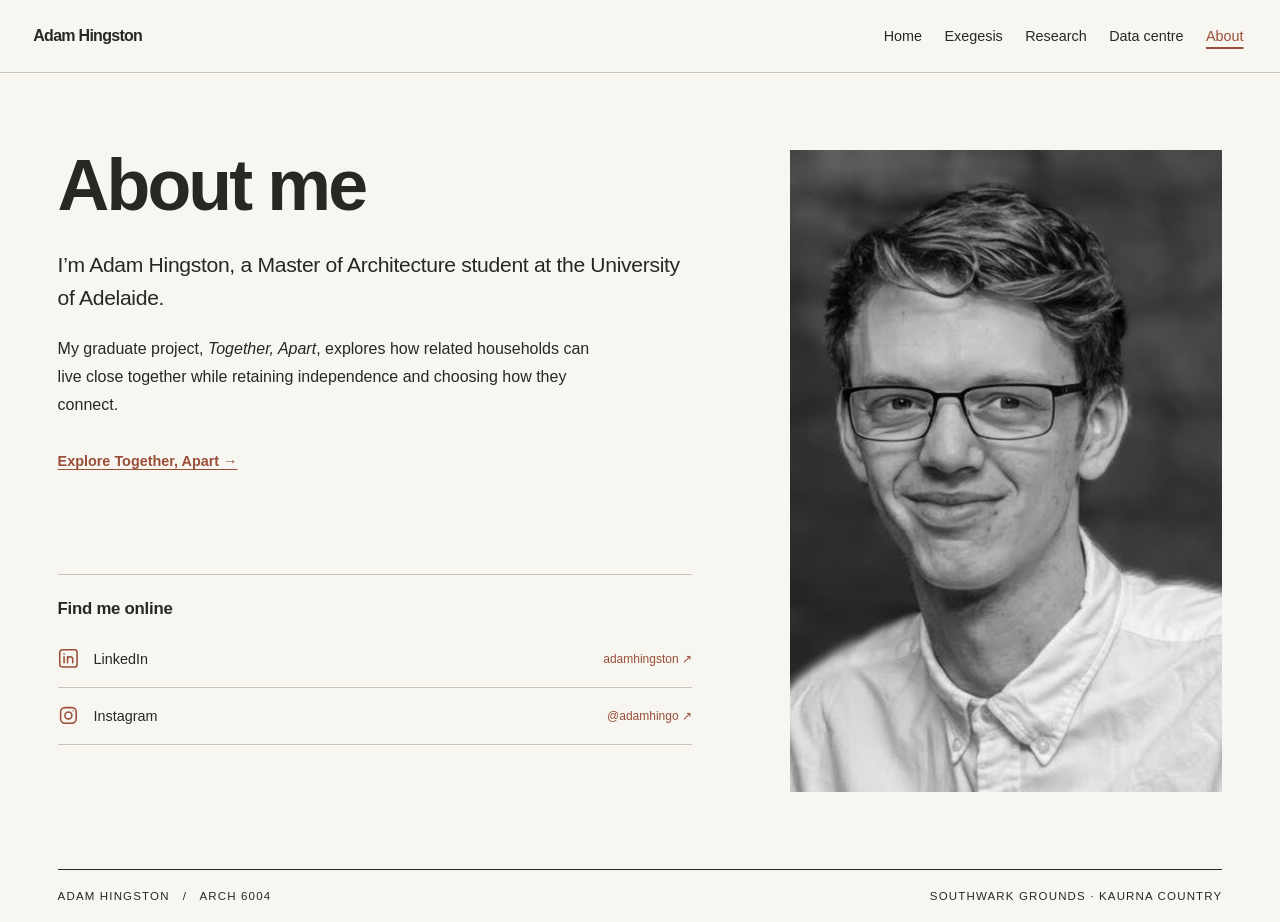
==== about/index.html @ c612fdc9 "Restore About portrait" ====
<!doctype html>
<html lang="en-AU"><head><meta charset="utf-8"><meta name="viewport" content="width=device-width,initial-scale=1"><title>About Adam Hingston | Together, Apart.</title><meta name="description" content="Adam Hingston, Master of Architecture student at the University of Adelaide and author of Together, Apart."><link rel="stylesheet" href="../atlas.css?v=image-guard-20261115"><script src="../assets/js/image-guard.js?v=20261115" defer></script><link rel="icon" type="image/svg+xml" href="../favicon.svg?v=20261116"><link rel="icon" type="image/x-icon" sizes="16x16 32x32 48x48" href="../favicon.ico?v=20261116"><link rel="stylesheet" href="about.css?v=20261116">
<link rel="canonical" href="https://hingstonadam.github.io/together-apart-atlas/about/">
<meta property="og:type" content="website">
<meta property="og:site_name" content="Together, Apart.">
<meta property="og:locale" content="en_AU">
<meta property="og:title" content="About Adam Hingston | Together, Apart.">
<meta property="og:description" content="Adam Hingston, Master of Architecture student at the University of Adelaide and author of Together, Apart.">
<meta property="og:url" content="https://hingstonadam.github.io/together-apart-atlas/about/">
<meta property="og:image" content="https://hingstonadam.github.io/together-apart-atlas/assets/social/together-apart-share-20261116.jpg">
<meta property="og:image:secure_url" content="https://hingstonadam.github.io/together-apart-atlas/assets/social/together-apart-share-20261116.jpg">
<meta property="og:image:type" content="image/jpeg">
<meta property="og:image:width" content="1200">
<meta property="og:image:height" content="630">
<meta property="og:image:alt" content="Together, Apart. Proximity Without Dependence. Adam Hingston. A courtyard render showing balconies and shared galleries at Southwark Grounds.">
<meta name="twitter:card" content="summary_large_image">
<meta name="twitter:title" content="About Adam Hingston | Together, Apart.">
<meta name="twitter:description" content="Adam Hingston, Master of Architecture student at the University of Adelaide and author of Together, Apart.">
<meta name="twitter:image" content="https://hingstonadam.github.io/together-apart-atlas/assets/social/together-apart-share-20261116.jpg">
<meta name="twitter:image:alt" content="Together, Apart. Proximity Without Dependence. Adam Hingston. A courtyard render showing balconies and shared galleries at Southwark Grounds.">
</head><body class="journal about-journal"><a class="skip-link" href="#main-content">Skip to content</a>
<header class="masthead"><a class="brand" href="../">Adam Hingston</a><nav aria-label="Main navigation"><a href="../">Home</a><a href="../exegesis/">Exegesis</a><a href="../research/">Research</a><a href="../data-centre/">Data centre</a><a href="./" aria-current="page">About</a></nav></header>
<main id="main-content" tabindex="-1">
<section class="about-profile" aria-labelledby="about-title">
<div class="about-introduction">
<h1 id="about-title">About me</h1>
<p class="about-lead">I’m Adam Hingston, a Master of Architecture student at the University of Adelaide.</p>
<p>My graduate project, <em>Together, Apart</em>, explores how related households can live close together while retaining independence and choosing how they connect.</p>
<a class="about-project" href="../exegesis/">Explore Together, Apart →</a>
</div>
<figure class="about-portrait">
<img src="../assets/about/adam-hingston-portrait.jpg" width="514" height="642" alt="Black and white portrait of Adam Hingston wearing glasses and a light shirt." loading="lazy" decoding="async">
</figure>
<div class="about-connect">
<h2>Find me online</h2>
<ul class="social-links" aria-label="Social media profiles"><li><a href="https://www.linkedin.com/in/adamhingston/" aria-label="LinkedIn profile: adamhingston"><svg viewBox="0 0 24 24" aria-hidden="true"><rect x="2" y="2" width="20" height="20" rx="3"></rect><path d="M7 10v7M7 7v.1M11 10v7m0-4a3 3 0 0 1 6 0v4"></path></svg><span>LinkedIn</span><small>adamhingston ↗</small></a></li><li><a href="https://www.instagram.com/adamhingo/" aria-label="Instagram profile: @adamhingo"><svg viewBox="0 0 24 24" aria-hidden="true"><rect x="3" y="3" width="18" height="18" rx="5"></rect><circle cx="12" cy="12" r="4"></circle><circle cx="17.5" cy="6.8" r=".7" class="icon-fill"></circle></svg><span>Instagram</span><small>@adamhingo ↗</small></a></li></ul>
</div>
</section>
</main><footer>Adam Hingston   /   ARCH 6004 <span>Southwark Grounds · Kaurna Country</span></footer></body></html>
---- atlas.css ----
@font-face {
  font-family: Montserrat;
  src: url("assets/fonts/montserrat-latin.woff") format("woff");
  font-weight: 100 900;
  font-style: normal;
  font-display: swap;
}
:root{--ink:#282823;--paper:#f8f6f0;--line:#c8c3b8;--clay:#994f39;--light:#eae5d9;--site-font:Montserrat,"Helvetica Neue",Arial,sans-serif;font-family:var(--site-font);color:var(--ink);background:var(--paper)}*{box-sizing:border-box}body{margin:0}header,main,footer{width:min(1320px,91%);margin:auto}header,footer,.sectionhead,nav,.filters,#tabs,#choices{display:flex;align-items:center;gap:1rem}header,footer,.sectionhead{justify-content:space-between}header{min-height:74px;border-bottom:1px solid var(--ink)}a{color:inherit;text-underline-offset:4px}.brand{font-size:1.45rem;font-weight:800;letter-spacing:-.065em;text-decoration:none}.brand span,em,small{color:var(--clay)}nav a{font-size:.92rem;text-decoration:none;padding:10px 0}nav [aria-current]{box-shadow:inset 0 -2px var(--clay)}section{padding:44px 0}.hero{display:grid;grid-template-columns: .85fr 1.15fr;align-items:center;gap:5vw}.hero h1{font-size:clamp(4.6rem,8.5vw,8rem);line-height:.85;margin:30px 0}.hero h1 em{font-style:normal;padding-left:.45em}.hero h2{font-size:clamp(1.3rem,2.2vw,2.2rem);letter-spacing:-.045em}.hero figure{margin:0}.hero img{width:100%;aspect-ratio:1.45;object-fit:cover;display:block}.hero figcaption{margin-top:8px;text-align:right}h1,h2,h3{letter-spacing:-.055em;margin:.25em 0}h1{font-size:clamp(2.7rem,5.8vw,5rem);line-height:1}h2{font-size:clamp(1.6rem,3vw,2.6rem)}p{line-height:1.6;max-width:66ch}small,.eyebrow,figcaption,.sectionhead>span,footer{font-size:.72rem;text-transform:uppercase;letter-spacing:.1em}.eyebrow{font-weight:700}.action{display:inline-block;padding:12px 18px;background:var(--ink);color:white;text-decoration:none;margin:.5rem 0}.sectionhead{border-top:1px solid var(--ink);margin-top:36px;padding:16px 0}.cards,.board{display:grid;gap:18px}.cards{grid-template-columns:repeat(3,1fr)}.card{display:grid;grid-template-columns:1fr auto;align-items:center;gap:12px;text-decoration:none;border-bottom:1px solid var(--line);padding-bottom:12px}.card img{grid-column:span 2;width:100%;height:125px;object-fit:contain;background:#efede6}.card span{font-size:.85rem}.filters,#choices,#tabs{flex-wrap:wrap;margin:24px 0}.filters label{display:grid;gap:6px;font-size:.81rem}.filters input,.filters select{max-width:100%;padding:10px;border:1px solid var(--line);background:transparent;color:inherit;font:inherit}details{border-top:1px solid var(--line)}summary{cursor:pointer;padding:16px 0;font-size:1.15rem;font-weight:650}summary small{margin-right:10px}summary span{font-size:.85rem;color:#56574e;font-weight:400;margin-left:12px}.entry{padding:0 12px 16px;max-width:850px}dl{display:grid;grid-template-columns:minmax(9em,1fr) 3fr;gap:9px 20px;line-height:1.5}dt{font-weight:650}dd{margin:0}.entry label{margin-left:20px}#choices label,#tabs a{border:1px solid var(--line);padding:8px 12px;font-size:.87rem}#choices label{cursor:pointer}#tabs a{text-decoration:none}#tabs [aria-current]{background:var(--ink);color:white}.board{grid-template-columns:1.25fr 1fr;align-items:center;background:var(--light);padding:24px}.board img{width:100%;max-height:420px;object-fit:contain}.tablewrap{overflow:auto}table{border-collapse:collapse;line-height:1.5;font-size:.91rem}td,th{padding:12px;border:1px solid var(--line);min-width:210px;text-align:left;vertical-align:top}th{background:var(--light)}footer{padding:20px 0;border-top:1px solid var(--ink)}[hidden]{display:none!important}:focus-visible{outline:3px solid #884735;outline-offset:3px}@media(max-width:760px){header{align-items:flex-start;flex-direction:column;padding:14px 0;gap:3px}nav{gap:14px}.hero,.board{grid-template-columns:1fr}.cards{grid-template-columns:1fr}.card{grid-template-columns:100px 1fr;gap:3px 14px}.card img{height:76px;grid-column:1;grid-row:span 2}.card strong{align-self:end}.card span{align-self:start}.filters>label{width:100%}section{padding:24px 0}.hero h1{margin-top:16px}.sectionhead>span,footer span{letter-spacing:0}footer{align-items:flex-start}dl{grid-template-columns:1fr;gap:4px}dd{margin-bottom:10px}summary span{display:block;margin:6px 0 0 18px}}

.exegesis {margin-top:4rem}
.contents,.chapter {display:grid;grid-template-columns:minmax(9rem,1fr) minmax(0,3fr);gap:4vw;border-top:1px solid var(--line);padding:3.2rem 0}
.contents h2{font-size:1.5rem}.contents ol{columns:2;margin:0;padding-left:1.7em}.contents li{padding:.3rem}
.chapterlabel{color:var(--clay);font-size:.8rem;font-weight:700;letter-spacing:.065em;text-transform:uppercase}
.chapter h2{max-width:22ch}.chapter p{font-size:clamp(1rem,1.4vw,1.24rem);line-height:1.65;max-width:58ch}.chapter .cards{margin-top:1.5rem}.chapter .card{display:block}.chapter .card strong,.chapter .card span{display:block}
.dashboard,.framework{padding:1.5rem 0;border-top:1px solid var(--line);margin-top:1.5rem}.dashboard select{padding:.5rem;margin:.5rem;font:inherit}.plot{display:flex;gap:2rem;align-items:center;margin:1em 0}.plot svg{width:min(38%,230px);height:auto}.plot path,#legend button,#clearMetric{cursor:pointer}#legend button,#clearMetric{display:block;text-align:left;padding:.55rem .8rem;border:1px solid var(--line);background:transparent;color:inherit;font:inherit;margin:.3rem 0}#legend button[aria-pressed=true]{outline:2px solid var(--ink)}.swatch{display:inline-block;width:.8rem;height:.8rem;margin-right:.5rem}.framework ol{columns:2;padding-left:1.5rem}.framework li{break-inside:avoid;padding:.4rem}.framework li span{display:block;font-size:.9em;line-height:1.45}.answers li{margin-bottom:1rem}.answers p{white-space:pre-line;margin:.25rem 0}.entry blockquote{border-left:3px solid var(--clay);padding-left:1rem}
@media(max-width:760px){.contents,.chapter{grid-template-columns:1fr;gap:.7rem;padding:2rem 0}.framework ol{columns:1}.plot{gap:.75rem}.chapter .card{display:grid}.chapter .card img{width:100%}}

.chapter h2 a,.contents h2 a {text-decoration:none}
.chapter h2 a:hover,.contents h2 a:hover{text-decoration:underline;text-decoration-thickness:1px}
.reading,.chapter-page,.about,.book{margin:0 auto;max-width:900px}
.book,.chapter-page,.about{padding:clamp(32px,6vw,80px) 0}
.reading{padding:clamp(30px,5vw,70px) 0;border-top:1px solid var(--line);scroll-margin-top:24px}
.reading h2{max-width:21ch}.reading h3,.about h2{margin-top:2rem}
.reading>p,.reading>h3,.reading aside,.about p{max-width:65ch}
.reading>p{font-size:1.08rem}.reading .standfirst{font-size:1.3rem;line-height:1.45}
.plates{display:flex;flex-wrap:wrap;gap:1rem;margin:2rem 0}
.plates figure{flex:1 1 200px;margin:0}.plates img{display:block;width:100%;max-height:430px;object-fit:contain;background:var(--light)}
.plates figcaption{margin-top:.5rem;line-height:1.6}.source-note,.reading .source-note{font-size:.88rem;color:#5a584e}
.chapter-links{columns:2;margin:2rem 0;padding-left:1.6rem}.chapter-links li,.reading aside li{padding:.4rem 0}
.chapter-nav{display:flex;flex-wrap:wrap;justify-content:space-between;gap:1rem}
@media(max-width:650px){.plates{display:grid}.chapter-links{columns:1}}

.matrix-frame {overflow-x:auto}
.lens-matrix {border-collapse:collapse;width:min(100%,680px);table-layout:fixed}
.lens-matrix th,.lens-matrix td {min-width:0;border:0;padding:3px;text-align:center;font-size:.9rem;background:transparent}
.lens-matrix th:first-child {width:36%;text-align:left}
.lens-matrix button {width:100%;min-height:42px;cursor:pointer;background:rgba(169,93,70,var(--shade));color:var(--ink);border:1px solid var(--line);font:inherit}
#showMatches {display:inline-block;padding:.6rem 0}

#collection-summary {display:grid;grid-template-columns:repeat(4,minmax(0,1fr));gap:1.25rem;margin:2rem 0}
#collection-summary div{border-top:2px solid var(--clay);padding-top:.75rem}
#collection-summary dt{font-size:.9rem}#collection-summary dd strong{display:block;font-size:clamp(2.3rem,4vw,4rem);line-height:1.15;letter-spacing:-.055em}
#collection-summary dd span{display:block;font-size:.83rem;margin-top:.3rem;color:#56574e}
.exploration {display:grid;grid-template-columns:1fr 1fr;gap:clamp(1rem,3vw,3rem);border-top:1px solid var(--line)}
.exploration section{min-width:0;padding:1.5rem 0}.exploration h2{font-size:clamp(1.4rem,2.5vw,2.1rem)}
#keyword-cloud {padding:1.15rem .8rem;display:flex;align-items:center;justify-content:center;flex-wrap:wrap;gap:.2rem .5rem;background:#eeebe2}
#keyword-cloud button {font:inherit;font-size:calc(.75rem + 1.15rem * var(--weight));font-weight:600;letter-spacing:-.04em;border:0;background:transparent;color:#405347;padding:.2em;cursor:pointer}
#keyword-cloud small{font:500 .65rem/1 var(--site-font);color:inherit;vertical-align:super}
#keyword-cloud button:hover,#keyword-cloud button[aria-pressed=true]{color:#83472e;text-decoration:underline}
#driver-matrix button[aria-pressed=true]{outline:2px solid var(--ink);outline-offset:-2px}
.explorer-status button{font:inherit;padding:.4em .75em;background:transparent;border:1px solid var(--line);cursor:pointer}
@media(max-width:800px){.exploration{grid-template-columns:1fr}#collection-summary{grid-template-columns:1fr 1fr}}

.research-panel > summary,.entry-questions > summary{min-height:44px;box-sizing:border-box}
.research-panel > .filters{margin-top:0}
.research-panel > #framework{padding-left:1.6rem;columns:2}
.research-panel > #framework li{break-inside:avoid;padding:.4rem}
.research-panel > #framework span{display:block;font-size:.9em;line-height:1.45}
@media(max-width:760px){.research-panel > #framework{columns:1}}

/* Project identity and editorial layout */
.brand{display:inline-flex;align-items:baseline;gap:.28em;white-space:nowrap}.brand em{font-style:normal;color:var(--clay)}
.hero h1{font-size:clamp(4.6rem,8.5vw,8rem);line-height:.85;margin:30px 0}.hero h1 em{font-style:normal;padding-left:.3em;color:var(--clay)}.hero-subtitle{font-size:clamp(1.2rem,2vw,1.8rem);font-weight:650;letter-spacing:-.04em}
.home-exegesis{display:grid;grid-template-columns:1fr;gap:clamp(2rem,6vw,6rem);align-items:start;padding:clamp(2rem,5vw,4rem);background:var(--light);margin:2rem 0 1rem}.home-exegesis h2{font-size:clamp(2.4rem,5vw,4rem);margin:.1em 0 .3em}.home-exegesis h2 a{text-decoration:none}.home-exegesis p{max-width:62ch}.exegesis-actions{display:flex;align-items:center;gap:1.2rem;flex-wrap:wrap}.full-text-link,.research-link{display:inline-block;margin:.65rem 0;font-weight:700;text-decoration-thickness:1px}.chapter-index{border-top:2px solid var(--clay);padding-top:1rem}.chapter-index h3{font-size:1rem;text-transform:uppercase;letter-spacing:.08em}.chapter-index ol{display:grid;grid-template-columns:repeat(3,minmax(0,1fr));gap:.2rem 1rem;margin:.7rem 0;padding-left:1.25rem}.chapter-index li{padding:.25rem 0}.chapter-index a{text-decoration-thickness:1px}
.chapter-content{min-width:0}.chapter-body{display:grid;grid-template-columns:minmax(160px,.85fr) minmax(0,1.15fr);gap:clamp(1rem,3vw,2rem);align-items:start}.chapter-copy p:first-child{margin-top:0}
.exegesis-intro{max-width:1000px;margin:auto;padding:clamp(32px,6vw,80px) 0}.exegesis-intro>p:not(.eyebrow){max-width:70ch;font-size:1.08rem}.exegesis-intro .chapter-index{margin:2.2rem 0}.next-chapter{border-top:1px solid var(--line);margin-top:3rem;padding-top:1.5rem}.next-chapter h2{max-width:32ch}
.paragraph-unit{display:grid;grid-template-columns:minmax(0,2fr) minmax(170px,.9fr);gap:1.2rem;align-items:start;border-top:1px solid var(--line);padding:.95rem 0}.paragraph-unit>p{margin:.1rem 0}.full-chapter>h3:first-child{font-size:2rem}.full-chapter>h3:first-child a{text-decoration:none}.framework-intro,.chart-instructions{max-width:75ch;padding:.8rem 0;line-height:1.55}.chart-instructions{border-top:1px solid var(--line);margin:.8rem 0 0;font-size:.94rem}.framework-intro{margin:1.2rem 0 .3rem}
.social-links{list-style:none;padding:0;display:flex;gap:1rem;flex-wrap:wrap}.social-links li{min-width:150px}.social-links a{min-height:120px;display:flex;flex-direction:column;align-items:flex-start;justify-content:center;gap:.4rem;border:1px solid var(--line);padding:1rem;text-decoration:none}.social-links a:hover{border-color:var(--clay)}.social-links svg{width:28px;height:28px;fill:none;stroke:currentColor;stroke-width:1.8;stroke-linecap:round;stroke-linejoin:round}.social-links .icon-fill{fill:currentColor;stroke:none}.social-links small{font-size:.65rem;letter-spacing:.04em;text-transform:none;color:#56574e}
@media(max-width:760px){.home-exegesis{grid-template-columns:1fr;padding:1.25rem}.chapter-body{grid-template-columns:1fr}.paragraph-unit{grid-template-columns:1fr;gap:.75rem}.chapter-index{border-top:1px solid var(--line);padding:1rem 0 0}.chapter-index ol{grid-template-columns:repeat(2,minmax(0,1fr))}.social-links{display:grid;grid-template-columns:1fr 1fr}.social-links li{min-width:0}}
/* Home chapter summaries: stack image and copy in one editorial column. */
.chapter-content{max-width:820px}
.chapter-body{display:grid;grid-template-columns:1fr;gap:1rem;align-items:start}

.chapter-copy{max-width:800px}
@media(max-width:760px){}

.research-dashboard-cta{border-top:2px solid var(--clay);margin:2rem 0;padding-top:1.3rem}

/* Data-centre technical feasibility page */
.data-centre-page{max-width:1120px;margin:0 auto}.data-hero{display:grid;grid-template-columns:minmax(0,1fr) minmax(220px,.38fr);gap:clamp(1.5rem,5vw,4rem);align-items:center;padding:clamp(2.5rem,7vw,6rem) 0 3rem;border-bottom:1px solid var(--line)}.data-hero h1{font-size:clamp(3rem,6vw,5.5rem);line-height:.98}.data-hero h1 em{font-style:normal;color:var(--clay)}.data-hero .data-location{font-weight:700}.evidence-status{background:#f0e5d9;border-left:4px solid var(--clay);padding:1.25rem}.evidence-status>span,.evidence-status strong{display:block}.evidence-status>span{font-size:.72rem;text-transform:uppercase;letter-spacing:.1em}.evidence-status strong{font-size:1.55rem;margin:.35rem 0}.evidence-status p{margin:.2rem 0}.data-question{padding:2.5rem 0;border-bottom:1px solid var(--line)}.data-question h2{max-width:48ch;font-size:clamp(1.6rem,3vw,2.5rem);line-height:1.25}.theme-list{margin-top:1.5rem;font-size:.9rem}.data-section{padding:3rem 0;border-bottom:1px solid var(--line)}.data-section h2{font-size:clamp(1.8rem,3.6vw,3rem);margin-bottom:1rem}.section-intro{max-width:75ch}.dc-metrics{display:grid;grid-template-columns:repeat(3,minmax(0,1fr));gap:1rem;margin:1.5rem 0}.dc-metrics>div{border-top:2px solid var(--clay);padding:.8rem .2rem}.dc-metrics strong,.dc-metrics span{display:block}.dc-metrics strong{font-size:clamp(1.5rem,3vw,2.2rem);letter-spacing:-.055em;line-height:1.1}.dc-metrics span{font-size:.9rem;line-height:1.45;margin-top:.45rem}.dc-note{background:var(--light);padding:1.1rem 1.3rem;margin:1.5rem 0;max-width:80ch}.dc-note p{margin-bottom:0}.network-flow{list-style:none;padding:0;margin:2rem 0;display:grid;grid-template-columns:repeat(5,minmax(0,1fr));gap:.75rem;counter-reset:flow}.network-flow li{position:relative;padding:1rem;background:var(--light);min-height:200px;border-top:3px solid var(--clay)}.network-flow li:not(:last-child)::after{content:"→";position:absolute;right:-.8rem;top:45%;z-index:1;color:var(--clay);font-size:1.4rem;font-weight:700}.flow-number{display:block;font-size:.72rem;letter-spacing:.1em;color:var(--clay);font-weight:700;margin-bottom:1.2rem}.network-flow strong{display:block;font-size:1.15rem}.network-flow p{font-size:.9rem;line-height:1.5}.heat-chart{max-width:850px;margin:2rem 0}.heat-row{display:grid;grid-template-columns:minmax(220px,1.3fr) minmax(115px,.6fr);gap:.45rem 1rem;align-items:center;margin:1rem 0}.heat-row>span{font-size:.92rem}.heat-row>strong{text-align:right;font-variant-numeric:tabular-nums}.heat-track{grid-column:1/-1;height:14px;background:#e9e5dc}.heat-track i{height:100%;width:var(--bar);display:block;background:#687f70}.source-heat .heat-track i{background:#9a6b4e}.demand .heat-track i{background:#516f8c}.useful-heat .heat-track i{background:#a95d46}.source-used .heat-track i{background:#aa8a48}.energy-balance{display:flex;align-items:center;justify-content:center;gap:1.25rem;flex-wrap:wrap;background:#f0e5d9;padding:1.25rem;margin:1.5rem 0;max-width:850px}.energy-balance div{text-align:center}.energy-balance span,.energy-balance small{display:block}.energy-balance span{font-size:1.5rem;font-weight:750}.energy-balance small{font-size:.68rem;text-transform:none;letter-spacing:0}.energy-balance>b{font-size:1.4rem;color:var(--clay)}.fine-print{font-size:.85rem;color:#56574e}.secondary-metrics{grid-template-columns:repeat(4,minmax(0,1fr));margin-top:2rem}.implication-grid{display:grid;grid-template-columns:1fr 1fr;gap:1rem 2rem}.implication-grid article{border-top:1px solid var(--line);padding-top:.75rem}.implication-grid h3{font-size:1.2rem}.limitations ul{padding-left:1.25rem;max-width:80ch;line-height:1.65}.limitations li{margin:.6rem 0}.data-conclusion{padding:3rem 0 4rem}.data-conclusion>p:not(.eyebrow){font-size:1.12rem;max-width:75ch}.data-centre-crosslink{border-top:2px solid var(--clay);padding:1.5rem 0;margin:2rem 0}.data-centre-crosslink h2{font-size:1.7rem}
@media(max-width:800px){.network-flow{grid-template-columns:1fr}.network-flow li{min-height:0}.network-flow li:not(:last-child)::after{content:"↓";top:auto;right:50%;bottom:-1.25rem}.dc-metrics{grid-template-columns:1fr 1fr}.secondary-metrics{grid-template-columns:1fr 1fr}.implication-grid{grid-template-columns:1fr}.data-hero{grid-template-columns:1fr}.evidence-status{max-width:none}.energy-balance{gap:.8rem}}
@media(max-width:480px){.heat-row{grid-template-columns:1fr auto;gap:.35rem .6rem}.heat-row>span{font-size:.82rem}.heat-row>strong{font-size:.85rem}.dc-metrics strong{font-size:1.4rem}.energy-balance{justify-content:space-between}.energy-balance span{font-size:1.2rem}}

.proposal-data-link{border-top:2px solid var(--clay);margin:2rem 0 1rem;padding-top:1.2rem}.proposal-data-link .action{margin:.4rem 0}

/* Home chapter figures retain the full drawing and image proportions. */
.chapter-body .chapter-image{width:min(100%,400px);margin:0}.chapter-image img{display:block;width:100%;height:auto}.chapter-image figcaption{margin-top:.55rem;line-height:1.4}

/* Compare the three design drivers in one cover row, retaining the full plans. */
.plates.design-driver-cover{display:grid;grid-template-columns:repeat(3,minmax(0,1fr));gap:clamp(.4rem,2vw,1rem);align-items:start}.design-driver-cover figure{min-width:0}.design-driver-cover img{width:100%;height:auto;max-height:none;object-fit:contain}.design-driver-cover figcaption{text-align:center;font-weight:700;font-size:clamp(.6rem,1.2vw,.75rem);letter-spacing:.06em}

/* Exegesis figure replacements preserve complete renders in both reading layouts. */
.manuscript-image{margin:0;min-width:0}.manuscript-image img,.chapter-render img{display:block;width:100%;height:auto}.manuscript-image figcaption,.chapter-render figcaption{margin-top:.55rem;line-height:1.5}.reading .chapter-render{margin:1.5rem 0 2rem}

/* Interactive research atlas */
.research-atlas{border-top:2px solid var(--clay);margin-top:2.5rem;padding-top:2rem}
.atlas-intro{display:grid;grid-template-columns:minmax(0,1fr) minmax(260px,.55fr);gap:2rem;align-items:end}
.atlas-intro h2{margin-top:.1em}.atlas-controls{display:grid;gap:.65rem;align-items:end}
.atlas-controls label,.atlas-filterbar label{display:grid;gap:.35rem;font-size:.78rem;text-transform:uppercase;letter-spacing:.08em;font-weight:650}
.atlas-controls input,.atlas-filterbar select{padding:.65rem .7rem;border:1px solid var(--line);background:var(--paper);color:inherit;font:inherit;text-transform:none;letter-spacing:0}
.atlas-controls button,.atlas-filterbar button{justify-self:start;padding:.55rem .8rem;border:1px solid var(--line);background:transparent;color:inherit;font:inherit;cursor:pointer}
.atlas-status-key{display:flex;flex-wrap:wrap;gap:.6rem 1.3rem;margin:1.25rem 0;border-top:1px solid var(--line);padding-top:.8rem}
.atlas-key{font-size:.76rem;line-height:1.4}.atlas-key i{display:inline-block;width:.7rem;height:.7rem;margin-right:.35rem;border-radius:50%;vertical-align:-.05em;background:#687f70}.interpretation-key i{background:var(--clay)}.placeholder-key i{border:1px dashed #777;background:transparent}
.atlas-filterbar{display:flex;justify-content:space-between;gap:1rem;align-items:end;flex-wrap:wrap;margin:1rem 0 1.2rem;padding:.8rem 0;border-top:1px solid var(--line);border-bottom:1px solid var(--line)}
.atlas-driver-filters{display:flex;align-items:center;gap:.4rem;flex-wrap:wrap}.atlas-filter-label{font-size:.78rem;text-transform:uppercase;letter-spacing:.08em;font-weight:650;margin-right:.35rem}
.atlas-driver-filters button{padding:.45rem .65rem}.atlas-driver-filters button[aria-pressed=true]{background:var(--ink);color:var(--paper);border-color:var(--ink)}
.atlas-layout{display:grid;grid-template-columns:minmax(0,1.35fr) minmax(290px,.65fr);gap:1.2rem;align-items:start}
.atlas-map-wrap{position:relative;overflow:hidden;background:var(--light);border:1px solid var(--line);min-width:0}
#atlas-map{display:block;width:100%;height:auto;min-height:520px}
.atlas-edge{fill:none;stroke:#8e897d;stroke-width:1.1;opacity:.23}.atlas-edge.driver-edge{stroke:var(--clay);opacity:.32}.atlas-driver-node text,.atlas-theme-node text{fill:var(--paper);font-size:10px;font-weight:750;letter-spacing:.06em}.atlas-driver-node circle{stroke:var(--paper);stroke-width:2}.atlas-theme-node{cursor:pointer}.atlas-theme-node circle{stroke:var(--paper);stroke-width:2}.atlas-theme-node:hover circle,.atlas-theme-node:focus circle{stroke:var(--ink);stroke-width:4}.atlas-node{cursor:pointer}.atlas-node circle{fill:var(--node-colour);stroke:var(--paper);stroke-width:2;transition:r .12s ease,stroke-width .12s ease}.atlas-node text{fill:var(--paper);font-size:7px;font-weight:750;pointer-events:none}.atlas-node:hover circle,.atlas-node:focus circle{stroke:var(--ink);stroke-width:3}.atlas-node.selected circle{stroke:var(--ink);stroke-width:4}.atlas-node.selected text{fill:var(--ink)}
.atlas-preview{position:absolute;top:.75rem;left:.75rem;z-index:2;width:min(300px,calc(100% - 1.5rem));padding:.85rem 1rem;background:rgba(248,246,240,.96);border:1px solid var(--line);box-shadow:0 8px 24px rgba(40,40,35,.12);pointer-events:none}.atlas-preview p{font-size:.84rem;line-height:1.4;margin:.35rem 0}.atlas-preview strong{display:block;font-size:1rem}.atlas-preview .eyebrow{font-size:.62rem;margin:0}
.atlas-map-status{margin:0;padding:.65rem .8rem;border-top:1px solid var(--line);font-size:.76rem;color:#56574e;line-height:1.4}
.atlas-detail{position:sticky;top:1rem;max-height:calc(100vh - 2rem);overflow:auto;background:var(--light);border-top:3px solid var(--clay);padding:1rem 1.15rem}.atlas-detail h3{font-size:clamp(1.4rem,2.5vw,2.1rem);margin:.1em 0}.atlas-detail-meta{font-size:.86rem;color:#56574e;line-height:1.45}.atlas-badges{display:flex;gap:.35rem;flex-wrap:wrap;margin:.8rem 0}.atlas-badge{display:inline-block;border:1px solid var(--badge-colour);border-left:4px solid var(--badge-colour);padding:.25rem .45rem;font-size:.62rem;letter-spacing:.06em;line-height:1.2}
.atlas-meta-grid{display:grid;grid-template-columns:1fr 1fr;gap:.5rem;border-top:1px solid var(--line);border-bottom:1px solid var(--line);padding:.75rem 0;margin:.75rem 0}.atlas-meta-grid span{display:block;font-size:.65rem;text-transform:uppercase;letter-spacing:.08em;color:#56574e}.atlas-meta-grid strong{display:block;margin-top:.2rem}
.atlas-evidence-card{margin:.8rem 0;padding:.7rem .8rem;background:var(--paper);border-left:3px solid #687f70}.atlas-evidence-card.interpretation{border-left-color:var(--clay)}.atlas-evidence-card.implication{border-left-color:#516f8c}.atlas-evidence-card.question{border-left-color:#aa8a48}.atlas-evidence-card.placeholder{border-left:3px dashed #777;background:transparent}.atlas-evidence-card h4,.atlas-notes h4,.atlas-links h4{font-size:.8rem;text-transform:uppercase;letter-spacing:.08em;margin:.05rem 0 .45rem}.atlas-evidence-card p{margin:.1rem 0;line-height:1.5}.atlas-evidence-card small{display:block;margin-top:.45rem;font-size:.68rem;letter-spacing:0;text-transform:none;color:#56574e}.atlas-placeholder-label{font-size:.58rem;letter-spacing:.08em;margin-left:.25rem;color:#777}
.atlas-detail blockquote{margin:.8rem 0;padding:.6rem .8rem;border-left:3px solid var(--clay);font-size:.9rem;line-height:1.5}.atlas-detail blockquote cite{display:block;margin-top:.35rem;font-size:.75rem;color:#56574e}.atlas-notes,.atlas-links{border-top:1px solid var(--line);padding-top:.8rem;margin-top:.9rem}.atlas-notes dl{grid-template-columns:minmax(6.5em,1fr) 1.65fr;font-size:.82rem;gap:.45rem .75rem}.atlas-links p{font-size:.82rem;margin:.45rem 0}.atlas-links a{font-weight:650}
.atlas-groups{border-top:1px solid var(--line);margin-top:2rem;padding-top:1.2rem}.atlas-groups-heading{display:flex;justify-content:space-between;gap:1rem;align-items:end}.atlas-groups-heading h3{font-size:1.7rem}.atlas-groups-heading p{font-size:.86rem;max-width:46ch}.atlas-theme-group{border-top:1px solid var(--line)}.atlas-theme-group>summary{display:flex;justify-content:space-between;gap:1rem}.atlas-theme-group>summary small{color:#56574e;text-transform:none;letter-spacing:0}.atlas-theme-group ol{columns:2;margin:0;padding:0 0 1rem;list-style:none}.atlas-theme-group li{break-inside:avoid}.atlas-record-link{width:100%;display:flex;gap:.65rem;align-items:baseline;padding:.45rem .3rem;border:0;border-bottom:1px solid var(--line);background:transparent;color:inherit;text-align:left;font:inherit;cursor:pointer}.atlas-record-link:hover{background:var(--paper)}.atlas-record-link span{min-width:3.4rem;color:var(--clay);font-size:.7rem;font-weight:700}
@media(max-width:900px){.atlas-intro,.atlas-layout{grid-template-columns:1fr}.atlas-detail{position:relative;top:auto;max-height:none}.atlas-groups-heading{align-items:start;flex-direction:column}}
@media(max-width:760px){.atlas-filterbar{align-items:stretch;flex-direction:column}.atlas-filterbar label{max-width:100%}.atlas-intro{gap:1rem}.atlas-status-key{display:grid;grid-template-columns:1fr}.atlas-theme-group ol{columns:1}#atlas-map{min-height:420px}}

/* Home: courtyard cover, exegesis introduction and six linked chapters. */
#overview {
  padding: 0;
}

#overview .hero {
  display: flex;
  flex-direction: column-reverse;
  align-items: stretch;
  gap: 0;
  padding: 0;
}

#overview .hero img {
  width: 100%;
  height: auto;
  aspect-ratio: auto;
}

#overview .hero figcaption {
  padding: .5rem 0;
  color: var(--clay);
}

#overview .hero > div {
  display: grid;
  grid-template-columns: minmax(0, 3fr) minmax(0, 2fr);
  column-gap: 4vw;
  align-items: end;
  border-block: 1px solid var(--line);
  padding: clamp(1.25rem, 3vw, 3rem) 0;
}

#overview .hero .eyebrow {
  grid-column: 1 / -1;
  margin: 0 0 .8rem;
}

#overview .hero h1 {
  grid-row: span 2;
  margin: 0;
  font-size: clamp(3.4rem, 8vw, 7.5rem);
}

#overview .hero-subtitle {
  margin: 0;
  line-height: 1.12;
}

#overview .hero-subtitle + p {
  align-self: start;
  margin: .6rem 0 0;
}

#overview .home-exegesis {
  grid-template-columns: minmax(0, 3fr) minmax(0, 2fr);
  gap: clamp(1.5rem, 5vw, 5rem);
  background: var(--paper);
  margin: 0;
  padding: clamp(2rem, 4vw, 4rem) 0;
}

#overview .chapter-index {
  display: block;
}

#overview .chapter-index ol {
  grid-template-columns: repeat(2, minmax(0, 1fr));
}

#overview .exegesis {
  display: grid;
  grid-template-columns: repeat(3, minmax(0, 1fr));
  margin: 0 0 3rem;
  border-block-start: 1px solid var(--line);
  border-inline-start: 1px solid var(--line);
}

#overview .chapter {
  position: relative;
  display: flex;
  flex-direction: column;
  align-items: stretch;
  gap: 1rem;
  min-width: 0;
  padding: clamp(1rem, 2vw, 1.8rem);
  border: 0;
  border-block-end: 1px solid var(--line);
  border-inline-end: 1px solid var(--line);
}

#overview .chapter-content,
#overview .chapter-body {
  display: contents;
}

#overview .chapterlabel {
  order: 0;
  font-variant-numeric: tabular-nums;
}

#overview .chapter-image {
  order: 1;
  width: 100%;
  min-height: 0;
  margin: 0;
}

#overview .chapter-image img {
  aspect-ratio: 4 / 3;
  object-fit: contain;
  background: var(--paper);
  border: 1px solid var(--line);
}

#overview .chapter-image img {
  height: auto;
}

#overview .chapter h2 {
  order: 2;
  margin: 0;
  text-transform: uppercase;
  font-size: clamp(1.5rem, 2.25vw, 2.25rem);
  line-height: 1.05;
}

#overview .chapter-copy {
  order: 3;
}

#overview .chapter-copy p {
  font-size: 1rem;
  line-height: 1.55;
}

/* Extend the title link to the panel while keeping secondary links usable. */
#overview .chapter h2 a::after {
  content: "";
  position: absolute;
  inset: 0;
}

#overview .chapter-copy a {
  position: relative;
  z-index: 1;
}

#overview .chapter h2 a:hover,
#overview .chapter h2 a:focus-visible {
  color: var(--clay);
  text-decoration: underline;
}

#overview .chapter h2 a:focus-visible::after {
  outline: 2px solid var(--clay);
  outline-offset: -2px;
}

/* Closing feature: supplied figure followed by a heading and native details rows. */
#overview .home-dwellings {
  display: grid;
  grid-template-columns: repeat(2, minmax(0, 1fr));
  border-block: 1px solid var(--line);
  gap: clamp(1.5rem, 4vw, 4rem);
}

#overview .home-dwellings > figure {
  order: 0;
  margin: 0;
}

#overview .home-dwellings img {
  display: block;
  width: 100%;
  height: auto;
}

#overview .home-dwellings summary {
  text-transform: uppercase;
  font-size: 1rem;
}

#overview .home-dwellings details[open] > summary {
  color: var(--clay);
}

@media (max-width: 960px) {
  #overview .exegesis {
    grid-template-columns: repeat(2, minmax(0, 1fr));
  }
}

@media (max-width: 720px) {
  #overview .hero > div,
  #overview .home-exegesis,
  #overview .home-dwellings {
    grid-template-columns: minmax(0, 1fr);
  }

  #overview .hero h1 {
    grid-row: auto;
    margin-bottom: 1rem;
  }
}

@media (max-width: 600px) {
  #overview .exegesis {
    grid-template-columns: minmax(0, 1fr);
  }
}

/* Shared masthead and typography */
body > .masthead {
  width:100%; min-height:0; padding:14px clamp(18px,2.6vw,46px);
  flex-flow:row nowrap; justify-content:space-between; align-items:center;
  gap:1rem; border-bottom:1px solid var(--line);
}
.masthead .brand {font-size:1rem;letter-spacing:-.045em;white-space:nowrap}
.masthead nav {justify-content:flex-end;flex-wrap:wrap;gap:.45rem 1rem}
.masthead nav a {display:inline-flex;align-items:center;min-height:44px;padding:.5rem .2rem;font-size:.9rem}
.masthead [aria-current] {color:var(--clay);box-shadow:none;text-decoration:underline;text-decoration-thickness:2px;text-underline-offset:.4em}

.masthead .brand {color:var(--ink);font-weight:800;text-decoration:none}
.masthead nav a:hover {color:var(--clay)}

button,input,select,textarea,svg text {font-family:var(--site-font)}
/* Homepage */

.home {--gutter:clamp(18px,2.6vw,46px)}
.home main {width:100%;margin:0}
.home :is(h1,h2,h3,p,figure) {margin:0}
.home .hero {display:block;padding:0}
.home .hero figcaption {margin:0;text-transform:none;text-align:left;letter-spacing:normal;font-size:1rem}
.home .feature {padding:0}
.home .resources {justify-content:flex-start}
.home .chapters {align-items:stretch}
.home .hero .subtitle {line-height:1.35}
.home .slot{
  background: var(--paper);
  border: 1px solid var(--line);
  display: grid;
  place-items: center;
  min-width: 0;
  color: #646458;
}
.home .slot, .home .number{font: 12px/1.4 var(--site-font)}
.home .slot img{display: block; width: 100%; height: auto; object-fit: contain}
.home .chapter-field img{height: 100%; min-height: 0; object-fit: contain}
.home .chapter-field{grid-template-rows: minmax(0, 1fr)}
.home .feature{display:grid;grid-template-columns:1fr 1fr}
.home h1, .home h2, .home h3{text-transform: uppercase; letter-spacing: -.055em; line-height: .98}
.home h1{font-size: clamp(36px, 5.5vw, 100px); font-weight: 700}
.home .subtitle{font-size: clamp(17px, 1.7vw, 28px); margin-top: 10px; letter-spacing: -.035em}
.home .intro-copy{max-width: 54ch; justify-self: end; font-size: clamp(15px, 1.2vw, 20px); line-height: 1.48}
.home .chapters{padding: clamp(32px,4vw,56px) var(--gutter); gap: 20px; display: grid; grid-template-columns: repeat(3, minmax(0,1fr))}
.home a{color: var(--clay)}
.home .panel{
  display: grid; grid-template-rows:auto auto auto 1fr; gap: 15px;
  padding: 20px var(--gutter) 28px;
  border: 1px solid var(--line); border-radius: 0;
  background: var(--paper);
  box-shadow: none;
  transition: border-color 180ms ease;
  color: var(--ink); text-decoration: none;
}
.home .number{color: var(--clay); text-transform: uppercase; letter-spacing: .07em}
.home .chapter-field{height: clamp(150px, 14vw, 245px)}
.home h3{font-size: clamp(23px, 2.35vw, 40px)}
.home .panel p{max-width: 43ch; font-size: 15px; line-height: 1.55}
.home .panel:hover h3, .home .panel:focus-visible h3, .home summary:hover{color: var(--clay)}
.home :focus-visible{outline: 3px solid var(--clay); outline-offset: -3px}
.home .feature-image{min-height: 340px}
.home .feature-copy{padding: clamp(32px,4vw,56px) var(--gutter)}
.home h2{font-size: clamp(32px, 3.7vw, 64px); margin-bottom: 30px}
.home details{border-top: 1px solid var(--line)}
.home details:last-of-type{border-bottom: 1px solid var(--line)}
.home summary{display: flex; justify-content: space-between; align-items: center; cursor: pointer; padding: 16px 4px; font-weight: 650; list-style: none}
.home summary::-webkit-details-marker{display: none}
.home summary::after{content: "+"; font: 20px var(--site-font); color: var(--clay)}
.home details[open] summary::after{content: "−"}
.home details p{padding: 0 28px 20px 4px; max-width: 48ch; line-height: 1.48}
.home .button{
  display: inline-flex; align-items: center; justify-content: center;
  min-height: 44px; padding: 10px 18px; border: 1px solid var(--clay);
  border-radius: 0; text-decoration: none; font-weight: 600;
}
.home .primary, .home .button:hover{background: var(--clay); color: white}
.home .button:focus-visible{outline-offset: 3px}
.home .primary{margin-top: 20px}
.home .feature-copy > .button{margin-top: 24px}
.home .resources{display: flex; flex-wrap: wrap; gap: 12px; padding: 0 var(--gutter) var(--gutter)}
@media (hover: hover) {
  .home .panel:hover{border-color:var(--clay)}
}
.home .panel:focus-visible{outline-offset: 2px}
@media (prefers-reduced-motion: reduce) {
  .home .panel{transition: none}
  .home .panel:hover{transform: none}
}
@media (max-width: 900px) {
  .home .chapters{grid-template-columns: repeat(2,minmax(0,1fr))}
  .home .feature{grid-template-columns: 1fr}
  .home .feature-image{min-height: 240px}
}
@media (max-width: 600px) {
  .home .chapters{grid-template-columns: 1fr}
  .home .intro-copy{justify-self: start}
  .home .chapter-field{height: clamp(175px, 50vw, 265px)}
}

.home .hero {display:grid;grid-template-columns:minmax(0,1fr) minmax(0,1.15fr);gap:0;align-items:stretch;min-height:clamp(360px,42vw,650px)}
.home .hero img {position:static;grid-column:2;grid-row:1;z-index:auto;width:100%;height:100%;aspect-ratio:auto;object-fit:cover;object-position:center;display:block;min-width:0}
.home .hero figcaption {grid-column:1;grid-row:1;min-width:0;padding:clamp(24px,4vw,64px);background:var(--paper);align-self:center}
.home .hero h1 {text-transform:none;font-size:clamp(3.5rem,7vw,6rem);line-height:.9;letter-spacing:-.04em}
.home .hero h1 em {font-style:normal;padding-left:.3em;color:var(--clay)}
.home .hero .subtitle {font-weight:650}
.home .hero .intro-copy {margin-top:20px;max-width:39ch;justify-self:start}
@media(max-width:720px) {
  .home .hero {display:flex;flex-direction:column;min-height:0}
  .home .hero img {height:auto;aspect-ratio:auto;object-fit:contain}
  .home .hero figcaption {align-self:stretch;padding:28px var(--gutter)}
  .home .hero h1 {font-size:clamp(3.5rem,13vw,5.5rem)}
}

/* Exegesis reader */
/* Atlas supplies the paper, ink, rules, accent and Montserrat stack. */
.journal {
  --gap:clamp(1.25rem,3vw,3.5rem);
  --breath:clamp(2.5rem,6vw,6rem);
  --measure:64ch;
}
.journal main {
  width:min(94%,94rem); display:grid;
  grid-template-columns:clamp(10.5rem,16vw,14rem) minmax(0,1fr);
  gap:var(--gap); align-items:start; margin:auto;
  padding:var(--breath) 0;
}
.editorial-field {min-width:0}
.journal a:focus-visible,.journal button:focus-visible {outline:2px solid var(--clay);outline-offset:3px}
.journal main a {color:var(--clay);text-underline-offset:.23em}
.index-rail {display:block;position:sticky;top:1.5rem;align-self:start;z-index:3;background:var(--paper)}
.rail-heading,.j-number,.j-fig-label {font-size:.72rem;letter-spacing:.08em;text-transform:uppercase}
.rail-heading {margin:0 0 1rem;color:var(--ink)}
.index-rail a[data-chapter] {
  display:grid;grid-template-columns:1.15rem 1.6rem 1fr;gap:.3rem;
  align-items:baseline;padding:.65rem 0;color:var(--ink);font-size:.88rem;
}
.index-rail a[data-chapter]::before {content:"";width:.9rem;border-top:2px solid transparent;align-self:center}
.index-rail a[aria-current] {font-weight:700;box-shadow:none}
.index-rail a[aria-current]::before {border-color:var(--clay)}
.index-rail .ordinal {font-variant-numeric:tabular-nums;color:var(--clay)}
.index-rail a:hover {text-decoration:underline}
.index-rail .mode-link {display:inline-block;margin-top:.9rem;font-size:.8rem;text-decoration:underline}
.j-intro,.j-manuscript {padding:0}
.j-chapter {
  display:grid;grid-template-columns:minmax(0,1fr) minmax(0,var(--measure));
  column-gap:var(--gap);margin:0 0 var(--breath);scroll-margin-top:1rem;
}
.j-chapter > * {grid-column:2;min-width:0}
.j-chapter > :is(.j-title,.j-number,.j-spread,.j-unit,.j-figure) {grid-column:1/-1}
.j-number,.j-fig-label {color:var(--clay)}
.j-title,.j-cover h1 {
  font-size:clamp(2.75rem,5.6vw,6rem);font-weight:700;
  letter-spacing:-.06em;line-height:.98;margin:.45rem 0 1.3rem;
}
.j-title {text-transform:uppercase;border-bottom:1px solid var(--line);padding-bottom:1.15rem}
.journal .j-title a {color:var(--ink);text-decoration:none}
.j-chapter h3 {font-size:clamp(1.35rem,2vw,2rem);letter-spacing:-.04em;margin:2rem 0 .5rem}
.editorial-field p {line-height:1.75;max-width:var(--measure)}
.j-chapter p {margin:.6em 0}
.j-chapter .j-lead {font-size:clamp(1.15rem,1.6vw,1.5rem);line-height:1.55;letter-spacing:-.018em}
.j-question {font-size:1.18rem;line-height:1.5;color:var(--ink);margin:1.25rem 0}
.j-figure {margin:1.25rem 0 var(--gap);min-width:0}
.j-enlarge,.j-enlarge img {display:block;width:100%;height:auto}
.j-enlarge {cursor:default}
.j-figure figcaption {margin-top:.6rem;font-size:.78rem;text-transform:none;letter-spacing:0;line-height:1.5}
.j-fig-label {margin-right:1em}
.j-spread,.j-unit {display:grid;grid-template-columns:subgrid;align-items:start}
.j-spread > p,.j-unit > p {grid-column:2}
.j-spread > figure {grid-column:1;grid-row:1}
.j-spread > figure ~ figure {grid-row:auto}
.j-unit > figure {grid-column:1/-1}
#reflection .j-unit > figure {grid-column:2}
#design-approach > .j-figure {width:min(100%,42rem)}
.j-cover {position:relative;padding-top:1.5rem}
.j-cover h1 {position:absolute;top:0;left:0;text-align:left;background:var(--paper);padding:.1em .28em .2em;margin:0}
.j-index,.j-intro > .j-figure {max-width:var(--measure);margin:var(--gap) 0 var(--breath) auto}
.j-index .standfirst {font-size:1.4rem}
.journal .chapter-nav {display:flex;justify-content:space-between;flex-wrap:wrap;gap:1rem;border-top:1px solid var(--line);padding-top:1rem}
@media (min-width:821px) and (max-width:1120px) {
  .j-chapter {grid-template-columns:minmax(0,.12fr) minmax(0,1fr)}
  .j-spread > figure {grid-column:2;grid-row:auto}
}
@media (max-width:820px) {
  .journal main {display:block;width:92%;padding-top:0}
  .index-rail {top:0;border-bottom:1px solid var(--line)}
  .index-toggle {display:flex;align-items:center;width:100%;gap:1rem;border:0;background:var(--paper);font:inherit;color:var(--ink);padding:1rem 0;cursor:pointer}
  .index-toggle .current-label {margin-left:auto;font-size:.88rem;color:var(--clay)}
  .index-toggle::after {content:"+"}
  .index-toggle[aria-expanded=true]::after {content:"−"}
  .index-toggle:not([hidden]) + #index-links {position:absolute;inset:100% 0 auto;padding:1rem;background:var(--paper);border:1px solid var(--line);max-height:65dvh;overflow:auto}
  .index-toggle:not([hidden])[aria-expanded=false] + #index-links {display:none}
  .rail-heading {display:none}
  .editorial-field {padding-top:2rem}
  .j-chapter,.j-unit,.j-spread {display:block}
  .j-chapter,#contents {scroll-margin-top:4.5rem}
  .j-cover h1 {position:static;padding:.6rem 0}
  .j-cover {padding:0}
  .j-chapter > .j-number {display:block}
  .j-spread > figure,.j-unit > figure {margin-top:.8rem}
  .masthead nav a {font-size:.8rem}
}

/* Shared reading pages. Home keeps its own cover and card grid. */
.journal main {width:min(91%,88rem)}
.journal :is(.study-field,.about) {min-width:0}
.journal :is(.study-field,.about) h1 {
  font-size:clamp(2.75rem,5.6vw,6rem);
  letter-spacing:-.06em;line-height:.98;
}
.journal .study-field > #research,.journal .data-hero {padding-top:0}
.journal .study-field p,.journal .about p {max-width:var(--measure)}
.journal .study-field :is(.fine-print,.matching-status) {
  font-size:.8rem;line-height:1.55;margin-block:1rem;
}
.journal .matching-status {color:var(--clay);font-weight:600}
.journal .study-field [id],.journal .j-chapter {scroll-margin-top:1.25rem}
.journal .index-rail a[data-chapter] {align-items:start;line-height:1.35;text-decoration:none}
.journal .index-rail a[data-chapter]::before {align-self:start;margin-top:.6em}
.journal .index-rail a:hover span:last-child {text-decoration:underline}
.journal .index-rail a[aria-current] {color:var(--clay)}
.journal .study-field .data-section,.journal .study-field .data-conclusion {
  padding-block:var(--breath);
}
.research-journal .exploration {grid-template-columns:minmax(0,1fr);gap:0}
.research-journal .exploration section + section {border-top:1px solid var(--line)}
.research-journal .entry {padding:1rem 0 2rem;max-width:var(--measure);margin-inline:auto}
.research-journal .research-atlas {border-top:1px solid var(--line)}
.about-journal main {display:block}
.about-journal .about {margin:0;max-width:none;padding:0}
.about-journal .social-links {max-width:58rem}
.about-journal .about h2:last-of-type {border-top:1px solid var(--line);padding-top:1.5rem}
.home .resources {border-block:1px solid var(--line);padding-block:1.5rem}
.home .number {font-variant-numeric:tabular-nums;font-weight:600}
:focus-visible {outline-color:var(--clay)}
@media(max-width:820px) {
  .journal .study-field {padding-top:2rem}
  .journal .study-field [id],.journal .j-chapter {scroll-margin-top:6rem}
  .journal .index-toggle .current-label {max-width:64%;text-align:right}
  .about-journal main {padding-top:2rem}
  .research-journal .atlas-layout {grid-template-columns:minmax(0,1fr)}
}

/* Research network and its linked breakdown */
.research-journal #research-atlas {padding-top:0}
.research-journal .network-controls {
  display:flex;flex-wrap:wrap;align-items:end;gap:.75rem;
  margin-top:1.6rem;padding:1rem 0;border-block:1px solid var(--line);
}
.network-controls label,.network-breakdown label {
  display:grid;grid-template-columns:minmax(0,1fr);min-width:0;gap:.35rem;font-weight:600;font-size:.83rem;
}
.network-controls label {flex:1 1 11rem}
.network-controls label:first-child {flex:1 1 18rem}
.network-controls :is(input,select),.network-breakdown select {width:100%;min-width:0}
.network-controls :is(input,select),.network-breakdown select,
.network-status button,.network-controls button {
  font:inherit;color:var(--ink);background:var(--paper);border:1px solid var(--line);
  min-height:44px;padding:.5rem .75rem;max-width:100%;min-width:0;
}
.network-controls button,.network-status button {cursor:pointer;color:var(--clay);font-size:.8rem}
.network-status {display:flex;align-items:center;justify-content:space-between;gap:.75rem;flex-wrap:wrap;padding:.85rem 0;font-size:.83rem}
.network-status p {margin:0}
.network-workbench {display:grid;grid-template-columns:minmax(0,1fr) minmax(12.5rem,24%);gap:1.15rem;align-items:start}
.network-workbench .atlas-map-wrap {background:var(--paper)}
.network-workbench #atlas-map {min-height:0;height:auto}
.force-edge {stroke:var(--ink);stroke-width:.8;opacity:.13;pointer-events:none}
.force-edge.driver-edge {stroke:var(--clay);stroke-dasharray:3 3;opacity:.3}
.force-edge.lit {stroke:var(--clay);stroke-width:2;opacity:1}
.force-hub {cursor:pointer}
.force-hub circle {stroke:var(--paper);stroke-width:2}
.force-hub:is(:focus-visible,:hover,[aria-pressed=true]) circle {stroke:var(--ink)}
.force-hub[aria-pressed=true] circle {stroke:var(--clay);stroke-width:4}
.force-hub[aria-pressed=true] text {fill:var(--clay);text-decoration:underline}
.force-hub text {font-size:10px;font-weight:700;fill:var(--ink);paint-order:stroke;stroke:var(--paper);stroke-width:3px}
.net-point {cursor:grab;touch-action:none}
.net-point:active {cursor:grabbing}
.net-point circle {fill:var(--paper);stroke:var(--line)}
.net-point text {font-size:10px;fill:var(--ink);font-variant-numeric:tabular-nums}
.net-point[aria-pressed=true] circle {fill:var(--clay);stroke:var(--clay)}
.net-point[aria-pressed=true] text {fill:var(--paper)}
.net-point:is(:hover,:focus-visible) circle {stroke:var(--ink);stroke-width:2}
.network-breakdown {border-left:1px solid var(--line);padding-left:1rem}
.network-breakdown h2 {margin:0 0 .85rem;font-size:1.35rem}
.network-breakdown .plot {display:block;margin:.75rem 0 0}
.network-breakdown #chart {width:min(100%,9rem);margin:.75rem auto;display:block}
.network-breakdown #legend button {width:100%;border:0;border-bottom:1px solid var(--line);margin:0;padding:.45rem .15rem;font-size:.8rem}
.network-breakdown #legend button[aria-pressed=true] {outline:none;background:var(--light);font-weight:700}
.network-breakdown #legend button:focus-visible {outline:2px solid var(--clay)}
.network-selection {padding:1.25rem clamp(1rem,3vw,2rem);background:var(--light);border-left:3px solid var(--clay);margin:1rem 0}
.network-selection h3 {font-size:clamp(1.2rem,2.5vw,1.9rem)}
.research-journal :is(#additional-filters,#sources) {border-top:1px solid var(--line)}
.research-journal .explorer-status:has(button[hidden]) {display:none}
.network-workbench .atlas-preview {top:auto;bottom:.5rem}
@media(max-width:1050px) {
  .network-workbench {grid-template-columns:minmax(0,1fr)}
  .network-breakdown {padding:1rem 0 0;border-left:0;border-top:1px solid var(--line)}
  .network-breakdown .plot {display:grid;grid-template-columns:minmax(5rem,.6fr) 1fr;align-items:start}
}
@media(max-width:600px) {
  .network-controls label {flex:1 1 42%;min-width:0}
  .network-controls label:first-child {flex-basis:100%}
}

.home .chapter-field:has(img) {border:0}
.home .feature {display:block}
.home .dwelling-spread {
  display:grid;grid-template-columns:minmax(12rem,1fr) minmax(0,1.5fr);
  grid-template-rows:min-content 1fr;align-items:start;column-gap:var(--gutter);row-gap:1rem;padding-bottom:1.25rem;
}
.home .dwelling-plan {margin:0;min-height:13rem}
@media(max-width:600px) {
  .home .dwelling-spread {grid-template-columns:1fr;gap:.5rem}
  .home .dwelling-spread p {padding-bottom:.5rem}
}
@media(max-width:820px), (pointer:coarse) {
  .network-workbench .net-point {touch-action:pan-y;cursor:pointer}
  .network-workbench .force-edge {fill:none;pointer-events:none}
  .network-workbench .net-point circle {r:11px}
  .network-workbench .atlas-preview {display:none}
}

#node-selections {display:flex;flex-wrap:wrap;gap:.4rem}
#node-selections:not(:empty) {margin-bottom:1rem}
#node-selections button {font:inherit;font-size:.8rem;color:var(--clay);border:1px solid var(--line);background:var(--paper);padding:.4rem .65rem;cursor:pointer}
.record-tags {font-size:.83rem;max-width:65ch}

/* Research reading path and shared navigation */
::selection {background:var(--clay);color:var(--paper)}
input,textarea {caret-color:var(--clay)}
.masthead nav {min-width:0;gap:.25rem 1rem}
.masthead .brand {min-height:44px;align-items:center}
#network-view {min-width:0;border-top:0}
#network-view > summary {font-size:1rem;min-height:44px}
.skip-network {display:inline-block;min-height:44px;padding:.65rem 0;font-size:.9rem}
.network-workbench > * {min-width:0}
.network-breakdown #legend button {min-height:44px}
.network-selection {border-left:0;border-block:1px solid var(--line)}
.selection-actions {display:flex;align-items:center;gap:1rem;flex-wrap:wrap}
.selection-actions a,.selection-actions button,#more-matches,.matching-list button {
  display:inline-flex;align-items:center;min-height:44px;padding:.6rem .8rem;
  border:1px solid var(--line);background:var(--paper);color:var(--clay);font:inherit;font-size:.85rem;cursor:pointer;
}
#node-selections button {min-height:44px;max-width:100%;text-align:left;overflow-wrap:anywhere}
.matching-list {list-style:none;padding:0;margin:1.5rem 0}
.matching-list li {display:grid;grid-template-columns:5rem minmax(0,1fr) auto;gap:.5rem 1rem;padding:1.25rem 0;border-top:1px solid var(--line)}
.match-number {font-size:.8rem;color:var(--clay);font-variant-numeric:tabular-nums;padding-top:.25rem}
.matching-list h3 {font-size:1.15rem;line-height:1.4;letter-spacing:-.02em;margin:0}
.matching-list p {grid-column:2;line-height:1.6;margin:0;display:-webkit-box;-webkit-box-orient:vertical;-webkit-line-clamp:3;overflow:hidden}
.matching-list button {grid-column:3;grid-row:1/3;align-self:start}
.matching-list a {text-decoration:underline}
#matching-sources,#sources {overflow-wrap:anywhere}
.research-journal :is(h1,h2) {overflow-wrap:normal}
#matching-list h3 a:focus-visible {outline-offset:3px}
.home h1,.home h2,.home h3 {letter-spacing:-.04em}
@media(max-width:820px) {
  body > .masthead {flex-direction:column;align-items:stretch;gap:0;padding-block:.5rem}
  .masthead .brand {align-self:flex-start}
  .masthead nav {justify-content:flex-start;gap:0 .9rem;border-top:1px solid var(--line);width:100%}
  .masthead nav a {font-size:.9rem;min-height:44px;padding:.5rem .1rem}
  .matching-list li {grid-template-columns:minmax(0,1fr);gap:.5rem}
  .matching-list :is(p,button) {grid-column:1;grid-row:auto}
  .matching-list button {justify-self:start}
  .network-breakdown .plot {gap:1rem}
}
@media(max-width:420px) {
  .network-controls label {flex-basis:100%}
  .network-breakdown .plot {grid-template-columns:5rem minmax(0,1fr)}
}

.skip-link {position:absolute;top:.5rem;left:1rem;z-index:20;transform:translateY(-200%);padding:.75rem 1rem;background:var(--ink);color:var(--paper)}
.skip-link:focus {transform:none}
.home .dwelling-link {display:inline-flex;align-items:center;min-height:44px;padding:.5rem 0;grid-column:1}
.home .dwelling-plan {grid-column:2;grid-row:1/3}
@media(max-width:600px) {.home .dwelling-plan {grid-column:1;grid-row:auto}}

/* Home finish: keep refinements inside the landing page. */
.home .visually-hidden {
  position:absolute;width:1px;height:1px;padding:0;margin:-1px;overflow:hidden;
  clip-path:inset(50%);white-space:nowrap;border:0;
}
.home .masthead nav a:not([aria-current]) {color:var(--ink)}
.home .masthead nav a:hover {color:var(--clay)}
.home .panel h3 {line-height:1.08;letter-spacing:-.03em}
.home .feature h2 {line-height:1.08;letter-spacing:-.03em}
.home .feature summary {min-height:60px;gap:1rem}
.home .feature summary::after {flex:none}
.home .feature details[open] > summary {color:var(--clay)}
.home .dwelling-spread > p {padding:0;line-height:1.6}
.home .dwelling-spread > .dwelling-link {align-self:start;justify-self:start;padding:0;min-height:44px}
.home .button {text-align:center;line-height:1.4}
.home .primary:hover,.home .button:active {background:var(--ink);border-color:var(--ink);color:var(--paper)}
.home .dwelling-link:hover {text-decoration-thickness:2px}
.home details {scroll-margin-top:1.5rem}
.home footer {width:auto;margin-inline:var(--gutter);padding-block:1.25rem;gap:.75rem 2rem;flex-wrap:wrap}
.home footer span {color:var(--ink)}
@supports (grid-template-rows:subgrid) {
  .home .panel {grid-template-rows:subgrid;grid-row:span 4;row-gap:15px}
}
@media(max-width:600px) {
  .home .feature summary {min-height:64px}
  .home .feature h2 {font-size:clamp(1.5rem,7.7vw,2rem)}
  .home .dwelling-spread {grid-template-rows:auto;row-gap:.75rem}
  .home .resources {align-items:flex-start}
  .home .resources .button {justify-content:flex-start;text-align:left}
}

/* Research journey: selectable text and a responsive, vertical reading order. */
.journal .research-journey {margin:2.5rem 0 3.5rem;max-width:64ch;padding:1.5rem 0;border-block:1px solid var(--line)}
.research-journey > h3 {margin:.4rem 0 1.5rem}
.research-journey ol {list-style:none;padding:0;margin:0}
.research-journey li {position:relative;border-left:2px solid var(--line);padding:0 0 0 1.25rem;margin:0}
.research-journey li:last-child {border-color:var(--clay);padding-bottom:.75rem}
.research-journey .journey-date {display:block;color:var(--clay);font-size:.72rem;font-weight:600;letter-spacing:.06em;text-transform:uppercase}
.research-journey h4 {font-size:1.15rem;line-height:1.3;margin:.35rem 0;letter-spacing:-.02em}
.journal .research-journey li p {font-size:.88rem;line-height:1.6;margin:.3rem 0}
.research-journey .journey-question {font-weight:600}
.research-journey .journey-shift {display:block;padding:1rem 0;color:#56574e;font-size:.75rem}
.research-journey .journey-thread {border-top:1px dashed var(--clay);margin-top:1.25rem;padding-top:1rem}
.research-journey .journey-thread strong {font-size:.75rem;text-transform:uppercase;letter-spacing:.06em;color:var(--clay)}
.journal .research-journey .journey-thread p {font-size:.85rem;margin:.3rem 0}
.research-journey figcaption {margin-top:1.25rem}

/* Supplied Learning Journal scans: preserve complete crops and readable captions. */
.j-chapter > .journal-studies {grid-column:1/-1;margin:2rem 0 3rem;min-width:0}
.journal-studies > .eyebrow {color:var(--clay);font-size:.75rem}
.journal-studies h4 {font-size:clamp(1.2rem,2vw,1.75rem);line-height:1.25;margin:.4rem 0 .75rem;letter-spacing:-.025em}
.journal-studies .journal-study-note {font-size:.95rem;max-width:70ch;margin-bottom:1.4rem}
.journal-figure-grid {display:grid;grid-template-columns:repeat(2,minmax(0,1fr));gap:1.6rem 2rem}
.journal-study {margin:0;min-width:0}
.journal-study .j-enlarge {background:#fff;height:clamp(15rem,24vw,24rem);padding:.5rem}
.journal-study img {height:100%;width:100%;object-fit:contain}
.journal-credit {display:block;color:var(--muted-ink,#56574e);font-size:.72rem;margin-top:.25rem}
.journal-download {display:inline-block;padding:.5rem 0;text-underline-offset:.18em}
.journal-download:focus-visible {outline:2px solid var(--clay);outline-offset:3px}
@media(max-width:650px) {
 .journal-figure-grid {grid-template-columns:1fr;gap:1.8rem}
 .journal-study .j-enlarge {height:auto;padding:.5rem}
 .journal-study img {height:auto;max-height:34rem;object-fit:contain}
}

/* Connected research journey flowchart. */
.journal .research-flowchart {max-width:none;border:0;padding:0}
.research-flowchart .journey-scroll {overflow-x:auto;max-width:100%}
.journal .research-flowchart svg {display:block;width:100%;min-width:640px;height:auto;max-height:none}
.research-flowchart figcaption {max-width:64ch}
@media print {.research-flowchart .journey-scroll {overflow:visible}.journal .research-flowchart svg {min-width:0}}

/* Image interaction deterrents; these do not provide access control. */
img,picture,svg,canvas {
  -webkit-touch-callout:none;
  -webkit-user-select:none;
  user-select:none;
}
img {-webkit-user-drag:none}

/* Poster drawing exports, 15 November 2026 */
.drawing-figure > a {display:block;cursor:zoom-in;background:#fff}
.drawing-figure img {display:block;width:100%;height:auto;object-fit:contain}
.drawing-figure figcaption a {white-space:normal;text-decoration:underline;text-underline-offset:.2em}
.drawing-register {grid-column:1/-1;border-top:1px solid var(--line);padding-top:1.5rem}
.drawing-register ul {columns:2;column-gap:2rem;padding-left:1.2rem}
.drawing-register li {break-inside:avoid;margin:.5rem 0}
@media(max-width:600px){.drawing-register ul{columns:1}}

/* Chapter contents and credited precedent studies, 15 November 2026. */
.exegesis-contents {padding-top:clamp(2rem,5vw,5rem);padding-bottom:4rem}
.exegesis-contents h1 {text-transform:uppercase}
.exegesis-chapter-grid {display:grid;grid-template-columns:repeat(2,minmax(0,1fr));gap:2rem;margin-top:3rem;align-items:stretch}
.exegesis-chapter {display:block;border-top:1px solid var(--line);padding:1rem 0;text-decoration:none}
.exegesis-chapter img {display:block;width:100%;height:17rem;object-fit:contain;background:var(--paper);margin:1rem 0}
.exegesis-chapter h2 {font-size:clamp(1.5rem,3vw,2.4rem)}
.precedent-studies {grid-column:1/-1;padding-top:1.5rem;border-top:1px solid var(--line)}
.precedent-study {padding:2rem 0;border-bottom:1px solid var(--line)}
.precedent-study h4 {font-size:1.4rem;margin:.5rem 0}
.precedent-study img {width:100%;height:auto;display:block}
.precedent-credit {font-size:.78rem;line-height:1.6;max-width:80ch}
.precedent-reading {max-width:66ch}
@media(max-width:650px){.exegesis-chapter-grid{grid-template-columns:1fr}.exegesis-chapter img{height:auto;max-height:22rem}}
.journal main.exegesis-contents{display:block}.journal .exegesis-chapter-grid{display:grid}.precedent-study figure{margin:1rem 0}.precedent-credit{text-transform:none;letter-spacing:0}.precedent-legend{display:flex;gap:1.2rem;flex-wrap:wrap;font-size:.82rem}
.precedent-study{scroll-margin-top:6rem}

.card-credit{display:block;font-size:.7rem;line-height:1.45;letter-spacing:0;text-transform:none;margin:.5rem 0;color:var(--muted-ink,#56574e)}

/* Keep image attribution in the media row of the four-row Home cards. */
.home .chapter-media{display:block;min-width:0}.home .chapter-media .chapter-field{display:block}.home .chapter-media .card-credit{margin:.5rem 0 0}.home .panel h3,.home .panel>p{margin:0}
.chapter-research-points{border-top:1px solid var(--line);margin-top:2.5rem;padding-top:1.5rem}.chapter-research-points ul{list-style:none;padding:0;display:grid;grid-template-columns:repeat(2,minmax(0,1fr));gap:.65rem 1.5rem}.chapter-research-points li{min-width:0}.chapter-research-points a{display:block;padding:.5rem 0;line-height:1.5}.chapter-research-points a span{display:block;font-size:.72rem;letter-spacing:.05em;text-transform:uppercase}@media(max-width:600px){.chapter-research-points ul{grid-template-columns:1fr}}


/* Compare all three dwelling arrangements together; swipe the row on mobile. */
.home .dwelling-studies{display:grid;grid-template-columns:repeat(3,minmax(0,1fr));gap:clamp(1rem,3vw,2.5rem);min-width:0}
.home .dwelling-study{display:grid;grid-template-rows:auto auto 1fr auto;gap:1rem;min-width:0;border-top:1px solid var(--line);padding-top:1rem;scroll-snap-align:start;scroll-margin-top:1.5rem}
.home .dwelling-study h3{font-size:clamp(1.15rem,2vw,1.6rem);line-height:1.2;margin:0}
.home .dwelling-study .dwelling-plan{grid-column:auto;grid-row:auto;width:100%;min-height:0;aspect-ratio:1;margin:0}
.home .dwelling-study .dwelling-plan img{width:100%;height:100%;object-fit:contain}
.home .dwelling-study p{margin:0;line-height:1.6}
.home .dwelling-study .dwelling-link{grid-column:auto;align-self:start;justify-self:start;padding:0}
.home .dwelling-scroll-hint{display:none}
@media(max-width:760px){
 .home .dwelling-studies{grid-template-columns:none;grid-auto-flow:column;grid-auto-columns:85%;overflow-x:auto;scroll-snap-type:x proximity;overscroll-behavior-x:contain;padding-bottom:1rem}
 .home .dwelling-scroll-hint{display:block;font-size:.8rem;line-height:1.5;margin:0 0 1rem}
}

/* Construction section pairs the supplied wall/floor detail with its rationale. */
.construction-spread > .construction-copy {grid-column:2;min-width:0}
.construction-spread > .drawing-figure {grid-column:1;grid-row:1;align-self:start}
@media (max-width:820px) {.construction-spread {display:block}}
---- about/about.css ----
/* About page: a personal introduction with portrait and contact details. */
.about-journal main {
  display: block;
  width: min(91%, 76rem);
  padding: 0;
}
.about-profile {
  display: grid;
  grid-template-columns: minmax(0, 1.18fr) minmax(16rem, .82fr);
  column-gap: clamp(2.5rem, 7vw, 7rem);
  row-gap: 2.75rem;
  align-items: start;
  padding-block: clamp(3rem, 6vw, 5rem);
}
.about-introduction { grid-column: 1; grid-row: 1; min-width: 0; }
.about-journal .about-introduction h1 {
  margin: 0 0 1.75rem;
  font-size: clamp(3rem, 5.6vw, 5.5rem);
  font-weight: 700;
  line-height: 1;
  letter-spacing: -.04em;
  text-wrap: balance;
}
.about-introduction p {
  max-width: 60ch;
  margin: 0 0 1.25rem;
  font-size: 1rem;
  line-height: 1.75;
}
.about-introduction .about-lead {
  font-size: clamp(1.2rem, 1.65vw, 1.45rem);
  line-height: 1.55;
  letter-spacing: -.015em;
}
.about-introduction em { color: inherit; font-style: italic; }
.about-project {
  display: inline-flex;
  align-items: center;
  min-height: 44px;
  color: var(--clay);
  font-size: .9rem;
  font-weight: 600;
  text-underline-offset: .3em;
  text-decoration-thickness: 1px;
}
.about-project:hover { color: var(--ink); }
.about-portrait {
  grid-column: 2;
  grid-row: 1 / span 2;
  width: 100%;
  max-width: 27rem;
  margin: 0;
  justify-self: end;
}
.about-portrait img {
  display: block;
  width: 100%;
  aspect-ratio: 4 / 5;
  object-fit: cover;
}
.about-connect { grid-column: 1; grid-row: 2; min-width: 0; }
.about-connect h2 {
  margin: 0;
  padding-top: 1.35rem;
  border-top: 1px solid var(--line);
  font-size: 1.05rem;
  font-weight: 600;
  letter-spacing: -.015em;
  line-height: 1.4;
}
.about-journal .about-connect .social-links {
  display: block;
  max-width: none;
  margin: .65rem 0 0;
  padding: 0;
  list-style: none;
}
.about-connect .social-links li { margin: 0; min-width: 0; }
.about-journal .about-connect .social-links a {
  display: grid;
  grid-template-columns: 1.4rem 5.75rem minmax(0, 1fr);
  align-items: center;
  gap: .85rem;
  min-height: 57px;
  padding: .8rem 0;
  border: 0;
  border-bottom: 1px solid var(--line);
  color: var(--ink);
  background: transparent;
  text-decoration: none;
  box-shadow: none;
}
.about-connect .social-links a:hover { color: var(--clay); }
.about-connect .social-links a:hover span { text-decoration: underline; text-underline-offset: .25em; }
.about-connect .social-links svg { width: 1.3rem; height: 1.3rem; color: var(--clay); }
.about-connect .social-links span { font-size: .9rem; line-height: 1.4; }
.about-connect .social-links small {
  color: var(--clay);
  font-size: .75rem;
  line-height: 1.5;
  letter-spacing: 0;
  text-transform: none;
  text-align: right;
  overflow-wrap: anywhere;
}
@media (max-width: 760px) {
  .about-profile { grid-template-columns: minmax(0, 1fr); row-gap: 2rem; padding-block: 2.5rem 3rem; }
  .about-introduction, .about-portrait, .about-connect { grid-column: 1; grid-row: auto; }
  .about-portrait { width: min(100%, 25rem); justify-self: start; }
  .about-introduction h1 { margin-bottom: 1.5rem; }
  .about-introduction .about-lead { font-size: 1.25rem; }
  .about-journal > footer { flex-wrap: wrap; gap: .5rem 1.5rem; }
}
@media (prefers-reduced-motion: no-preference) {
  .about-project, .about-connect .social-links a { transition: color 120ms ease-out; }
}
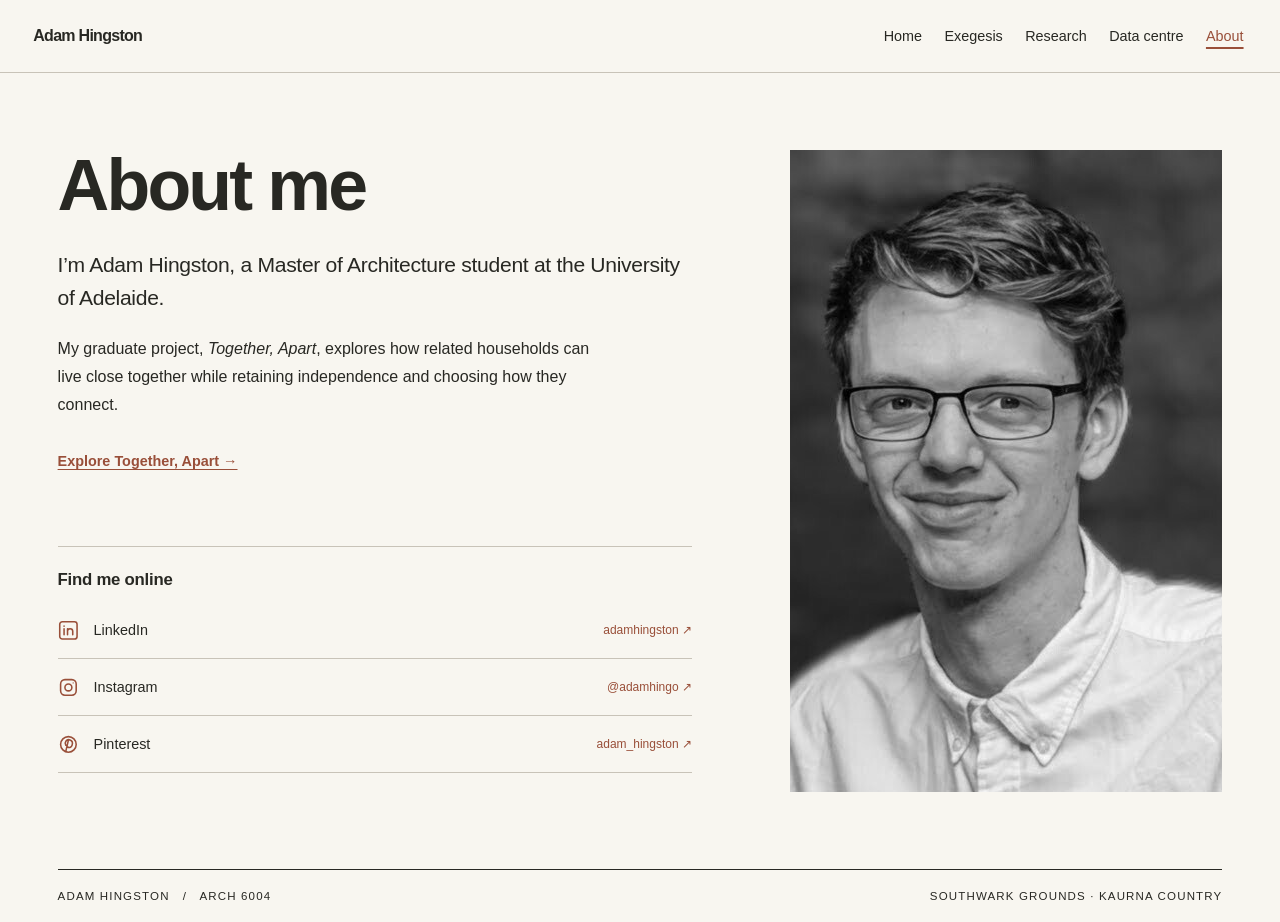
==== commit 4f231e06: "Add Adam’s Pinterest profile to About social links" ====
--- a/about/index.html
+++ b/about/index.html
@@ -33,7 +33,7 @@
 </figure>
 <div class="about-connect">
 <h2>Find me online</h2>
-<ul class="social-links" aria-label="Social media profiles"><li><a href="https://www.linkedin.com/in/adamhingston/" aria-label="LinkedIn profile: adamhingston"><svg viewBox="0 0 24 24" aria-hidden="true"><rect x="2" y="2" width="20" height="20" rx="3"></rect><path d="M7 10v7M7 7v.1M11 10v7m0-4a3 3 0 0 1 6 0v4"></path></svg><span>LinkedIn</span><small>adamhingston ↗</small></a></li><li><a href="https://www.instagram.com/adamhingo/" aria-label="Instagram profile: @adamhingo"><svg viewBox="0 0 24 24" aria-hidden="true"><rect x="3" y="3" width="18" height="18" rx="5"></rect><circle cx="12" cy="12" r="4"></circle><circle cx="17.5" cy="6.8" r=".7" class="icon-fill"></circle></svg><span>Instagram</span><small>@adamhingo ↗</small></a></li></ul>
+<ul class="social-links" aria-label="Social media profiles"><li><a href="https://www.linkedin.com/in/adamhingston/" aria-label="LinkedIn profile: adamhingston"><svg viewBox="0 0 24 24" aria-hidden="true"><rect x="2" y="2" width="20" height="20" rx="3"></rect><path d="M7 10v7M7 7v.1M11 10v7m0-4a3 3 0 0 1 6 0v4"></path></svg><span>LinkedIn</span><small>adamhingston ↗</small></a></li><li><a href="https://www.instagram.com/adamhingo/" aria-label="Instagram profile: @adamhingo"><svg viewBox="0 0 24 24" aria-hidden="true"><rect x="3" y="3" width="18" height="18" rx="5"></rect><circle cx="12" cy="12" r="4"></circle><circle cx="17.5" cy="6.8" r=".7" class="icon-fill"></circle></svg><span>Instagram</span><small>@adamhingo ↗</small></a></li><li><a href="https://au.pinterest.com/adam_hingston/" aria-label="Pinterest profile: adam_hingston"><svg viewBox="0 0 24 24" aria-hidden="true"><circle cx="12" cy="12" r="9"></circle><path d="m9 20 3-13m-1 8c5 3 8-6 3-8-4-2-7 3-5 6"></path></svg><span>Pinterest</span><small>adam_hingston ↗</small></a></li></ul>
 </div>
 </section>
 </main><footer>Adam Hingston   /   ARCH 6004 <span>Southwark Grounds · Kaurna Country</span></footer></body></html>
--- a/atlas.css
+++ b/atlas.css
@@ -836,3 +836,79 @@
 .construction-spread > .construction-copy {grid-column:2;min-width:0}
 .construction-spread > .drawing-figure {grid-column:1;grid-row:1;align-self:start}
 @media (max-width:820px) {.construction-spread {display:block}}
+
+/* Hardening: allow long research titles, references and controls to wrap. */
+.editorial-field,.study-field,.network-controls>*,.network-workbench>*,.matching-list li,.exegesis-chapter,.index-rail,.masthead nav{min-width:0}
+.matching-list,.network-selection,#results,.j-chapter,.study-field,.exegesis-chapter{overflow-wrap:anywhere}
+.network-controls input,.network-controls select,.filters input,.filters select{max-width:100%;min-width:0}
+@media(max-width:820px){.network-controls input,.network-controls select,.filters input,.filters select{font-size:1rem}.masthead nav{flex-wrap:wrap}}
+@media(prefers-reduced-motion:reduce){html{scroll-behavior:auto!important}}
+
+/* Exegesis editorial layout: keep narrative order and reserve width for drawings. */
+.editorial-field .j-chapter {--chapter-section:clamp(2rem,4vw,3.5rem);--chapter-figure:clamp(1.5rem,3vw,2.5rem)}
+.editorial-field .j-chapter :is(h3,h4) {margin-block:var(--chapter-section) .65rem;max-width:var(--measure)}
+.editorial-field .j-chapter h4 {font-size:1.1rem;line-height:1.4}
+.editorial-field .j-chapter :is(h3,h4)+p {margin-top:0}
+.editorial-field .j-chapter .j-figure {margin-block:var(--chapter-figure) var(--chapter-section)}
+.editorial-field .j-figure figcaption {max-width:var(--measure)}
+.editorial-field .j-title {letter-spacing:-.04em}
+@media(min-width:821px){
+ .editorial-field .j-unit > :is(h2,h3,h4,h5,p,ul,ol,blockquote) {grid-column:2;min-width:0}
+ .editorial-field .j-unit > .drawing-figure {grid-column:1/-1}
+ .editorial-field .j-unit > :is(h3,h4):first-child {margin-top:var(--chapter-section)}
+ .editorial-field .j-unit > .construction-copy {grid-column:2}
+ .editorial-field .j-unit.construction-spread > .drawing-figure {grid-column:1;grid-row:1}
+}
+@media(max-width:820px){
+ .editorial-field .j-chapter {--chapter-section:2rem;--chapter-figure:1.25rem}
+ .editorial-field .j-chapter :is(h3,h4) {scroll-margin-top:6rem}
+ .editorial-field .j-figure figcaption {max-width:100%}
+}
+
+/* Adapt: compact reading surfaces and touch-first controls. */
+@media (min-width:821px) and (max-width:1050px) {
+ .journal main:not(.exegesis-contents) {grid-template-columns:minmax(9rem,11rem) minmax(0,1fr);gap:1.5rem}
+ .journal .j-chapter {grid-template-columns:minmax(0,.08fr) minmax(0,1fr);column-gap:1rem}
+ .research-journal .network-workbench {grid-template-columns:minmax(0,1fr)}
+}
+@media (max-width:820px) {
+ .journal main:not(.exegesis-contents) {width:min(92%,48rem)}
+ .journal .index-toggle {min-height:44px;line-height:1.35}
+ .journal .index-rail a[data-chapter] {min-height:44px;align-items:center}
+ .journal .index-rail a[data-chapter]::before {align-self:center;margin-top:0}
+ .journal .chapter-nav a {display:inline-flex;align-items:center;min-height:44px}
+ .journal .drawing-figure figcaption a {display:inline-flex;align-items:center;min-height:44px}
+ .journal .j-title {font-size:clamp(2rem,7.5vw,3.5rem);overflow-wrap:break-word}
+ .network-breakdown select,.atlas-controls input,.atlas-filterbar select {font-size:1rem;min-height:44px}
+ .atlas-controls button,.atlas-filterbar button {min-height:44px}
+}
+@media (max-width:420px) {
+ .network-breakdown .plot {grid-template-columns:minmax(0,1fr)}
+ .network-breakdown #chart {width:min(100%,8rem)}
+ .journal .index-toggle .current-label {max-width:58%;overflow-wrap:anywhere}
+ .home .hero h1 {font-size:clamp(2.5rem,12vw,3.5rem)}
+}
+@media (max-width:820px) and (max-height:500px) {
+ .index-toggle:not([hidden]) + #index-links {max-height:55vh;max-height:55dvh}
+}
+@media (pointer:coarse) {
+ .network-controls button,.network-status button,.network-breakdown #legend button {min-height:44px}
+}
+
+/* Shared finishing details: retain catalogue typography and semantic palette. */
+:root {--muted-ink:#56574e;--focus-ring:var(--clay)}
+:focus-visible {outline-color:var(--focus-ring)}
+.journal .j-figure figcaption,.journal .chapter-image figcaption,.journal .manuscript-image figcaption {color:var(--muted-ink);font-size:.78rem;line-height:1.5;text-transform:none;letter-spacing:0}
+.journal .j-figure figcaption a {color:var(--clay);text-decoration:underline;text-underline-offset:.2em}
+.journal .chapter-nav a {text-underline-offset:.25em}
+.network-controls :is(input,select):focus-visible,.network-breakdown select:focus-visible {outline:2px solid var(--focus-ring);outline-offset:2px}
+.research-journal :is(button,input,select):disabled {cursor:not-allowed;opacity:.65}
+.research-journal .network-status {font-variant-numeric:tabular-nums}
+@media (hover:hover) {
+ .research-journal :is(.network-controls,.network-status,.selection-actions) button:not(:disabled):hover,
+ .research-journal #node-selections button:hover,.research-journal #more-matches:not(:disabled):hover {border-color:var(--clay);background:var(--light)}
+ .journal .j-figure figcaption a:hover,.journal .chapter-nav a:hover {text-decoration-thickness:2px}
+}
+@media (prefers-reduced-motion:reduce) {
+ .home .panel,.home .button,.journal a,.research-journal button {transition:none}
+}
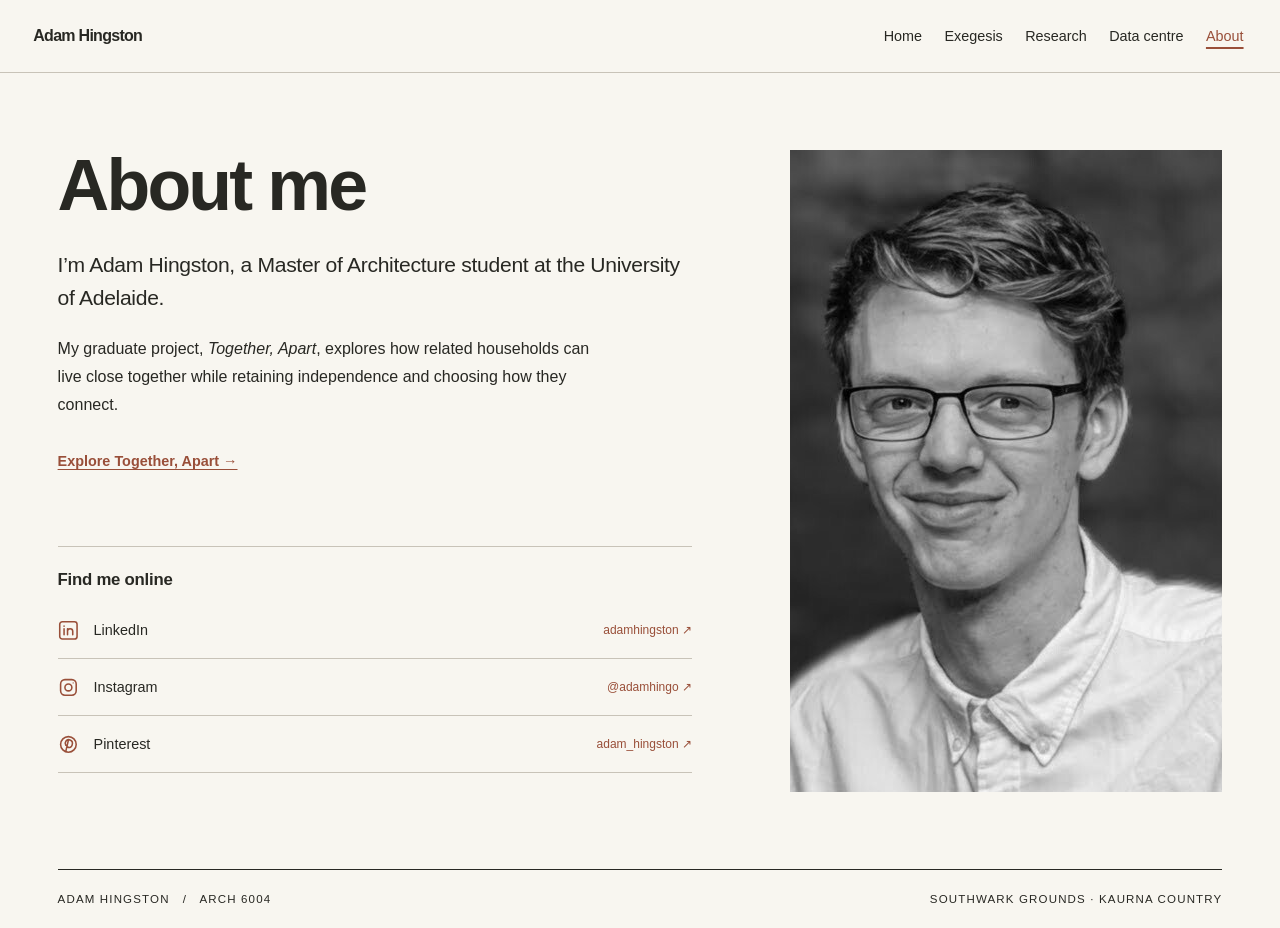
==== commit fb6109bd: "Refresh stylesheet version so deployed layout and contrast fixes reach browsers" ====
--- a/about/index.html
+++ b/about/index.html
@@ -1,5 +1,5 @@
 <!doctype html>
-<html lang="en-AU"><head><meta charset="utf-8"><meta name="viewport" content="width=device-width,initial-scale=1"><title>About Adam Hingston | Together, Apart.</title><meta name="description" content="Adam Hingston, Master of Architecture student at the University of Adelaide and author of Together, Apart."><link rel="stylesheet" href="../atlas.css?v=image-guard-20261115"><script src="../assets/js/image-guard.js?v=20261115" defer></script><link rel="icon" type="image/svg+xml" href="../favicon.svg?v=20261116"><link rel="icon" type="image/x-icon" sizes="16x16 32x32 48x48" href="../favicon.ico?v=20261116"><link rel="stylesheet" href="about.css?v=20261116">
+<html lang="en-AU"><head><meta charset="utf-8"><meta name="viewport" content="width=device-width,initial-scale=1"><title>About Adam Hingston | Together, Apart.</title><meta name="description" content="Adam Hingston, Master of Architecture student at the University of Adelaide and author of Together, Apart."><link rel="stylesheet" href="../atlas.css?v=20261117-release"><script src="../assets/js/image-guard.js?v=20261115" defer></script><link rel="icon" type="image/svg+xml" href="../favicon.svg?v=20261116"><link rel="icon" type="image/x-icon" sizes="16x16 32x32 48x48" href="../favicon.ico?v=20261116"><link rel="stylesheet" href="about.css?v=20261116">
 <link rel="canonical" href="https://hingstonadam.github.io/together-apart-atlas/about/">
 <meta property="og:type" content="website">
 <meta property="og:site_name" content="Together, Apart.">
--- a/atlas.css
+++ b/atlas.css
@@ -837,78 +837,72 @@
 .construction-spread > .drawing-figure {grid-column:1;grid-row:1;align-self:start}
 @media (max-width:820px) {.construction-spread {display:block}}
 
-/* Hardening: allow long research titles, references and controls to wrap. */
-.editorial-field,.study-field,.network-controls>*,.network-workbench>*,.matching-list li,.exegesis-chapter,.index-rail,.masthead nav{min-width:0}
-.matching-list,.network-selection,#results,.j-chapter,.study-field,.exegesis-chapter{overflow-wrap:anywhere}
-.network-controls input,.network-controls select,.filters input,.filters select{max-width:100%;min-width:0}
-@media(max-width:820px){.network-controls input,.network-controls select,.filters input,.filters select{font-size:1rem}.masthead nav{flex-wrap:wrap}}
-@media(prefers-reduced-motion:reduce){html{scroll-behavior:auto!important}}
-
-/* Exegesis editorial layout: keep narrative order and reserve width for drawings. */
-.editorial-field .j-chapter {--chapter-section:clamp(2rem,4vw,3.5rem);--chapter-figure:clamp(1.5rem,3vw,2.5rem)}
-.editorial-field .j-chapter :is(h3,h4) {margin-block:var(--chapter-section) .65rem;max-width:var(--measure)}
-.editorial-field .j-chapter h4 {font-size:1.1rem;line-height:1.4}
-.editorial-field .j-chapter :is(h3,h4)+p {margin-top:0}
-.editorial-field .j-chapter .j-figure {margin-block:var(--chapter-figure) var(--chapter-section)}
-.editorial-field .j-figure figcaption {max-width:var(--measure)}
-.editorial-field .j-title {letter-spacing:-.04em}
-@media(min-width:821px){
- .editorial-field .j-unit > :is(h2,h3,h4,h5,p,ul,ol,blockquote) {grid-column:2;min-width:0}
- .editorial-field .j-unit > .drawing-figure {grid-column:1/-1}
- .editorial-field .j-unit > :is(h3,h4):first-child {margin-top:var(--chapter-section)}
- .editorial-field .j-unit > .construction-copy {grid-column:2}
- .editorial-field .j-unit.construction-spread > .drawing-figure {grid-column:1;grid-row:1}
-}
-@media(max-width:820px){
- .editorial-field .j-chapter {--chapter-section:2rem;--chapter-figure:1.25rem}
- .editorial-field .j-chapter :is(h3,h4) {scroll-margin-top:6rem}
- .editorial-field .j-figure figcaption {max-width:100%}
-}
-
-/* Adapt: compact reading surfaces and touch-first controls. */
-@media (min-width:821px) and (max-width:1050px) {
- .journal main:not(.exegesis-contents) {grid-template-columns:minmax(9rem,11rem) minmax(0,1fr);gap:1.5rem}
- .journal .j-chapter {grid-template-columns:minmax(0,.08fr) minmax(0,1fr);column-gap:1rem}
- .research-journal .network-workbench {grid-template-columns:minmax(0,1fr)}
-}
-@media (max-width:820px) {
- .journal main:not(.exegesis-contents) {width:min(92%,48rem)}
- .journal .index-toggle {min-height:44px;line-height:1.35}
- .journal .index-rail a[data-chapter] {min-height:44px;align-items:center}
- .journal .index-rail a[data-chapter]::before {align-self:center;margin-top:0}
- .journal .chapter-nav a {display:inline-flex;align-items:center;min-height:44px}
- .journal .drawing-figure figcaption a {display:inline-flex;align-items:center;min-height:44px}
- .journal .j-title {font-size:clamp(2rem,7.5vw,3.5rem);overflow-wrap:break-word}
- .network-breakdown select,.atlas-controls input,.atlas-filterbar select {font-size:1rem;min-height:44px}
- .atlas-controls button,.atlas-filterbar button {min-height:44px}
-}
-@media (max-width:420px) {
- .network-breakdown .plot {grid-template-columns:minmax(0,1fr)}
- .network-breakdown #chart {width:min(100%,8rem)}
- .journal .index-toggle .current-label {max-width:58%;overflow-wrap:anywhere}
- .home .hero h1 {font-size:clamp(2.5rem,12vw,3.5rem)}
-}
-@media (max-width:820px) and (max-height:500px) {
- .index-toggle:not([hidden]) + #index-links {max-height:55vh;max-height:55dvh}
-}
-@media (pointer:coarse) {
- .network-controls button,.network-status button,.network-breakdown #legend button {min-height:44px}
-}
-
-/* Shared finishing details: retain catalogue typography and semantic palette. */
-:root {--muted-ink:#56574e;--focus-ring:var(--clay)}
-:focus-visible {outline-color:var(--focus-ring)}
-.journal .j-figure figcaption,.journal .chapter-image figcaption,.journal .manuscript-image figcaption {color:var(--muted-ink);font-size:.78rem;line-height:1.5;text-transform:none;letter-spacing:0}
-.journal .j-figure figcaption a {color:var(--clay);text-decoration:underline;text-underline-offset:.2em}
-.journal .chapter-nav a {text-underline-offset:.25em}
-.network-controls :is(input,select):focus-visible,.network-breakdown select:focus-visible {outline:2px solid var(--focus-ring);outline-offset:2px}
-.research-journal :is(button,input,select):disabled {cursor:not-allowed;opacity:.65}
-.research-journal .network-status {font-variant-numeric:tabular-nums}
-@media (hover:hover) {
- .research-journal :is(.network-controls,.network-status,.selection-actions) button:not(:disabled):hover,
- .research-journal #node-selections button:hover,.research-journal #more-matches:not(:disabled):hover {border-color:var(--clay);background:var(--light)}
- .journal .j-figure figcaption a:hover,.journal .chapter-nav a:hover {text-decoration-thickness:2px}
-}
-@media (prefers-reduced-motion:reduce) {
- .home .panel,.home .button,.journal a,.research-journal button {transition:none}
-}
+/* Site layout: shared reading rhythm and content-led technical sequences. */
+:root { --site-section: clamp(2.5rem, 5vw, 4rem); --site-gap: clamp(1.5rem, 3vw, 3rem); }
+body > footer { flex-wrap: wrap; gap: .75rem 2rem; line-height: 1.6; }
+.masthead nav a { white-space: nowrap; }
+.home .chapters { gap: var(--site-gap); padding-block: var(--site-section); }
+.home .panel { min-width: 0; }
+.home .panel h3 { text-wrap: balance; }
+.home .resources { flex-wrap: wrap; gap: 1rem; padding-block: 1.5rem; }
+.home .resources .button { margin: 0; }
+.home .feature { padding-block: var(--site-section); }
+.research-journal main, .data-centre-journal main {
+  grid-template-columns: 11rem minmax(0, 1fr);
+  gap: clamp(2rem, 4vw, 4rem);
+  padding-block: var(--site-section);
+}
+.journal .study-field :is(h1,h2,h3) { text-wrap: balance; }
+.research-journal .study-field > section,
+.journal .study-field .data-section,
+.journal .study-field .data-conclusion { padding-block: var(--site-section); }
+.data-centre-journal .data-hero { align-items: start; gap: 2rem; }
+.data-centre-journal .evidence-status { margin-top: .5rem; }
+.data-centre-journal .network-flow { display: block; margin-block: 2rem; }
+.data-centre-journal .network-flow li {
+  display: grid; grid-template-columns: 2rem minmax(9rem, .65fr) minmax(0, 1.7fr);
+  gap: 1rem; min-height: 0; padding: 1.5rem 0;
+  border-top: 1px solid var(--line); background: transparent; align-items: baseline;
+}
+.data-centre-journal .network-flow li::after { content: none; }
+.data-centre-journal .network-flow :is(.flow-number,strong,p) { margin: 0; }
+.data-centre-journal .dc-metrics { gap: 1.5rem; margin-block: 2rem; }
+.data-centre-journal .dc-metrics strong { font-size: clamp(1.35rem, 2.2vw, 1.9rem); overflow-wrap: anywhere; }
+.data-centre-journal .implication-grid { gap: 2rem; }
+.data-centre-journal .study-field [id] { scroll-margin-top: 2rem; }
+@media (max-width: 1100px) {
+  .data-centre-journal .data-hero { grid-template-columns: minmax(0, 1fr); }
+  .data-centre-journal .evidence-status { max-width: 40rem; }
+  .data-centre-journal .secondary-metrics { grid-template-columns: repeat(2,minmax(0,1fr)); }
+}
+@media (max-width: 820px) {
+  .research-journal main, .data-centre-journal main { display: block; padding-top: 0; }
+  .data-centre-journal .study-field [id] { scroll-margin-top: 6rem; }
+  .masthead nav { display: grid; grid-template-columns: repeat(5,minmax(0,1fr)); gap: .25rem; }
+  .masthead nav a { justify-content: center; font-size: .85rem; padding-inline: 0; }
+  .data-centre-journal .network-flow li { grid-template-columns: 1.5rem minmax(0,1fr); gap: .5rem 1rem; }
+  .data-centre-journal .network-flow p { grid-column: 2; }
+  .home .resources .button { flex: 1 1 16rem; text-align: center; }
+}
+@media (max-width: 480px) {
+  .data-centre-journal .dc-metrics { grid-template-columns: minmax(0,1fr); }
+  .data-centre-journal .energy-balance { display: grid; grid-template-columns: minmax(0,1fr); justify-items: center; }
+}
+
+/* Final responsive and keyboard details. */
+.home .panel:focus-visible h3 { color: var(--clay); text-decoration: underline; text-underline-offset: .2em; }
+.data-centre-journal .dc-metrics strong { overflow-wrap: normal; font-variant-numeric: tabular-nums; }
+.data-centre-journal .network-flow > li > * { min-width: 0; }
+@media (max-width: 480px) {
+  .masthead nav { grid-template-columns: repeat(3,minmax(0,1fr)); gap: 0 .5rem; }
+  .masthead nav a { justify-content: flex-start; min-height: 44px; font-size: .85rem; }
+  .data-centre-journal .heat-row { grid-template-columns: minmax(0,1fr); gap: .4rem; }
+  .data-centre-journal .heat-row > strong { text-align: left; }
+}
+
+/* Keep filled links readable despite the general page link colours. */
+.home .skip-link,
+.journal main a.action { color: var(--paper); background: var(--ink); }
+
+/* Chapter actions share the site's minimum touch height. */
+.journal main a.action { display: inline-flex; align-items: center; min-height: 44px; }
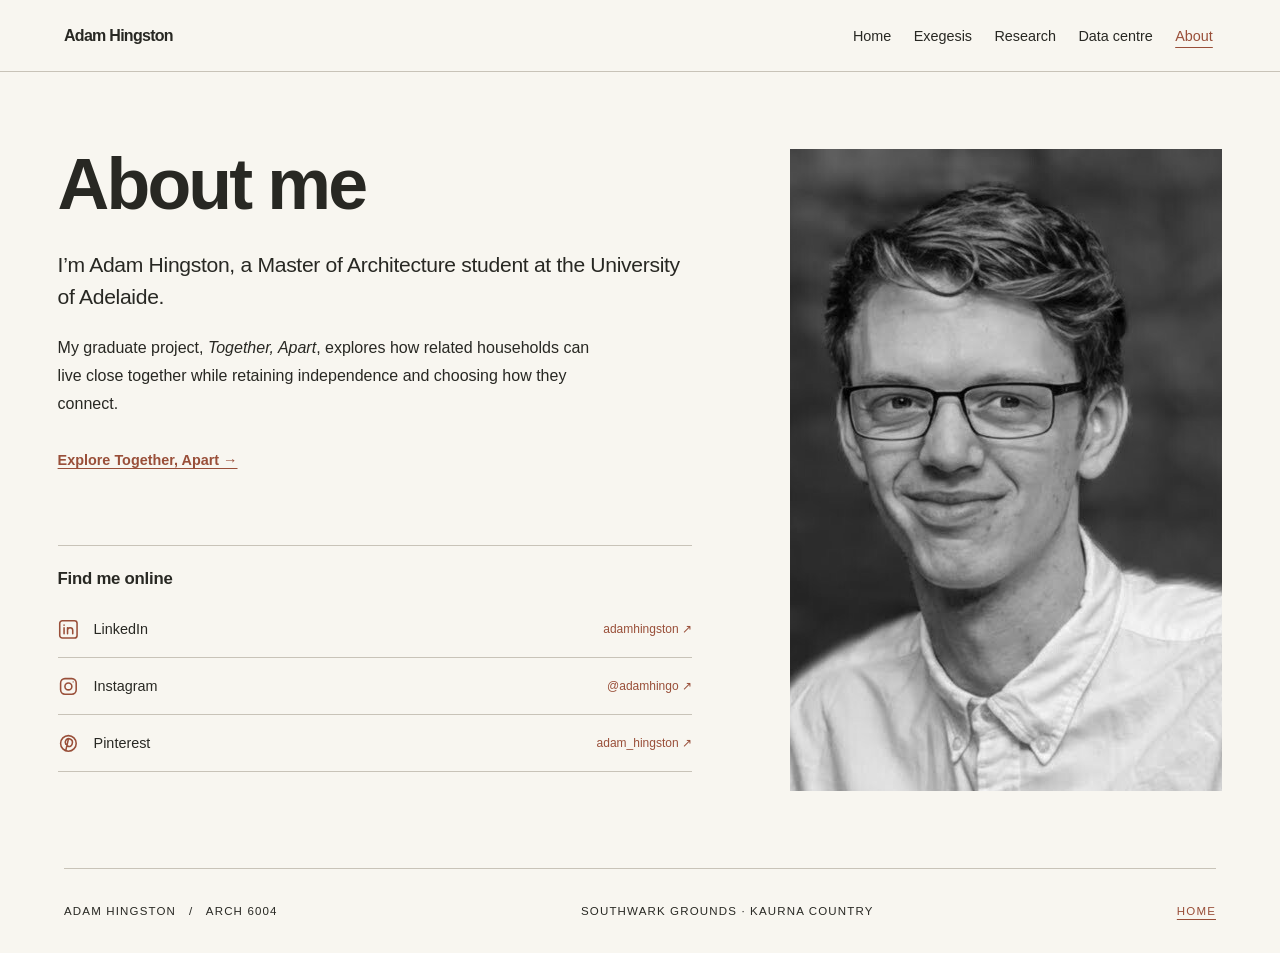
==== commit 9f1fd53a: "Restore the courtyard cover and unify site navigation and styling" ====
--- a/about/index.html
+++ b/about/index.html
@@ -1,11 +1,11 @@
 <!doctype html>
-<html lang="en-AU"><head><meta charset="utf-8"><meta name="viewport" content="width=device-width,initial-scale=1"><title>About Adam Hingston | Together, Apart.</title><meta name="description" content="Adam Hingston, Master of Architecture student at the University of Adelaide and author of Together, Apart."><link rel="stylesheet" href="../atlas.css?v=20261117-release"><script src="../assets/js/image-guard.js?v=20261115" defer></script><link rel="icon" type="image/svg+xml" href="../favicon.svg?v=20261116"><link rel="icon" type="image/x-icon" sizes="16x16 32x32 48x48" href="../favicon.ico?v=20261116"><link rel="stylesheet" href="about.css?v=20261116">
+<html lang="en-AU"><head><meta charset="utf-8"><meta name="viewport" content="width=device-width,initial-scale=1"><title>Adam Hingston | Architecture Graduate Project — Together, Apart.</title><meta name="description" content="Meet Adam Hingston, author of Together, Apart., a Master of Architecture graduate project at the University of Adelaide exploring multigenerational housing."><link rel="stylesheet" href="../atlas.css?v=20261119-editorial"><script src="../assets/js/image-guard.js?v=20261115" defer></script><link rel="icon" type="image/svg+xml" href="../favicon.svg?v=20261116"><link rel="icon" type="image/x-icon" sizes="16x16 32x32 48x48" href="../favicon.ico?v=20261116"><link rel="stylesheet" href="about.css?v=20261116">
 <link rel="canonical" href="https://hingstonadam.github.io/together-apart-atlas/about/">
 <meta property="og:type" content="website">
 <meta property="og:site_name" content="Together, Apart.">
 <meta property="og:locale" content="en_AU">
-<meta property="og:title" content="About Adam Hingston | Together, Apart.">
-<meta property="og:description" content="Adam Hingston, Master of Architecture student at the University of Adelaide and author of Together, Apart.">
+<meta property="og:title" content="Adam Hingston | Architecture Graduate Project — Together, Apart.">
+<meta property="og:description" content="Meet Adam Hingston, author of Together, Apart., a Master of Architecture graduate project at the University of Adelaide exploring multigenerational housing.">
 <meta property="og:url" content="https://hingstonadam.github.io/together-apart-atlas/about/">
 <meta property="og:image" content="https://hingstonadam.github.io/together-apart-atlas/assets/social/together-apart-share-20261116.jpg">
 <meta property="og:image:secure_url" content="https://hingstonadam.github.io/together-apart-atlas/assets/social/together-apart-share-20261116.jpg">
@@ -14,12 +14,17 @@
 <meta property="og:image:height" content="630">
 <meta property="og:image:alt" content="Together, Apart. Proximity Without Dependence. Adam Hingston. A courtyard render showing balconies and shared galleries at Southwark Grounds.">
 <meta name="twitter:card" content="summary_large_image">
-<meta name="twitter:title" content="About Adam Hingston | Together, Apart.">
-<meta name="twitter:description" content="Adam Hingston, Master of Architecture student at the University of Adelaide and author of Together, Apart.">
+<meta name="twitter:title" content="Adam Hingston | Architecture Graduate Project — Together, Apart.">
+<meta name="twitter:description" content="Meet Adam Hingston, author of Together, Apart., a Master of Architecture graduate project at the University of Adelaide exploring multigenerational housing.">
 <meta name="twitter:image" content="https://hingstonadam.github.io/together-apart-atlas/assets/social/together-apart-share-20261116.jpg">
 <meta name="twitter:image:alt" content="Together, Apart. Proximity Without Dependence. Adam Hingston. A courtyard render showing balconies and shared galleries at Southwark Grounds.">
+<script type="application/ld+json">{"@context":"https://schema.org","@type":"AboutPage","name":"Adam Hingston | Architecture Graduate Project — Together, Apart.","description":"Meet Adam Hingston, author of Together, Apart., a Master of Architecture graduate project at the University of Adelaide exploring multigenerational housing.","url":"https://hingstonadam.github.io/together-apart-atlas/about/","isPartOf":{"@id":"https://hingstonadam.github.io/together-apart-atlas/#website"},"inLanguage":"en-AU","mainEntity":{"@type":"Person","name":"Adam Hingston","url":"https://hingstonadam.github.io/together-apart-atlas/about/"}}</script>
 </head><body class="journal about-journal"><a class="skip-link" href="#main-content">Skip to content</a>
-<header class="masthead"><a class="brand" href="../">Adam Hingston</a><nav aria-label="Main navigation"><a href="../">Home</a><a href="../exegesis/">Exegesis</a><a href="../research/">Research</a><a href="../data-centre/">Data centre</a><a href="./" aria-current="page">About</a></nav></header>
+<header class="masthead">
+<a class="brand" href="/together-apart-atlas/">Adam Hingston</a>
+<nav aria-label="Main navigation"><a href="/together-apart-atlas/">Home</a><a href="../exegesis/">Exegesis</a><a href="../research/">Research</a><a href="../data-centre/">Data centre</a><a href="./" aria-current="page">About</a></nav>
+<details class="mobile-menu"><summary>Menu</summary><nav aria-label="Main navigation"><a href="/together-apart-atlas/">Home</a><a href="../exegesis/">Exegesis</a><a href="../research/">Research</a><a href="../data-centre/">Data centre</a><a href="./" aria-current="page">About</a></nav></details>
+</header>
 <main id="main-content" tabindex="-1">
 <section class="about-profile" aria-labelledby="about-title">
 <div class="about-introduction">
@@ -36,6 +41,6 @@
 <ul class="social-links" aria-label="Social media profiles"><li><a href="https://www.linkedin.com/in/adamhingston/" aria-label="LinkedIn profile: adamhingston"><svg viewBox="0 0 24 24" aria-hidden="true"><rect x="2" y="2" width="20" height="20" rx="3"></rect><path d="M7 10v7M7 7v.1M11 10v7m0-4a3 3 0 0 1 6 0v4"></path></svg><span>LinkedIn</span><small>adamhingston ↗</small></a></li><li><a href="https://www.instagram.com/adamhingo/" aria-label="Instagram profile: @adamhingo"><svg viewBox="0 0 24 24" aria-hidden="true"><rect x="3" y="3" width="18" height="18" rx="5"></rect><circle cx="12" cy="12" r="4"></circle><circle cx="17.5" cy="6.8" r=".7" class="icon-fill"></circle></svg><span>Instagram</span><small>@adamhingo ↗</small></a></li><li><a href="https://au.pinterest.com/adam_hingston/" aria-label="Pinterest profile: adam_hingston"><svg viewBox="0 0 24 24" aria-hidden="true"><circle cx="12" cy="12" r="9"></circle><path d="m9 20 3-13m-1 8c5 3 8-6 3-8-4-2-7 3-5 6"></path></svg><span>Pinterest</span><small>adam_hingston ↗</small></a></li></ul>
 </div>
 </section>
-</main><footer>Adam Hingston   /   ARCH 6004 <span>Southwark Grounds · Kaurna Country</span></footer></body></html>
+</main><footer>Adam Hingston   /   ARCH 6004 <span>Southwark Grounds · Kaurna Country</span><a class="footer-home" href="/together-apart-atlas/">Home</a></footer></body></html>
 
 
--- a/atlas.css
+++ b/atlas.css
@@ -906,3 +906,143 @@
 
 /* Chapter actions share the site's minimum touch height. */
 .journal main a.action { display: inline-flex; align-items: center; min-height: 44px; }
+
+/* Shared editorial layout */
+:root {
+  --editorial-gutter: clamp(1.25rem, 5vw, 5rem);
+  --editorial-width: 90rem;
+  --editorial-heading: clamp(2.4rem, 5.1vw, 5rem);
+}
+
+body > .masthead {
+  position: relative;
+  z-index: 5;
+  padding: .85rem var(--editorial-gutter);
+  background: var(--paper);
+  color: var(--ink);
+}
+
+:is(.home, .journal) .masthead nav a:is(:hover, [aria-current]) {
+  color: var(--clay);
+  text-decoration: underline;
+}
+
+.masthead .mobile-menu {
+  display: none;
+}
+
+.journal main {
+  width: min(calc(100% - 2 * var(--editorial-gutter)), var(--editorial-width));
+}
+
+.journal :is(.j-title, .exegesis-contents h1, .study-field h1, .about-profile h1) {
+  font-size: var(--editorial-heading);
+  font-weight: 600;
+  letter-spacing: -.06em;
+  line-height: 1;
+  text-transform: none;
+  text-wrap: balance;
+}
+
+.journal .j-title {
+  border-color: var(--line);
+}
+
+.journal .exegesis-chapter-grid {
+  grid-template-columns: repeat(3, minmax(0, 1fr));
+  gap: var(--site-gap);
+}
+
+.journal .exegesis-chapter {
+  color: var(--ink);
+}
+
+.journal .exegesis-chapter:hover h2 {
+  color: var(--clay);
+  text-decoration: underline;
+  text-underline-offset: .2em;
+}
+
+body > footer,
+.home > footer {
+  width: auto;
+  margin-inline: var(--editorial-gutter);
+  padding-block: 1.25rem;
+  border-top: 1px solid var(--line);
+}
+
+footer .footer-home {
+  display: inline-flex;
+  align-items: center;
+  min-height: 44px;
+  color: var(--clay);
+}
+
+@media (max-width: 900px) {
+  .journal .exegesis-chapter-grid {
+    grid-template-columns: repeat(2, minmax(0, 1fr));
+  }
+}
+
+@media (max-width: 760px) {
+  body > .masthead {
+    flex-direction: row;
+    align-items: center;
+    padding-block: .5rem;
+  }
+
+  .masthead > nav,
+  .masthead .mobile-menu:not([open]) nav {
+    display: none;
+  }
+
+  .masthead .mobile-menu {
+    display: block;
+    margin: 0;
+    border: 0;
+  }
+
+  .masthead .mobile-menu summary {
+    display: flex;
+    align-items: center;
+    gap: .65rem;
+    min-height: 44px;
+    padding: .4rem .25rem;
+    font-size: .9rem;
+    font-weight: 650;
+    color: var(--ink);
+    cursor: pointer;
+  }
+
+  .masthead .mobile-menu summary::after {
+    content: "+";
+    color: var(--clay);
+  }
+
+  .masthead .mobile-menu[open] summary::after {
+    content: "−";
+  }
+
+  .masthead .mobile-menu[open] nav {
+    position: absolute;
+    inset: 100% 0 auto;
+    display: flex;
+    flex-direction: column;
+    align-items: stretch;
+    gap: 0;
+    padding: .5rem var(--editorial-gutter) 1rem;
+    border-block: 1px solid var(--line);
+    background: var(--paper);
+  }
+
+  .masthead .mobile-menu nav a {
+    justify-content: start;
+    padding-inline: .25rem;
+  }
+}
+
+@media (max-width: 600px) {
+  .journal .exegesis-chapter-grid {
+    grid-template-columns: minmax(0, 1fr);
+  }
+}
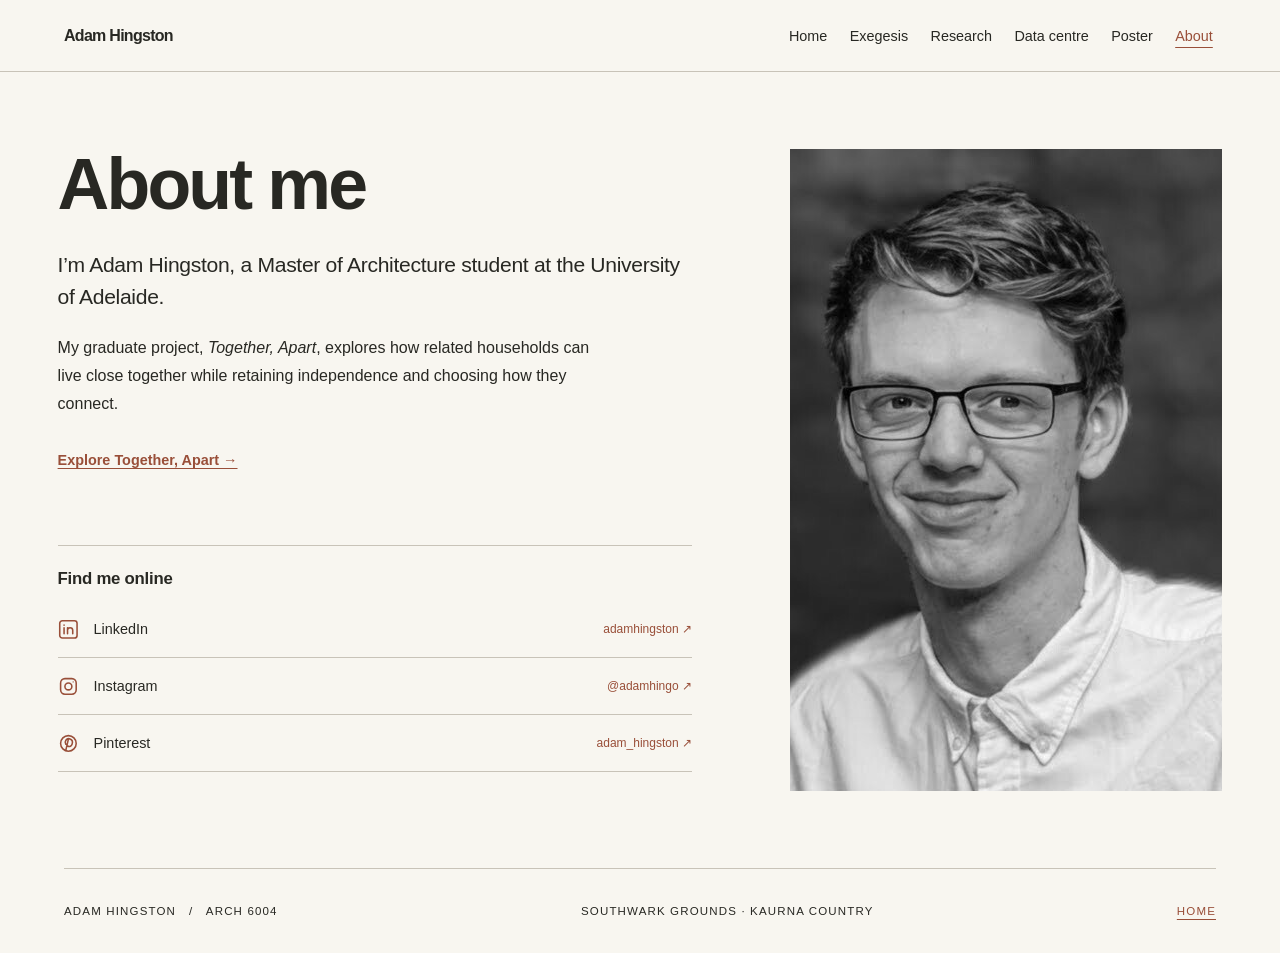
==== commit 11e01281: "Publish a dedicated page for the final review poster" ====
--- a/about/index.html
+++ b/about/index.html
@@ -22,8 +22,8 @@
 </head><body class="journal about-journal"><a class="skip-link" href="#main-content">Skip to content</a>
 <header class="masthead">
 <a class="brand" href="/together-apart-atlas/">Adam Hingston</a>
-<nav aria-label="Main navigation"><a href="/together-apart-atlas/">Home</a><a href="../exegesis/">Exegesis</a><a href="../research/">Research</a><a href="../data-centre/">Data centre</a><a href="./" aria-current="page">About</a></nav>
-<details class="mobile-menu"><summary>Menu</summary><nav aria-label="Main navigation"><a href="/together-apart-atlas/">Home</a><a href="../exegesis/">Exegesis</a><a href="../research/">Research</a><a href="../data-centre/">Data centre</a><a href="./" aria-current="page">About</a></nav></details>
+<nav aria-label="Main navigation"><a href="/together-apart-atlas/">Home</a><a href="../exegesis/">Exegesis</a><a href="../research/">Research</a><a href="../data-centre/">Data centre</a><a href="/together-apart-atlas/poster/">Poster</a><a href="./" aria-current="page">About</a></nav>
+<details class="mobile-menu"><summary>Menu</summary><nav aria-label="Main navigation"><a href="/together-apart-atlas/">Home</a><a href="../exegesis/">Exegesis</a><a href="../research/">Research</a><a href="../data-centre/">Data centre</a><a href="/together-apart-atlas/poster/">Poster</a><a href="./" aria-current="page">About</a></nav></details>
 </header>
 <main id="main-content" tabindex="-1">
 <section class="about-profile" aria-labelledby="about-title">
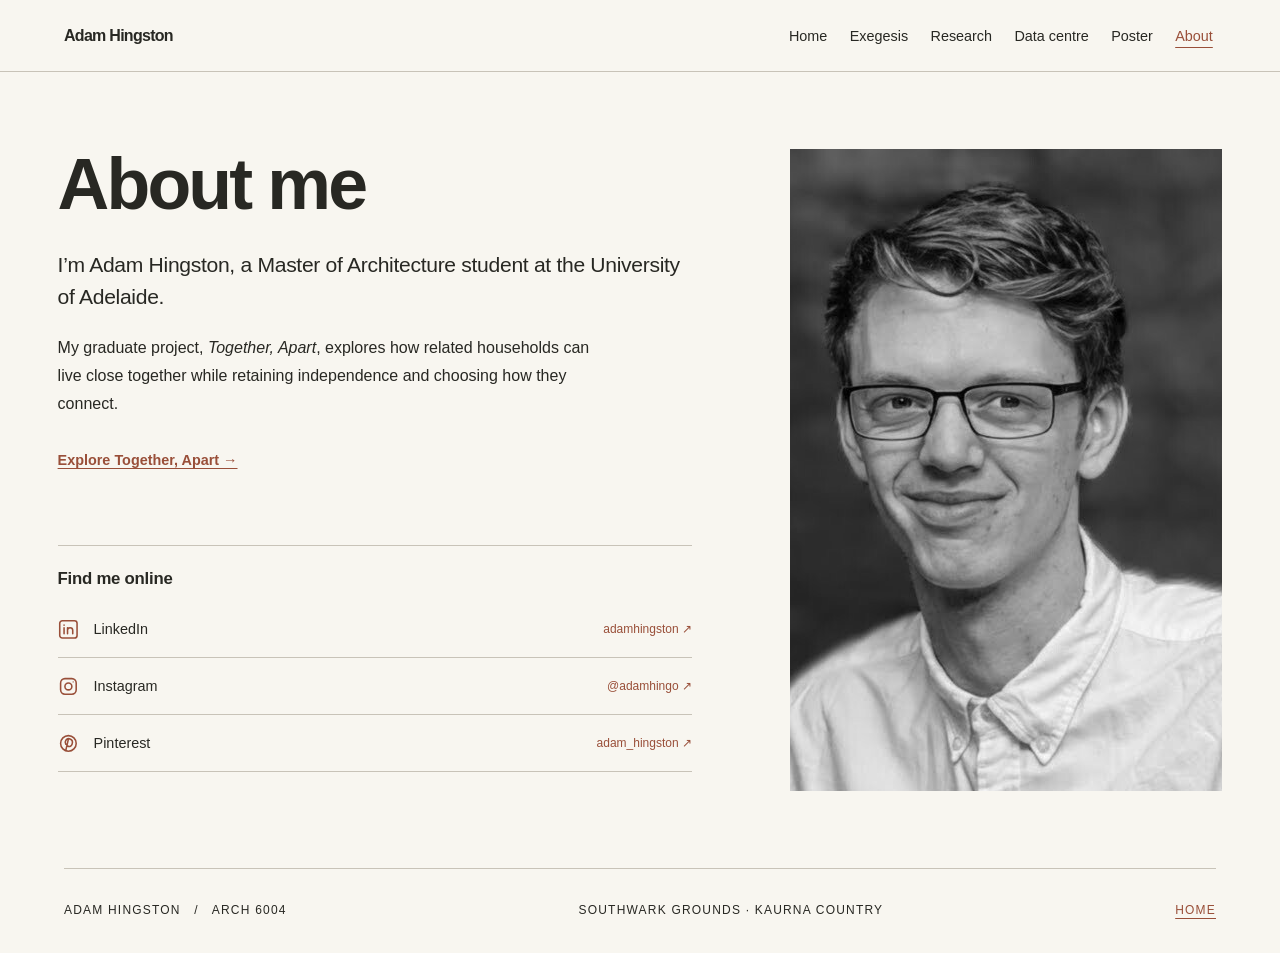
==== commit 19ddcca9: "Use relative paths, remove unused CSS and tidy the type scale Co-Authored-By: Claude Sonnet 5.5 <nor" ====
--- a/about/index.html
+++ b/about/index.html
@@ -1,5 +1,5 @@
 <!doctype html>
-<html lang="en-AU"><head><meta charset="utf-8"><meta name="viewport" content="width=device-width,initial-scale=1"><title>Adam Hingston | Architecture Graduate Project — Together, Apart.</title><meta name="description" content="Meet Adam Hingston, author of Together, Apart., a Master of Architecture graduate project at the University of Adelaide exploring multigenerational housing."><link rel="stylesheet" href="../atlas.css?v=20261119-editorial"><script src="../assets/js/image-guard.js?v=20261115" defer></script><link rel="icon" type="image/svg+xml" href="../favicon.svg?v=20261116"><link rel="icon" type="image/x-icon" sizes="16x16 32x32 48x48" href="../favicon.ico?v=20261116"><link rel="stylesheet" href="about.css?v=20261116">
+<html lang="en-AU"><head><meta charset="utf-8"><meta name="viewport" content="width=device-width,initial-scale=1"><title>Adam Hingston | Architecture Graduate Project — Together, Apart.</title><meta name="description" content="Meet Adam Hingston, author of Together, Apart., a Master of Architecture graduate project at the University of Adelaide exploring multigenerational housing."><link rel="stylesheet" href="../atlas.css?v=20261123"><script src="../assets/js/image-guard.js?v=20261115" defer></script><link rel="icon" type="image/svg+xml" href="../favicon.svg?v=20261116"><link rel="icon" type="image/x-icon" sizes="16x16 32x32 48x48" href="../favicon.ico?v=20261116"><link rel="stylesheet" href="about.css?v=20261123">
 <link rel="canonical" href="https://hingstonadam.github.io/together-apart-atlas/about/">
 <meta property="og:type" content="website">
 <meta property="og:site_name" content="Together, Apart.">
@@ -21,9 +21,9 @@
 <script type="application/ld+json">{"@context":"https://schema.org","@type":"AboutPage","name":"Adam Hingston | Architecture Graduate Project — Together, Apart.","description":"Meet Adam Hingston, author of Together, Apart., a Master of Architecture graduate project at the University of Adelaide exploring multigenerational housing.","url":"https://hingstonadam.github.io/together-apart-atlas/about/","isPartOf":{"@id":"https://hingstonadam.github.io/together-apart-atlas/#website"},"inLanguage":"en-AU","mainEntity":{"@type":"Person","name":"Adam Hingston","url":"https://hingstonadam.github.io/together-apart-atlas/about/"}}</script>
 </head><body class="journal about-journal"><a class="skip-link" href="#main-content">Skip to content</a>
 <header class="masthead">
-<a class="brand" href="/together-apart-atlas/">Adam Hingston</a>
-<nav aria-label="Main navigation"><a href="/together-apart-atlas/">Home</a><a href="../exegesis/">Exegesis</a><a href="../research/">Research</a><a href="../data-centre/">Data centre</a><a href="/together-apart-atlas/poster/">Poster</a><a href="./" aria-current="page">About</a></nav>
-<details class="mobile-menu"><summary>Menu</summary><nav aria-label="Main navigation"><a href="/together-apart-atlas/">Home</a><a href="../exegesis/">Exegesis</a><a href="../research/">Research</a><a href="../data-centre/">Data centre</a><a href="/together-apart-atlas/poster/">Poster</a><a href="./" aria-current="page">About</a></nav></details>
+<a class="brand" href="../">Adam Hingston</a>
+<nav aria-label="Main navigation"><a href="../">Home</a><a href="../exegesis/">Exegesis</a><a href="../research/">Research</a><a href="../data-centre/">Data centre</a><a href="../poster/">Poster</a><a href="./" aria-current="page">About</a></nav>
+<details class="mobile-menu"><summary>Menu</summary><nav aria-label="Main navigation"><a href="../">Home</a><a href="../exegesis/">Exegesis</a><a href="../research/">Research</a><a href="../data-centre/">Data centre</a><a href="../poster/">Poster</a><a href="./" aria-current="page">About</a></nav></details>
 </header>
 <main id="main-content" tabindex="-1">
 <section class="about-profile" aria-labelledby="about-title">
@@ -41,6 +41,6 @@
 <ul class="social-links" aria-label="Social media profiles"><li><a href="https://www.linkedin.com/in/adamhingston/" aria-label="LinkedIn profile: adamhingston"><svg viewBox="0 0 24 24" aria-hidden="true"><rect x="2" y="2" width="20" height="20" rx="3"></rect><path d="M7 10v7M7 7v.1M11 10v7m0-4a3 3 0 0 1 6 0v4"></path></svg><span>LinkedIn</span><small>adamhingston ↗</small></a></li><li><a href="https://www.instagram.com/adamhingo/" aria-label="Instagram profile: @adamhingo"><svg viewBox="0 0 24 24" aria-hidden="true"><rect x="3" y="3" width="18" height="18" rx="5"></rect><circle cx="12" cy="12" r="4"></circle><circle cx="17.5" cy="6.8" r=".7" class="icon-fill"></circle></svg><span>Instagram</span><small>@adamhingo ↗</small></a></li><li><a href="https://au.pinterest.com/adam_hingston/" aria-label="Pinterest profile: adam_hingston"><svg viewBox="0 0 24 24" aria-hidden="true"><circle cx="12" cy="12" r="9"></circle><path d="m9 20 3-13m-1 8c5 3 8-6 3-8-4-2-7 3-5 6"></path></svg><span>Pinterest</span><small>adam_hingston ↗</small></a></li></ul>
 </div>
 </section>
-</main><footer>Adam Hingston   /   ARCH 6004 <span>Southwark Grounds · Kaurna Country</span><a class="footer-home" href="/together-apart-atlas/">Home</a></footer></body></html>
+</main><footer>Adam Hingston   /   ARCH 6004 <span>Southwark Grounds · Kaurna Country</span><a class="footer-home" href="../">Home</a></footer></body></html>
 
 
--- a/atlas.css
+++ b/atlas.css
@@ -5,118 +5,65 @@
   font-style: normal;
   font-display: swap;
 }
-:root{--ink:#282823;--paper:#f8f6f0;--line:#c8c3b8;--clay:#994f39;--light:#eae5d9;--site-font:Montserrat,"Helvetica Neue",Arial,sans-serif;font-family:var(--site-font);color:var(--ink);background:var(--paper)}*{box-sizing:border-box}body{margin:0}header,main,footer{width:min(1320px,91%);margin:auto}header,footer,.sectionhead,nav,.filters,#tabs,#choices{display:flex;align-items:center;gap:1rem}header,footer,.sectionhead{justify-content:space-between}header{min-height:74px;border-bottom:1px solid var(--ink)}a{color:inherit;text-underline-offset:4px}.brand{font-size:1.45rem;font-weight:800;letter-spacing:-.065em;text-decoration:none}.brand span,em,small{color:var(--clay)}nav a{font-size:.92rem;text-decoration:none;padding:10px 0}nav [aria-current]{box-shadow:inset 0 -2px var(--clay)}section{padding:44px 0}.hero{display:grid;grid-template-columns: .85fr 1.15fr;align-items:center;gap:5vw}.hero h1{font-size:clamp(4.6rem,8.5vw,8rem);line-height:.85;margin:30px 0}.hero h1 em{font-style:normal;padding-left:.45em}.hero h2{font-size:clamp(1.3rem,2.2vw,2.2rem);letter-spacing:-.045em}.hero figure{margin:0}.hero img{width:100%;aspect-ratio:1.45;object-fit:cover;display:block}.hero figcaption{margin-top:8px;text-align:right}h1,h2,h3{letter-spacing:-.055em;margin:.25em 0}h1{font-size:clamp(2.7rem,5.8vw,5rem);line-height:1}h2{font-size:clamp(1.6rem,3vw,2.6rem)}p{line-height:1.6;max-width:66ch}small,.eyebrow,figcaption,.sectionhead>span,footer{font-size:.72rem;text-transform:uppercase;letter-spacing:.1em}.eyebrow{font-weight:700}.action{display:inline-block;padding:12px 18px;background:var(--ink);color:white;text-decoration:none;margin:.5rem 0}.sectionhead{border-top:1px solid var(--ink);margin-top:36px;padding:16px 0}.cards,.board{display:grid;gap:18px}.cards{grid-template-columns:repeat(3,1fr)}.card{display:grid;grid-template-columns:1fr auto;align-items:center;gap:12px;text-decoration:none;border-bottom:1px solid var(--line);padding-bottom:12px}.card img{grid-column:span 2;width:100%;height:125px;object-fit:contain;background:#efede6}.card span{font-size:.85rem}.filters,#choices,#tabs{flex-wrap:wrap;margin:24px 0}.filters label{display:grid;gap:6px;font-size:.81rem}.filters input,.filters select{max-width:100%;padding:10px;border:1px solid var(--line);background:transparent;color:inherit;font:inherit}details{border-top:1px solid var(--line)}summary{cursor:pointer;padding:16px 0;font-size:1.15rem;font-weight:650}summary small{margin-right:10px}summary span{font-size:.85rem;color:#56574e;font-weight:400;margin-left:12px}.entry{padding:0 12px 16px;max-width:850px}dl{display:grid;grid-template-columns:minmax(9em,1fr) 3fr;gap:9px 20px;line-height:1.5}dt{font-weight:650}dd{margin:0}.entry label{margin-left:20px}#choices label,#tabs a{border:1px solid var(--line);padding:8px 12px;font-size:.87rem}#choices label{cursor:pointer}#tabs a{text-decoration:none}#tabs [aria-current]{background:var(--ink);color:white}.board{grid-template-columns:1.25fr 1fr;align-items:center;background:var(--light);padding:24px}.board img{width:100%;max-height:420px;object-fit:contain}.tablewrap{overflow:auto}table{border-collapse:collapse;line-height:1.5;font-size:.91rem}td,th{padding:12px;border:1px solid var(--line);min-width:210px;text-align:left;vertical-align:top}th{background:var(--light)}footer{padding:20px 0;border-top:1px solid var(--ink)}[hidden]{display:none!important}:focus-visible{outline:3px solid #884735;outline-offset:3px}@media(max-width:760px){header{align-items:flex-start;flex-direction:column;padding:14px 0;gap:3px}nav{gap:14px}.hero,.board{grid-template-columns:1fr}.cards{grid-template-columns:1fr}.card{grid-template-columns:100px 1fr;gap:3px 14px}.card img{height:76px;grid-column:1;grid-row:span 2}.card strong{align-self:end}.card span{align-self:start}.filters>label{width:100%}section{padding:24px 0}.hero h1{margin-top:16px}.sectionhead>span,footer span{letter-spacing:0}footer{align-items:flex-start}dl{grid-template-columns:1fr;gap:4px}dd{margin-bottom:10px}summary span{display:block;margin:6px 0 0 18px}}
+:root{--ink:#282823;--paper:#f8f6f0;--line:#c8c3b8;--clay:#994f39;--light:#eae5d9;--fs-label:.75rem;--fs-small:.85rem;--fs-body-sm:.9rem;--fs-lead:1.15rem;--fs-title:1.4rem;--site-font:Montserrat,"Helvetica Neue",Arial,sans-serif;font-family:var(--site-font);color:var(--ink);background:var(--paper)}*{box-sizing:border-box}body{margin:0}header,main,footer{width:min(1320px,91%);margin:auto}header,footer,nav,.filters,#choices{display:flex;align-items:center;gap:1rem}header,footer{justify-content:space-between}header{min-height:74px;border-bottom:1px solid var(--ink)}a{color:inherit;text-underline-offset:4px}.brand{font-size:var(--fs-title);font-weight:800;letter-spacing:-.065em;text-decoration:none}.brand span,em,small{color:var(--clay)}nav a{font-size:var(--fs-body-sm);text-decoration:none;padding:10px 0}nav [aria-current]{box-shadow:inset 0 -2px var(--clay)}section{padding:44px 0}.hero{display:grid;grid-template-columns: .85fr 1.15fr;align-items:center;gap:5vw}.hero h1{font-size:clamp(4.6rem,8.5vw,8rem);line-height:.85;margin:30px 0}.hero h1 em{font-style:normal;padding-left:.45em}.hero h2{font-size:clamp(1.3rem,2.2vw,2.2rem);letter-spacing:-.045em}.hero figure{margin:0}.hero img{width:100%;aspect-ratio:1.45;object-fit:cover;display:block}.hero figcaption{margin-top:8px;text-align:right}h1,h2,h3{letter-spacing:-.055em;margin:.25em 0}h1{font-size:clamp(2.7rem,5.8vw,5rem);line-height:1}h2{font-size:clamp(1.6rem,3vw,2.6rem)}p{line-height:1.6;max-width:66ch}small,.eyebrow,figcaption,footer{font-size:var(--fs-label);text-transform:uppercase;letter-spacing:.1em}.eyebrow{font-weight:700}.action{display:inline-block;padding:12px 18px;background:var(--ink);color:white;text-decoration:none;margin:.5rem 0}.card{display:grid;grid-template-columns:1fr auto;align-items:center;gap:12px;text-decoration:none;border-bottom:1px solid var(--line);padding-bottom:12px}.card img{grid-column:span 2;width:100%;height:125px;object-fit:contain;background:#efede6}.card span{font-size:var(--fs-small)}.filters,#choices{flex-wrap:wrap;margin:24px 0}.filters label{display:grid;gap:6px;font-size:var(--fs-small)}.filters input,.filters select{max-width:100%;padding:10px;border:1px solid var(--line);background:transparent;color:inherit;font:inherit}details{border-top:1px solid var(--line)}summary{cursor:pointer;padding:16px 0;font-size:var(--fs-lead);font-weight:650}summary small{margin-right:10px}summary span{font-size:var(--fs-small);color:#56574e;font-weight:400;margin-left:12px}.entry{padding:0 12px 16px;max-width:850px}dl{display:grid;grid-template-columns:minmax(9em,1fr) 3fr;gap:9px 20px;line-height:1.5}dt{font-weight:650}dd{margin:0}.entry label{margin-left:20px}#choices label{border:1px solid var(--line);padding:8px 12px;font-size:var(--fs-body-sm)}#choices label{cursor:pointer}table{border-collapse:collapse;line-height:1.5;font-size:var(--fs-body-sm)}td,th{padding:12px;border:1px solid var(--line);min-width:210px;text-align:left;vertical-align:top}th{background:var(--light)}footer{padding:20px 0;border-top:1px solid var(--ink)}[hidden]{display:none!important}:focus-visible{outline:3px solid #884735;outline-offset:3px}@media(max-width:760px){header{align-items:flex-start;flex-direction:column;padding:14px 0;gap:3px}nav{gap:14px}.hero{grid-template-columns:1fr}.card{grid-template-columns:100px 1fr;gap:3px 14px}.card img{height:76px;grid-column:1;grid-row:span 2}.card strong{align-self:end}.card span{align-self:start}.filters>label{width:100%}section{padding:24px 0}.hero h1{margin-top:16px}footer span{letter-spacing:0}footer{align-items:flex-start}dl{grid-template-columns:1fr;gap:4px}dd{margin-bottom:10px}summary span{display:block;margin:6px 0 0 18px}}
 
 .exegesis {margin-top:4rem}
 .contents,.chapter {display:grid;grid-template-columns:minmax(9rem,1fr) minmax(0,3fr);gap:4vw;border-top:1px solid var(--line);padding:3.2rem 0}
 .contents h2{font-size:1.5rem}.contents ol{columns:2;margin:0;padding-left:1.7em}.contents li{padding:.3rem}
-.chapterlabel{color:var(--clay);font-size:.8rem;font-weight:700;letter-spacing:.065em;text-transform:uppercase}
-.chapter h2{max-width:22ch}.chapter p{font-size:clamp(1rem,1.4vw,1.24rem);line-height:1.65;max-width:58ch}.chapter .cards{margin-top:1.5rem}.chapter .card{display:block}.chapter .card strong,.chapter .card span{display:block}
+.chapter h2{max-width:22ch}.chapter p{font-size:clamp(1rem,1.4vw,1.24rem);line-height:1.65;max-width:58ch}.chapter .card{display:block}.chapter .card strong,.chapter .card span{display:block}
 .dashboard,.framework{padding:1.5rem 0;border-top:1px solid var(--line);margin-top:1.5rem}.dashboard select{padding:.5rem;margin:.5rem;font:inherit}.plot{display:flex;gap:2rem;align-items:center;margin:1em 0}.plot svg{width:min(38%,230px);height:auto}.plot path,#legend button,#clearMetric{cursor:pointer}#legend button,#clearMetric{display:block;text-align:left;padding:.55rem .8rem;border:1px solid var(--line);background:transparent;color:inherit;font:inherit;margin:.3rem 0}#legend button[aria-pressed=true]{outline:2px solid var(--ink)}.swatch{display:inline-block;width:.8rem;height:.8rem;margin-right:.5rem}.framework ol{columns:2;padding-left:1.5rem}.framework li{break-inside:avoid;padding:.4rem}.framework li span{display:block;font-size:.9em;line-height:1.45}.answers li{margin-bottom:1rem}.answers p{white-space:pre-line;margin:.25rem 0}.entry blockquote{border-left:3px solid var(--clay);padding-left:1rem}
 @media(max-width:760px){.contents,.chapter{grid-template-columns:1fr;gap:.7rem;padding:2rem 0}.framework ol{columns:1}.plot{gap:.75rem}.chapter .card{display:grid}.chapter .card img{width:100%}}
 
 .chapter h2 a,.contents h2 a {text-decoration:none}
 .chapter h2 a:hover,.contents h2 a:hover{text-decoration:underline;text-decoration-thickness:1px}
-.reading,.chapter-page,.about,.book{margin:0 auto;max-width:900px}
-.book,.chapter-page,.about{padding:clamp(32px,6vw,80px) 0}
+.reading,.about{margin:0 auto;max-width:900px}
+.about{padding:clamp(32px,6vw,80px) 0}
 .reading{padding:clamp(30px,5vw,70px) 0;border-top:1px solid var(--line);scroll-margin-top:24px}
 .reading h2{max-width:21ch}.reading h3,.about h2{margin-top:2rem}
 .reading>p,.reading>h3,.reading aside,.about p{max-width:65ch}
-.reading>p{font-size:1.08rem}.reading .standfirst{font-size:1.3rem;line-height:1.45}
-.plates{display:flex;flex-wrap:wrap;gap:1rem;margin:2rem 0}
-.plates figure{flex:1 1 200px;margin:0}.plates img{display:block;width:100%;max-height:430px;object-fit:contain;background:var(--light)}
-.plates figcaption{margin-top:.5rem;line-height:1.6}.source-note,.reading .source-note{font-size:.88rem;color:#5a584e}
-.chapter-links{columns:2;margin:2rem 0;padding-left:1.6rem}.chapter-links li,.reading aside li{padding:.4rem 0}
+.reading>p{font-size:var(--fs-lead)}.reading .standfirst{font-size:var(--fs-title);line-height:1.45}.source-note,.reading .source-note{font-size:var(--fs-body-sm);color:#5a584e}.reading aside li{padding:.4rem 0}
 .chapter-nav{display:flex;flex-wrap:wrap;justify-content:space-between;gap:1rem}
-@media(max-width:650px){.plates{display:grid}.chapter-links{columns:1}}
 
 .matrix-frame {overflow-x:auto}
 .lens-matrix {border-collapse:collapse;width:min(100%,680px);table-layout:fixed}
-.lens-matrix th,.lens-matrix td {min-width:0;border:0;padding:3px;text-align:center;font-size:.9rem;background:transparent}
+.lens-matrix th,.lens-matrix td {min-width:0;border:0;padding:3px;text-align:center;font-size:var(--fs-body-sm);background:transparent}
 .lens-matrix th:first-child {width:36%;text-align:left}
 .lens-matrix button {width:100%;min-height:42px;cursor:pointer;background:rgba(169,93,70,var(--shade));color:var(--ink);border:1px solid var(--line);font:inherit}
 #showMatches {display:inline-block;padding:.6rem 0}
-
-#collection-summary {display:grid;grid-template-columns:repeat(4,minmax(0,1fr));gap:1.25rem;margin:2rem 0}
-#collection-summary div{border-top:2px solid var(--clay);padding-top:.75rem}
-#collection-summary dt{font-size:.9rem}#collection-summary dd strong{display:block;font-size:clamp(2.3rem,4vw,4rem);line-height:1.15;letter-spacing:-.055em}
-#collection-summary dd span{display:block;font-size:.83rem;margin-top:.3rem;color:#56574e}
 .exploration {display:grid;grid-template-columns:1fr 1fr;gap:clamp(1rem,3vw,3rem);border-top:1px solid var(--line)}
 .exploration section{min-width:0;padding:1.5rem 0}.exploration h2{font-size:clamp(1.4rem,2.5vw,2.1rem)}
 #keyword-cloud {padding:1.15rem .8rem;display:flex;align-items:center;justify-content:center;flex-wrap:wrap;gap:.2rem .5rem;background:#eeebe2}
 #keyword-cloud button {font:inherit;font-size:calc(.75rem + 1.15rem * var(--weight));font-weight:600;letter-spacing:-.04em;border:0;background:transparent;color:#405347;padding:.2em;cursor:pointer}
-#keyword-cloud small{font:500 .65rem/1 var(--site-font);color:inherit;vertical-align:super}
+#keyword-cloud small{font:500 var(--fs-label)/1 var(--site-font);color:inherit;vertical-align:super}
 #keyword-cloud button:hover,#keyword-cloud button[aria-pressed=true]{color:#83472e;text-decoration:underline}
 #driver-matrix button[aria-pressed=true]{outline:2px solid var(--ink);outline-offset:-2px}
 .explorer-status button{font:inherit;padding:.4em .75em;background:transparent;border:1px solid var(--line);cursor:pointer}
-@media(max-width:800px){.exploration{grid-template-columns:1fr}#collection-summary{grid-template-columns:1fr 1fr}}
-
-.research-panel > summary,.entry-questions > summary{min-height:44px;box-sizing:border-box}
-.research-panel > .filters{margin-top:0}
-.research-panel > #framework{padding-left:1.6rem;columns:2}
-.research-panel > #framework li{break-inside:avoid;padding:.4rem}
-.research-panel > #framework span{display:block;font-size:.9em;line-height:1.45}
-@media(max-width:760px){.research-panel > #framework{columns:1}}
+@media(max-width:800px){.exploration{grid-template-columns:1fr}}
+
+.entry-questions > summary{min-height:44px;box-sizing:border-box}
 
 /* Project identity and editorial layout */
 .brand{display:inline-flex;align-items:baseline;gap:.28em;white-space:nowrap}.brand em{font-style:normal;color:var(--clay)}
-.hero h1{font-size:clamp(4.6rem,8.5vw,8rem);line-height:.85;margin:30px 0}.hero h1 em{font-style:normal;padding-left:.3em;color:var(--clay)}.hero-subtitle{font-size:clamp(1.2rem,2vw,1.8rem);font-weight:650;letter-spacing:-.04em}
-.home-exegesis{display:grid;grid-template-columns:1fr;gap:clamp(2rem,6vw,6rem);align-items:start;padding:clamp(2rem,5vw,4rem);background:var(--light);margin:2rem 0 1rem}.home-exegesis h2{font-size:clamp(2.4rem,5vw,4rem);margin:.1em 0 .3em}.home-exegesis h2 a{text-decoration:none}.home-exegesis p{max-width:62ch}.exegesis-actions{display:flex;align-items:center;gap:1.2rem;flex-wrap:wrap}.full-text-link,.research-link{display:inline-block;margin:.65rem 0;font-weight:700;text-decoration-thickness:1px}.chapter-index{border-top:2px solid var(--clay);padding-top:1rem}.chapter-index h3{font-size:1rem;text-transform:uppercase;letter-spacing:.08em}.chapter-index ol{display:grid;grid-template-columns:repeat(3,minmax(0,1fr));gap:.2rem 1rem;margin:.7rem 0;padding-left:1.25rem}.chapter-index li{padding:.25rem 0}.chapter-index a{text-decoration-thickness:1px}
-.chapter-content{min-width:0}.chapter-body{display:grid;grid-template-columns:minmax(160px,.85fr) minmax(0,1.15fr);gap:clamp(1rem,3vw,2rem);align-items:start}.chapter-copy p:first-child{margin-top:0}
-.exegesis-intro{max-width:1000px;margin:auto;padding:clamp(32px,6vw,80px) 0}.exegesis-intro>p:not(.eyebrow){max-width:70ch;font-size:1.08rem}.exegesis-intro .chapter-index{margin:2.2rem 0}.next-chapter{border-top:1px solid var(--line);margin-top:3rem;padding-top:1.5rem}.next-chapter h2{max-width:32ch}
-.paragraph-unit{display:grid;grid-template-columns:minmax(0,2fr) minmax(170px,.9fr);gap:1.2rem;align-items:start;border-top:1px solid var(--line);padding:.95rem 0}.paragraph-unit>p{margin:.1rem 0}.full-chapter>h3:first-child{font-size:2rem}.full-chapter>h3:first-child a{text-decoration:none}.framework-intro,.chart-instructions{max-width:75ch;padding:.8rem 0;line-height:1.55}.chart-instructions{border-top:1px solid var(--line);margin:.8rem 0 0;font-size:.94rem}.framework-intro{margin:1.2rem 0 .3rem}
-.social-links{list-style:none;padding:0;display:flex;gap:1rem;flex-wrap:wrap}.social-links li{min-width:150px}.social-links a{min-height:120px;display:flex;flex-direction:column;align-items:flex-start;justify-content:center;gap:.4rem;border:1px solid var(--line);padding:1rem;text-decoration:none}.social-links a:hover{border-color:var(--clay)}.social-links svg{width:28px;height:28px;fill:none;stroke:currentColor;stroke-width:1.8;stroke-linecap:round;stroke-linejoin:round}.social-links .icon-fill{fill:currentColor;stroke:none}.social-links small{font-size:.65rem;letter-spacing:.04em;text-transform:none;color:#56574e}
-@media(max-width:760px){.home-exegesis{grid-template-columns:1fr;padding:1.25rem}.chapter-body{grid-template-columns:1fr}.paragraph-unit{grid-template-columns:1fr;gap:.75rem}.chapter-index{border-top:1px solid var(--line);padding:1rem 0 0}.chapter-index ol{grid-template-columns:repeat(2,minmax(0,1fr))}.social-links{display:grid;grid-template-columns:1fr 1fr}.social-links li{min-width:0}}
-/* Home chapter summaries: stack image and copy in one editorial column. */
-.chapter-content{max-width:820px}
-.chapter-body{display:grid;grid-template-columns:1fr;gap:1rem;align-items:start}
-
-.chapter-copy{max-width:800px}
-@media(max-width:760px){}
-
-.research-dashboard-cta{border-top:2px solid var(--clay);margin:2rem 0;padding-top:1.3rem}
-
-/* Data-centre technical feasibility page */
-.data-centre-page{max-width:1120px;margin:0 auto}.data-hero{display:grid;grid-template-columns:minmax(0,1fr) minmax(220px,.38fr);gap:clamp(1.5rem,5vw,4rem);align-items:center;padding:clamp(2.5rem,7vw,6rem) 0 3rem;border-bottom:1px solid var(--line)}.data-hero h1{font-size:clamp(3rem,6vw,5.5rem);line-height:.98}.data-hero h1 em{font-style:normal;color:var(--clay)}.data-hero .data-location{font-weight:700}.evidence-status{background:#f0e5d9;border-left:4px solid var(--clay);padding:1.25rem}.evidence-status>span,.evidence-status strong{display:block}.evidence-status>span{font-size:.72rem;text-transform:uppercase;letter-spacing:.1em}.evidence-status strong{font-size:1.55rem;margin:.35rem 0}.evidence-status p{margin:.2rem 0}.data-question{padding:2.5rem 0;border-bottom:1px solid var(--line)}.data-question h2{max-width:48ch;font-size:clamp(1.6rem,3vw,2.5rem);line-height:1.25}.theme-list{margin-top:1.5rem;font-size:.9rem}.data-section{padding:3rem 0;border-bottom:1px solid var(--line)}.data-section h2{font-size:clamp(1.8rem,3.6vw,3rem);margin-bottom:1rem}.section-intro{max-width:75ch}.dc-metrics{display:grid;grid-template-columns:repeat(3,minmax(0,1fr));gap:1rem;margin:1.5rem 0}.dc-metrics>div{border-top:2px solid var(--clay);padding:.8rem .2rem}.dc-metrics strong,.dc-metrics span{display:block}.dc-metrics strong{font-size:clamp(1.5rem,3vw,2.2rem);letter-spacing:-.055em;line-height:1.1}.dc-metrics span{font-size:.9rem;line-height:1.45;margin-top:.45rem}.dc-note{background:var(--light);padding:1.1rem 1.3rem;margin:1.5rem 0;max-width:80ch}.dc-note p{margin-bottom:0}.network-flow{list-style:none;padding:0;margin:2rem 0;display:grid;grid-template-columns:repeat(5,minmax(0,1fr));gap:.75rem;counter-reset:flow}.network-flow li{position:relative;padding:1rem;background:var(--light);min-height:200px;border-top:3px solid var(--clay)}.network-flow li:not(:last-child)::after{content:"→";position:absolute;right:-.8rem;top:45%;z-index:1;color:var(--clay);font-size:1.4rem;font-weight:700}.flow-number{display:block;font-size:.72rem;letter-spacing:.1em;color:var(--clay);font-weight:700;margin-bottom:1.2rem}.network-flow strong{display:block;font-size:1.15rem}.network-flow p{font-size:.9rem;line-height:1.5}.heat-chart{max-width:850px;margin:2rem 0}.heat-row{display:grid;grid-template-columns:minmax(220px,1.3fr) minmax(115px,.6fr);gap:.45rem 1rem;align-items:center;margin:1rem 0}.heat-row>span{font-size:.92rem}.heat-row>strong{text-align:right;font-variant-numeric:tabular-nums}.heat-track{grid-column:1/-1;height:14px;background:#e9e5dc}.heat-track i{height:100%;width:var(--bar);display:block;background:#687f70}.source-heat .heat-track i{background:#9a6b4e}.demand .heat-track i{background:#516f8c}.useful-heat .heat-track i{background:#a95d46}.source-used .heat-track i{background:#aa8a48}.energy-balance{display:flex;align-items:center;justify-content:center;gap:1.25rem;flex-wrap:wrap;background:#f0e5d9;padding:1.25rem;margin:1.5rem 0;max-width:850px}.energy-balance div{text-align:center}.energy-balance span,.energy-balance small{display:block}.energy-balance span{font-size:1.5rem;font-weight:750}.energy-balance small{font-size:.68rem;text-transform:none;letter-spacing:0}.energy-balance>b{font-size:1.4rem;color:var(--clay)}.fine-print{font-size:.85rem;color:#56574e}.secondary-metrics{grid-template-columns:repeat(4,minmax(0,1fr));margin-top:2rem}.implication-grid{display:grid;grid-template-columns:1fr 1fr;gap:1rem 2rem}.implication-grid article{border-top:1px solid var(--line);padding-top:.75rem}.implication-grid h3{font-size:1.2rem}.limitations ul{padding-left:1.25rem;max-width:80ch;line-height:1.65}.limitations li{margin:.6rem 0}.data-conclusion{padding:3rem 0 4rem}.data-conclusion>p:not(.eyebrow){font-size:1.12rem;max-width:75ch}.data-centre-crosslink{border-top:2px solid var(--clay);padding:1.5rem 0;margin:2rem 0}.data-centre-crosslink h2{font-size:1.7rem}
+.hero h1{font-size:clamp(4.6rem,8.5vw,8rem);line-height:.85;margin:30px 0}.hero h1 em{font-style:normal;padding-left:.3em;color:var(--clay)}.exegesis-intro>p:not(.eyebrow){max-width:70ch;font-size:var(--fs-lead)}
+.social-links{list-style:none;padding:0;display:flex;gap:1rem;flex-wrap:wrap}.social-links li{min-width:150px}.social-links a{min-height:120px;display:flex;flex-direction:column;align-items:flex-start;justify-content:center;gap:.4rem;border:1px solid var(--line);padding:1rem;text-decoration:none}.social-links a:hover{border-color:var(--clay)}.social-links svg{width:28px;height:28px;fill:none;stroke:currentColor;stroke-width:1.8;stroke-linecap:round;stroke-linejoin:round}.social-links .icon-fill{fill:currentColor;stroke:none}.social-links small{font-size:var(--fs-label);letter-spacing:.04em;text-transform:none;color:#56574e}
+@media(max-width:760px){.social-links{display:grid;grid-template-columns:1fr 1fr}.social-links li{min-width:0}}
+
+.research-dashboard-cta{border-top:2px solid var(--clay);margin:2rem 0;padding-top:1.3rem}.data-hero{display:grid;grid-template-columns:minmax(0,1fr) minmax(220px,.38fr);gap:clamp(1.5rem,5vw,4rem);align-items:center;padding:clamp(2.5rem,7vw,6rem) 0 3rem;border-bottom:1px solid var(--line)}.data-hero h1{font-size:clamp(3rem,6vw,5.5rem);line-height:.98}.data-hero h1 em{font-style:normal;color:var(--clay)}.data-hero .data-location{font-weight:700}.evidence-status{background:#f0e5d9;border-left:4px solid var(--clay);padding:1.25rem}.evidence-status>span,.evidence-status strong{display:block}.evidence-status>span{font-size:var(--fs-label);text-transform:uppercase;letter-spacing:.1em}.evidence-status strong{font-size:1.55rem;margin:.35rem 0}.evidence-status p{margin:.2rem 0}.data-question{padding:2.5rem 0;border-bottom:1px solid var(--line)}.data-question h2{max-width:48ch;font-size:clamp(1.6rem,3vw,2.5rem);line-height:1.25}.data-section{padding:3rem 0;border-bottom:1px solid var(--line)}.data-section h2{font-size:clamp(1.8rem,3.6vw,3rem);margin-bottom:1rem}.dc-metrics{display:grid;grid-template-columns:repeat(3,minmax(0,1fr));gap:1rem;margin:1.5rem 0}.dc-metrics>div{border-top:2px solid var(--clay);padding:.8rem .2rem}.dc-metrics strong,.dc-metrics span{display:block}.dc-metrics strong{font-size:clamp(1.5rem,3vw,2.2rem);letter-spacing:-.055em;line-height:1.1}.dc-metrics span{font-size:var(--fs-body-sm);line-height:1.45;margin-top:.45rem}.network-flow{list-style:none;padding:0;margin:2rem 0;display:grid;grid-template-columns:repeat(5,minmax(0,1fr));gap:.75rem;counter-reset:flow}.network-flow li{position:relative;padding:1rem;background:var(--light);min-height:200px;border-top:3px solid var(--clay)}.network-flow li:not(:last-child)::after{content:"→";position:absolute;right:-.8rem;top:45%;z-index:1;color:var(--clay);font-size:var(--fs-title);font-weight:700}.flow-number{display:block;font-size:var(--fs-label);letter-spacing:.1em;color:var(--clay);font-weight:700;margin-bottom:1.2rem}.network-flow strong{display:block;font-size:var(--fs-lead)}.network-flow p{font-size:var(--fs-body-sm);line-height:1.5}.heat-chart{max-width:850px;margin:2rem 0}.heat-row{display:grid;grid-template-columns:minmax(220px,1.3fr) minmax(115px,.6fr);gap:.45rem 1rem;align-items:center;margin:1rem 0}.heat-row>span{font-size:var(--fs-body-sm)}.heat-row>strong{text-align:right;font-variant-numeric:tabular-nums}.heat-track{grid-column:1/-1;height:14px;background:#e9e5dc}.heat-track i{height:100%;width:var(--bar);display:block;background:#687f70}.source-heat .heat-track i{background:#9a6b4e}.demand .heat-track i{background:#516f8c}.useful-heat .heat-track i{background:#a95d46}.source-used .heat-track i{background:#aa8a48}.energy-balance{display:flex;align-items:center;justify-content:center;gap:1.25rem;flex-wrap:wrap;background:#f0e5d9;padding:1.25rem;margin:1.5rem 0;max-width:850px}.energy-balance div{text-align:center}.energy-balance span,.energy-balance small{display:block}.energy-balance span{font-size:1.5rem;font-weight:750}.energy-balance small{font-size:var(--fs-label);text-transform:none;letter-spacing:0}.energy-balance>b{font-size:var(--fs-title);color:var(--clay)}.fine-print{font-size:var(--fs-small);color:#56574e}.secondary-metrics{grid-template-columns:repeat(4,minmax(0,1fr));margin-top:2rem}.implication-grid{display:grid;grid-template-columns:1fr 1fr;gap:1rem 2rem}.implication-grid article{border-top:1px solid var(--line);padding-top:.75rem}.implication-grid h3{font-size:var(--fs-lead)}.limitations ul{padding-left:1.25rem;max-width:80ch;line-height:1.65}.limitations li{margin:.6rem 0}.data-conclusion{padding:3rem 0 4rem}.data-conclusion>p:not(.eyebrow){font-size:var(--fs-lead);max-width:75ch}.data-centre-crosslink{border-top:2px solid var(--clay);padding:1.5rem 0;margin:2rem 0}.data-centre-crosslink h2{font-size:1.7rem}
 @media(max-width:800px){.network-flow{grid-template-columns:1fr}.network-flow li{min-height:0}.network-flow li:not(:last-child)::after{content:"↓";top:auto;right:50%;bottom:-1.25rem}.dc-metrics{grid-template-columns:1fr 1fr}.secondary-metrics{grid-template-columns:1fr 1fr}.implication-grid{grid-template-columns:1fr}.data-hero{grid-template-columns:1fr}.evidence-status{max-width:none}.energy-balance{gap:.8rem}}
-@media(max-width:480px){.heat-row{grid-template-columns:1fr auto;gap:.35rem .6rem}.heat-row>span{font-size:.82rem}.heat-row>strong{font-size:.85rem}.dc-metrics strong{font-size:1.4rem}.energy-balance{justify-content:space-between}.energy-balance span{font-size:1.2rem}}
+@media(max-width:480px){.heat-row{grid-template-columns:1fr auto;gap:.35rem .6rem}.heat-row>span{font-size:var(--fs-small)}.heat-row>strong{font-size:var(--fs-small)}.dc-metrics strong{font-size:var(--fs-title)}.energy-balance{justify-content:space-between}.energy-balance span{font-size:var(--fs-lead)}}
 
 .proposal-data-link{border-top:2px solid var(--clay);margin:2rem 0 1rem;padding-top:1.2rem}.proposal-data-link .action{margin:.4rem 0}
-
-/* Home chapter figures retain the full drawing and image proportions. */
-.chapter-body .chapter-image{width:min(100%,400px);margin:0}.chapter-image img{display:block;width:100%;height:auto}.chapter-image figcaption{margin-top:.55rem;line-height:1.4}
-
-/* Compare the three design drivers in one cover row, retaining the full plans. */
-.plates.design-driver-cover{display:grid;grid-template-columns:repeat(3,minmax(0,1fr));gap:clamp(.4rem,2vw,1rem);align-items:start}.design-driver-cover figure{min-width:0}.design-driver-cover img{width:100%;height:auto;max-height:none;object-fit:contain}.design-driver-cover figcaption{text-align:center;font-weight:700;font-size:clamp(.6rem,1.2vw,.75rem);letter-spacing:.06em}
-
-/* Exegesis figure replacements preserve complete renders in both reading layouts. */
-.manuscript-image{margin:0;min-width:0}.manuscript-image img,.chapter-render img{display:block;width:100%;height:auto}.manuscript-image figcaption,.chapter-render figcaption{margin-top:.55rem;line-height:1.5}.reading .chapter-render{margin:1.5rem 0 2rem}
 
 /* Interactive research atlas */
 .research-atlas{border-top:2px solid var(--clay);margin-top:2.5rem;padding-top:2rem}
-.atlas-intro{display:grid;grid-template-columns:minmax(0,1fr) minmax(260px,.55fr);gap:2rem;align-items:end}
-.atlas-intro h2{margin-top:.1em}.atlas-controls{display:grid;gap:.65rem;align-items:end}
-.atlas-controls label,.atlas-filterbar label{display:grid;gap:.35rem;font-size:.78rem;text-transform:uppercase;letter-spacing:.08em;font-weight:650}
-.atlas-controls input,.atlas-filterbar select{padding:.65rem .7rem;border:1px solid var(--line);background:var(--paper);color:inherit;font:inherit;text-transform:none;letter-spacing:0}
-.atlas-controls button,.atlas-filterbar button{justify-self:start;padding:.55rem .8rem;border:1px solid var(--line);background:transparent;color:inherit;font:inherit;cursor:pointer}
-.atlas-status-key{display:flex;flex-wrap:wrap;gap:.6rem 1.3rem;margin:1.25rem 0;border-top:1px solid var(--line);padding-top:.8rem}
-.atlas-key{font-size:.76rem;line-height:1.4}.atlas-key i{display:inline-block;width:.7rem;height:.7rem;margin-right:.35rem;border-radius:50%;vertical-align:-.05em;background:#687f70}.interpretation-key i{background:var(--clay)}.placeholder-key i{border:1px dashed #777;background:transparent}
-.atlas-filterbar{display:flex;justify-content:space-between;gap:1rem;align-items:end;flex-wrap:wrap;margin:1rem 0 1.2rem;padding:.8rem 0;border-top:1px solid var(--line);border-bottom:1px solid var(--line)}
-.atlas-driver-filters{display:flex;align-items:center;gap:.4rem;flex-wrap:wrap}.atlas-filter-label{font-size:.78rem;text-transform:uppercase;letter-spacing:.08em;font-weight:650;margin-right:.35rem}
-.atlas-driver-filters button{padding:.45rem .65rem}.atlas-driver-filters button[aria-pressed=true]{background:var(--ink);color:var(--paper);border-color:var(--ink)}
-.atlas-layout{display:grid;grid-template-columns:minmax(0,1.35fr) minmax(290px,.65fr);gap:1.2rem;align-items:start}
 .atlas-map-wrap{position:relative;overflow:hidden;background:var(--light);border:1px solid var(--line);min-width:0}
 #atlas-map{display:block;width:100%;height:auto;min-height:520px}
-.atlas-edge{fill:none;stroke:#8e897d;stroke-width:1.1;opacity:.23}.atlas-edge.driver-edge{stroke:var(--clay);opacity:.32}.atlas-driver-node text,.atlas-theme-node text{fill:var(--paper);font-size:10px;font-weight:750;letter-spacing:.06em}.atlas-driver-node circle{stroke:var(--paper);stroke-width:2}.atlas-theme-node{cursor:pointer}.atlas-theme-node circle{stroke:var(--paper);stroke-width:2}.atlas-theme-node:hover circle,.atlas-theme-node:focus circle{stroke:var(--ink);stroke-width:4}.atlas-node{cursor:pointer}.atlas-node circle{fill:var(--node-colour);stroke:var(--paper);stroke-width:2;transition:r .12s ease,stroke-width .12s ease}.atlas-node text{fill:var(--paper);font-size:7px;font-weight:750;pointer-events:none}.atlas-node:hover circle,.atlas-node:focus circle{stroke:var(--ink);stroke-width:3}.atlas-node.selected circle{stroke:var(--ink);stroke-width:4}.atlas-node.selected text{fill:var(--ink)}
-.atlas-preview{position:absolute;top:.75rem;left:.75rem;z-index:2;width:min(300px,calc(100% - 1.5rem));padding:.85rem 1rem;background:rgba(248,246,240,.96);border:1px solid var(--line);box-shadow:0 8px 24px rgba(40,40,35,.12);pointer-events:none}.atlas-preview p{font-size:.84rem;line-height:1.4;margin:.35rem 0}.atlas-preview strong{display:block;font-size:1rem}.atlas-preview .eyebrow{font-size:.62rem;margin:0}
-.atlas-map-status{margin:0;padding:.65rem .8rem;border-top:1px solid var(--line);font-size:.76rem;color:#56574e;line-height:1.4}
-.atlas-detail{position:sticky;top:1rem;max-height:calc(100vh - 2rem);overflow:auto;background:var(--light);border-top:3px solid var(--clay);padding:1rem 1.15rem}.atlas-detail h3{font-size:clamp(1.4rem,2.5vw,2.1rem);margin:.1em 0}.atlas-detail-meta{font-size:.86rem;color:#56574e;line-height:1.45}.atlas-badges{display:flex;gap:.35rem;flex-wrap:wrap;margin:.8rem 0}.atlas-badge{display:inline-block;border:1px solid var(--badge-colour);border-left:4px solid var(--badge-colour);padding:.25rem .45rem;font-size:.62rem;letter-spacing:.06em;line-height:1.2}
-.atlas-meta-grid{display:grid;grid-template-columns:1fr 1fr;gap:.5rem;border-top:1px solid var(--line);border-bottom:1px solid var(--line);padding:.75rem 0;margin:.75rem 0}.atlas-meta-grid span{display:block;font-size:.65rem;text-transform:uppercase;letter-spacing:.08em;color:#56574e}.atlas-meta-grid strong{display:block;margin-top:.2rem}
-.atlas-evidence-card{margin:.8rem 0;padding:.7rem .8rem;background:var(--paper);border-left:3px solid #687f70}.atlas-evidence-card.interpretation{border-left-color:var(--clay)}.atlas-evidence-card.implication{border-left-color:#516f8c}.atlas-evidence-card.question{border-left-color:#aa8a48}.atlas-evidence-card.placeholder{border-left:3px dashed #777;background:transparent}.atlas-evidence-card h4,.atlas-notes h4,.atlas-links h4{font-size:.8rem;text-transform:uppercase;letter-spacing:.08em;margin:.05rem 0 .45rem}.atlas-evidence-card p{margin:.1rem 0;line-height:1.5}.atlas-evidence-card small{display:block;margin-top:.45rem;font-size:.68rem;letter-spacing:0;text-transform:none;color:#56574e}.atlas-placeholder-label{font-size:.58rem;letter-spacing:.08em;margin-left:.25rem;color:#777}
-.atlas-detail blockquote{margin:.8rem 0;padding:.6rem .8rem;border-left:3px solid var(--clay);font-size:.9rem;line-height:1.5}.atlas-detail blockquote cite{display:block;margin-top:.35rem;font-size:.75rem;color:#56574e}.atlas-notes,.atlas-links{border-top:1px solid var(--line);padding-top:.8rem;margin-top:.9rem}.atlas-notes dl{grid-template-columns:minmax(6.5em,1fr) 1.65fr;font-size:.82rem;gap:.45rem .75rem}.atlas-links p{font-size:.82rem;margin:.45rem 0}.atlas-links a{font-weight:650}
-.atlas-groups{border-top:1px solid var(--line);margin-top:2rem;padding-top:1.2rem}.atlas-groups-heading{display:flex;justify-content:space-between;gap:1rem;align-items:end}.atlas-groups-heading h3{font-size:1.7rem}.atlas-groups-heading p{font-size:.86rem;max-width:46ch}.atlas-theme-group{border-top:1px solid var(--line)}.atlas-theme-group>summary{display:flex;justify-content:space-between;gap:1rem}.atlas-theme-group>summary small{color:#56574e;text-transform:none;letter-spacing:0}.atlas-theme-group ol{columns:2;margin:0;padding:0 0 1rem;list-style:none}.atlas-theme-group li{break-inside:avoid}.atlas-record-link{width:100%;display:flex;gap:.65rem;align-items:baseline;padding:.45rem .3rem;border:0;border-bottom:1px solid var(--line);background:transparent;color:inherit;text-align:left;font:inherit;cursor:pointer}.atlas-record-link:hover{background:var(--paper)}.atlas-record-link span{min-width:3.4rem;color:var(--clay);font-size:.7rem;font-weight:700}
-@media(max-width:900px){.atlas-intro,.atlas-layout{grid-template-columns:1fr}.atlas-detail{position:relative;top:auto;max-height:none}.atlas-groups-heading{align-items:start;flex-direction:column}}
-@media(max-width:760px){.atlas-filterbar{align-items:stretch;flex-direction:column}.atlas-filterbar label{max-width:100%}.atlas-intro{gap:1rem}.atlas-status-key{display:grid;grid-template-columns:1fr}.atlas-theme-group ol{columns:1}#atlas-map{min-height:420px}}
+.atlas-preview{position:absolute;top:.75rem;left:.75rem;z-index:2;width:min(300px,calc(100% - 1.5rem));padding:.85rem 1rem;background:rgba(248,246,240,.96);border:1px solid var(--line);box-shadow:0 8px 24px rgba(40,40,35,.12);pointer-events:none}.atlas-preview p{font-size:var(--fs-small);line-height:1.4;margin:.35rem 0}.atlas-preview strong{display:block;font-size:1rem}.atlas-preview .eyebrow{font-size:var(--fs-label);margin:0}
+.atlas-detail{position:sticky;top:1rem;max-height:calc(100vh - 2rem);overflow:auto;background:var(--light);border-top:3px solid var(--clay);padding:1rem 1.15rem}.atlas-detail h3{font-size:clamp(1.4rem,2.5vw,2.1rem);margin:.1em 0}
+.atlas-evidence-card{margin:.8rem 0;padding:.7rem .8rem;background:var(--paper);border-left:3px solid #687f70}.atlas-evidence-card.interpretation{border-left-color:var(--clay)}.atlas-evidence-card.implication{border-left-color:#516f8c}.atlas-evidence-card.question{border-left-color:#aa8a48}.atlas-evidence-card.placeholder{border-left:3px dashed #777;background:transparent}.atlas-evidence-card h4{font-size:var(--fs-small);text-transform:uppercase;letter-spacing:.08em;margin:.05rem 0 .45rem}.atlas-evidence-card p{margin:.1rem 0;line-height:1.5}.atlas-evidence-card small{display:block;margin-top:.45rem;font-size:var(--fs-label);letter-spacing:0;text-transform:none;color:#56574e}.atlas-placeholder-label{font-size:var(--fs-label);letter-spacing:.08em;margin-left:.25rem;color:#777}
+.atlas-detail blockquote{margin:.8rem 0;padding:.6rem .8rem;border-left:3px solid var(--clay);font-size:var(--fs-body-sm);line-height:1.5}.atlas-detail blockquote cite{display:block;margin-top:.35rem;font-size:var(--fs-label);color:#56574e}
+@media(max-width:900px){.atlas-detail{position:relative;top:auto;max-height:none}}
+@media(max-width:760px){#atlas-map{min-height:420px}}
 
 /* Home: courtyard cover, exegesis introduction and six linked chapters. */
 #overview {
@@ -160,32 +107,6 @@
   grid-row: span 2;
   margin: 0;
   font-size: clamp(3.4rem, 8vw, 7.5rem);
-}
-
-#overview .hero-subtitle {
-  margin: 0;
-  line-height: 1.12;
-}
-
-#overview .hero-subtitle + p {
-  align-self: start;
-  margin: .6rem 0 0;
-}
-
-#overview .home-exegesis {
-  grid-template-columns: minmax(0, 3fr) minmax(0, 2fr);
-  gap: clamp(1.5rem, 5vw, 5rem);
-  background: var(--paper);
-  margin: 0;
-  padding: clamp(2rem, 4vw, 4rem) 0;
-}
-
-#overview .chapter-index {
-  display: block;
-}
-
-#overview .chapter-index ol {
-  grid-template-columns: repeat(2, minmax(0, 1fr));
 }
 
 #overview .exegesis {
@@ -209,34 +130,6 @@
   border-inline-end: 1px solid var(--line);
 }
 
-#overview .chapter-content,
-#overview .chapter-body {
-  display: contents;
-}
-
-#overview .chapterlabel {
-  order: 0;
-  font-variant-numeric: tabular-nums;
-}
-
-#overview .chapter-image {
-  order: 1;
-  width: 100%;
-  min-height: 0;
-  margin: 0;
-}
-
-#overview .chapter-image img {
-  aspect-ratio: 4 / 3;
-  object-fit: contain;
-  background: var(--paper);
-  border: 1px solid var(--line);
-}
-
-#overview .chapter-image img {
-  height: auto;
-}
-
 #overview .chapter h2 {
   order: 2;
   margin: 0;
@@ -245,15 +138,6 @@
   line-height: 1.05;
 }
 
-#overview .chapter-copy {
-  order: 3;
-}
-
-#overview .chapter-copy p {
-  font-size: 1rem;
-  line-height: 1.55;
-}
-
 /* Extend the title link to the panel while keeping secondary links usable. */
 #overview .chapter h2 a::after {
   content: "";
@@ -261,11 +145,6 @@
   inset: 0;
 }
 
-#overview .chapter-copy a {
-  position: relative;
-  z-index: 1;
-}
-
 #overview .chapter h2 a:hover,
 #overview .chapter h2 a:focus-visible {
   color: var(--clay);
@@ -277,34 +156,6 @@
   outline-offset: -2px;
 }
 
-/* Closing feature: supplied figure followed by a heading and native details rows. */
-#overview .home-dwellings {
-  display: grid;
-  grid-template-columns: repeat(2, minmax(0, 1fr));
-  border-block: 1px solid var(--line);
-  gap: clamp(1.5rem, 4vw, 4rem);
-}
-
-#overview .home-dwellings > figure {
-  order: 0;
-  margin: 0;
-}
-
-#overview .home-dwellings img {
-  display: block;
-  width: 100%;
-  height: auto;
-}
-
-#overview .home-dwellings summary {
-  text-transform: uppercase;
-  font-size: 1rem;
-}
-
-#overview .home-dwellings details[open] > summary {
-  color: var(--clay);
-}
-
 @media (max-width: 960px) {
   #overview .exegesis {
     grid-template-columns: repeat(2, minmax(0, 1fr));
@@ -312,9 +163,7 @@
 }
 
 @media (max-width: 720px) {
-  #overview .hero > div,
-  #overview .home-exegesis,
-  #overview .home-dwellings {
+  #overview .hero > div{
     grid-template-columns: minmax(0, 1fr);
   }
 
@@ -338,7 +187,7 @@
 }
 .masthead .brand {font-size:1rem;letter-spacing:-.045em;white-space:nowrap}
 .masthead nav {justify-content:flex-end;flex-wrap:wrap;gap:.45rem 1rem}
-.masthead nav a {display:inline-flex;align-items:center;min-height:44px;padding:.5rem .2rem;font-size:.9rem}
+.masthead nav a {display:inline-flex;align-items:center;min-height:44px;padding:.5rem .2rem;font-size:var(--fs-body-sm)}
 .masthead [aria-current] {color:var(--clay);box-shadow:none;text-decoration:underline;text-decoration-thickness:2px;text-underline-offset:.4em}
 
 .masthead .brand {color:var(--ink);font-weight:800;text-decoration:none}
@@ -364,7 +213,7 @@
   min-width: 0;
   color: #646458;
 }
-.home .slot, .home .number{font: 12px/1.4 var(--site-font)}
+.home .slot, .home .number{font: var(--fs-label)/1.4 var(--site-font)}
 .home .slot img{display: block; width: 100%; height: auto; object-fit: contain}
 .home .chapter-field img{height: 100%; min-height: 0; object-fit: contain}
 .home .chapter-field{grid-template-rows: minmax(0, 1fr)}
@@ -390,7 +239,6 @@
 .home .panel p{max-width: 43ch; font-size: 15px; line-height: 1.55}
 .home .panel:hover h3, .home .panel:focus-visible h3, .home summary:hover{color: var(--clay)}
 .home :focus-visible{outline: 3px solid var(--clay); outline-offset: -3px}
-.home .feature-image{min-height: 340px}
 .home .feature-copy{padding: clamp(32px,4vw,56px) var(--gutter)}
 .home h2{font-size: clamp(32px, 3.7vw, 64px); margin-bottom: 30px}
 .home details{border-top: 1px solid var(--line)}
@@ -421,7 +269,6 @@
 @media (max-width: 900px) {
   .home .chapters{grid-template-columns: repeat(2,minmax(0,1fr))}
   .home .feature{grid-template-columns: 1fr}
-  .home .feature-image{min-height: 240px}
 }
 @media (max-width: 600px) {
   .home .chapters{grid-template-columns: 1fr}
@@ -460,19 +307,18 @@
 .journal a:focus-visible,.journal button:focus-visible {outline:2px solid var(--clay);outline-offset:3px}
 .journal main a {color:var(--clay);text-underline-offset:.23em}
 .index-rail {display:block;position:sticky;top:1.5rem;align-self:start;z-index:3;background:var(--paper)}
-.rail-heading,.j-number,.j-fig-label {font-size:.72rem;letter-spacing:.08em;text-transform:uppercase}
+.rail-heading,.j-number,.j-fig-label {font-size:var(--fs-label);letter-spacing:.08em;text-transform:uppercase}
 .rail-heading {margin:0 0 1rem;color:var(--ink)}
 .index-rail a[data-chapter] {
   display:grid;grid-template-columns:1.15rem 1.6rem 1fr;gap:.3rem;
-  align-items:baseline;padding:.65rem 0;color:var(--ink);font-size:.88rem;
+  align-items:baseline;padding:.65rem 0;color:var(--ink);font-size:var(--fs-body-sm);
 }
 .index-rail a[data-chapter]::before {content:"";width:.9rem;border-top:2px solid transparent;align-self:center}
 .index-rail a[aria-current] {font-weight:700;box-shadow:none}
 .index-rail a[aria-current]::before {border-color:var(--clay)}
 .index-rail .ordinal {font-variant-numeric:tabular-nums;color:var(--clay)}
 .index-rail a:hover {text-decoration:underline}
-.index-rail .mode-link {display:inline-block;margin-top:.9rem;font-size:.8rem;text-decoration:underline}
-.j-intro,.j-manuscript {padding:0}
+.j-manuscript {padding:0}
 .j-chapter {
   display:grid;grid-template-columns:minmax(0,1fr) minmax(0,var(--measure));
   column-gap:var(--gap);margin:0 0 var(--breath);scroll-margin-top:1rem;
@@ -480,7 +326,7 @@
 .j-chapter > * {grid-column:2;min-width:0}
 .j-chapter > :is(.j-title,.j-number,.j-spread,.j-unit,.j-figure) {grid-column:1/-1}
 .j-number,.j-fig-label {color:var(--clay)}
-.j-title,.j-cover h1 {
+.j-title{
   font-size:clamp(2.75rem,5.6vw,6rem);font-weight:700;
   letter-spacing:-.06em;line-height:.98;margin:.45rem 0 1.3rem;
 }
@@ -490,11 +336,11 @@
 .editorial-field p {line-height:1.75;max-width:var(--measure)}
 .j-chapter p {margin:.6em 0}
 .j-chapter .j-lead {font-size:clamp(1.15rem,1.6vw,1.5rem);line-height:1.55;letter-spacing:-.018em}
-.j-question {font-size:1.18rem;line-height:1.5;color:var(--ink);margin:1.25rem 0}
+.j-question {font-size:var(--fs-lead);line-height:1.5;color:var(--ink);margin:1.25rem 0}
 .j-figure {margin:1.25rem 0 var(--gap);min-width:0}
 .j-enlarge,.j-enlarge img {display:block;width:100%;height:auto}
 .j-enlarge {cursor:default}
-.j-figure figcaption {margin-top:.6rem;font-size:.78rem;text-transform:none;letter-spacing:0;line-height:1.5}
+.j-figure figcaption {margin-top:.6rem;font-size:var(--fs-small);text-transform:none;letter-spacing:0;line-height:1.5}
 .j-fig-label {margin-right:1em}
 .j-spread,.j-unit {display:grid;grid-template-columns:subgrid;align-items:start}
 .j-spread > p,.j-unit > p {grid-column:2}
@@ -503,10 +349,6 @@
 .j-unit > figure {grid-column:1/-1}
 #reflection .j-unit > figure {grid-column:2}
 #design-approach > .j-figure {width:min(100%,42rem)}
-.j-cover {position:relative;padding-top:1.5rem}
-.j-cover h1 {position:absolute;top:0;left:0;text-align:left;background:var(--paper);padding:.1em .28em .2em;margin:0}
-.j-index,.j-intro > .j-figure {max-width:var(--measure);margin:var(--gap) 0 var(--breath) auto}
-.j-index .standfirst {font-size:1.4rem}
 .journal .chapter-nav {display:flex;justify-content:space-between;flex-wrap:wrap;gap:1rem;border-top:1px solid var(--line);padding-top:1rem}
 @media (min-width:821px) and (max-width:1120px) {
   .j-chapter {grid-template-columns:minmax(0,.12fr) minmax(0,1fr)}
@@ -516,7 +358,7 @@
   .journal main {display:block;width:92%;padding-top:0}
   .index-rail {top:0;border-bottom:1px solid var(--line)}
   .index-toggle {display:flex;align-items:center;width:100%;gap:1rem;border:0;background:var(--paper);font:inherit;color:var(--ink);padding:1rem 0;cursor:pointer}
-  .index-toggle .current-label {margin-left:auto;font-size:.88rem;color:var(--clay)}
+  .index-toggle .current-label {margin-left:auto;font-size:var(--fs-body-sm);color:var(--clay)}
   .index-toggle::after {content:"+"}
   .index-toggle[aria-expanded=true]::after {content:"−"}
   .index-toggle:not([hidden]) + #index-links {position:absolute;inset:100% 0 auto;padding:1rem;background:var(--paper);border:1px solid var(--line);max-height:65dvh;overflow:auto}
@@ -525,11 +367,9 @@
   .editorial-field {padding-top:2rem}
   .j-chapter,.j-unit,.j-spread {display:block}
   .j-chapter,#contents {scroll-margin-top:4.5rem}
-  .j-cover h1 {position:static;padding:.6rem 0}
-  .j-cover {padding:0}
   .j-chapter > .j-number {display:block}
   .j-spread > figure,.j-unit > figure {margin-top:.8rem}
-  .masthead nav a {font-size:.8rem}
+  .masthead nav a {font-size:var(--fs-small)}
 }
 
 /* Shared reading pages. Home keeps its own cover and card grid. */
@@ -542,9 +382,8 @@
 .journal .study-field > #research,.journal .data-hero {padding-top:0}
 .journal .study-field p,.journal .about p {max-width:var(--measure)}
 .journal .study-field :is(.fine-print,.matching-status) {
-  font-size:.8rem;line-height:1.55;margin-block:1rem;
-}
-.journal .matching-status {color:var(--clay);font-weight:600}
+  font-size:var(--fs-small);line-height:1.55;margin-block:1rem;
+}
 .journal .study-field [id],.journal .j-chapter {scroll-margin-top:1.25rem}
 .journal .index-rail a[data-chapter] {align-items:start;line-height:1.35;text-decoration:none}
 .journal .index-rail a[data-chapter]::before {align-self:start;margin-top:.6em}
@@ -569,7 +408,6 @@
   .journal .study-field [id],.journal .j-chapter {scroll-margin-top:6rem}
   .journal .index-toggle .current-label {max-width:64%;text-align:right}
   .about-journal main {padding-top:2rem}
-  .research-journal .atlas-layout {grid-template-columns:minmax(0,1fr)}
 }
 
 /* Research network and its linked breakdown */
@@ -579,7 +417,7 @@
   margin-top:1.6rem;padding:1rem 0;border-block:1px solid var(--line);
 }
 .network-controls label,.network-breakdown label {
-  display:grid;grid-template-columns:minmax(0,1fr);min-width:0;gap:.35rem;font-weight:600;font-size:.83rem;
+  display:grid;grid-template-columns:minmax(0,1fr);min-width:0;gap:.35rem;font-weight:600;font-size:var(--fs-small);
 }
 .network-controls label {flex:1 1 11rem}
 .network-controls label:first-child {flex:1 1 18rem}
@@ -589,8 +427,8 @@
   font:inherit;color:var(--ink);background:var(--paper);border:1px solid var(--line);
   min-height:44px;padding:.5rem .75rem;max-width:100%;min-width:0;
 }
-.network-controls button,.network-status button {cursor:pointer;color:var(--clay);font-size:.8rem}
-.network-status {display:flex;align-items:center;justify-content:space-between;gap:.75rem;flex-wrap:wrap;padding:.85rem 0;font-size:.83rem}
+.network-controls button,.network-status button {cursor:pointer;color:var(--clay);font-size:var(--fs-small)}
+.network-status {display:flex;align-items:center;justify-content:space-between;gap:.75rem;flex-wrap:wrap;padding:.85rem 0;font-size:var(--fs-small)}
 .network-status p {margin:0}
 .network-workbench {display:grid;grid-template-columns:minmax(0,1fr) minmax(12.5rem,24%);gap:1.15rem;align-items:start}
 .network-workbench .atlas-map-wrap {background:var(--paper)}
@@ -612,10 +450,10 @@
 .net-point[aria-pressed=true] text {fill:var(--paper)}
 .net-point:is(:hover,:focus-visible) circle {stroke:var(--ink);stroke-width:2}
 .network-breakdown {border-left:1px solid var(--line);padding-left:1rem}
-.network-breakdown h2 {margin:0 0 .85rem;font-size:1.35rem}
+.network-breakdown h2 {margin:0 0 .85rem;font-size:var(--fs-title)}
 .network-breakdown .plot {display:block;margin:.75rem 0 0}
 .network-breakdown #chart {width:min(100%,9rem);margin:.75rem auto;display:block}
-.network-breakdown #legend button {width:100%;border:0;border-bottom:1px solid var(--line);margin:0;padding:.45rem .15rem;font-size:.8rem}
+.network-breakdown #legend button {width:100%;border:0;border-bottom:1px solid var(--line);margin:0;padding:.45rem .15rem;font-size:var(--fs-small)}
 .network-breakdown #legend button[aria-pressed=true] {outline:none;background:var(--light);font-weight:700}
 .network-breakdown #legend button:focus-visible {outline:2px solid var(--clay)}
 .network-selection {padding:1.25rem clamp(1rem,3vw,2rem);background:var(--light);border-left:3px solid var(--clay);margin:1rem 0}
@@ -635,15 +473,7 @@
 
 .home .chapter-field:has(img) {border:0}
 .home .feature {display:block}
-.home .dwelling-spread {
-  display:grid;grid-template-columns:minmax(12rem,1fr) minmax(0,1.5fr);
-  grid-template-rows:min-content 1fr;align-items:start;column-gap:var(--gutter);row-gap:1rem;padding-bottom:1.25rem;
-}
 .home .dwelling-plan {margin:0;min-height:13rem}
-@media(max-width:600px) {
-  .home .dwelling-spread {grid-template-columns:1fr;gap:.5rem}
-  .home .dwelling-spread p {padding-bottom:.5rem}
-}
 @media(max-width:820px), (pointer:coarse) {
   .network-workbench .net-point {touch-action:pan-y;cursor:pointer}
   .network-workbench .force-edge {fill:none;pointer-events:none}
@@ -653,8 +483,8 @@
 
 #node-selections {display:flex;flex-wrap:wrap;gap:.4rem}
 #node-selections:not(:empty) {margin-bottom:1rem}
-#node-selections button {font:inherit;font-size:.8rem;color:var(--clay);border:1px solid var(--line);background:var(--paper);padding:.4rem .65rem;cursor:pointer}
-.record-tags {font-size:.83rem;max-width:65ch}
+#node-selections button {font:inherit;font-size:var(--fs-small);color:var(--clay);border:1px solid var(--line);background:var(--paper);padding:.4rem .65rem;cursor:pointer}
+.record-tags {font-size:var(--fs-small);max-width:65ch}
 
 /* Research reading path and shared navigation */
 ::selection {background:var(--clay);color:var(--paper)}
@@ -663,20 +493,20 @@
 .masthead .brand {min-height:44px;align-items:center}
 #network-view {min-width:0;border-top:0}
 #network-view > summary {font-size:1rem;min-height:44px}
-.skip-network {display:inline-block;min-height:44px;padding:.65rem 0;font-size:.9rem}
+.skip-network {display:inline-block;min-height:44px;padding:.65rem 0;font-size:var(--fs-body-sm)}
 .network-workbench > * {min-width:0}
 .network-breakdown #legend button {min-height:44px}
 .network-selection {border-left:0;border-block:1px solid var(--line)}
 .selection-actions {display:flex;align-items:center;gap:1rem;flex-wrap:wrap}
 .selection-actions a,.selection-actions button,#more-matches,.matching-list button {
   display:inline-flex;align-items:center;min-height:44px;padding:.6rem .8rem;
-  border:1px solid var(--line);background:var(--paper);color:var(--clay);font:inherit;font-size:.85rem;cursor:pointer;
+  border:1px solid var(--line);background:var(--paper);color:var(--clay);font:inherit;font-size:var(--fs-small);cursor:pointer;
 }
 #node-selections button {min-height:44px;max-width:100%;text-align:left;overflow-wrap:anywhere}
 .matching-list {list-style:none;padding:0;margin:1.5rem 0}
 .matching-list li {display:grid;grid-template-columns:5rem minmax(0,1fr) auto;gap:.5rem 1rem;padding:1.25rem 0;border-top:1px solid var(--line)}
-.match-number {font-size:.8rem;color:var(--clay);font-variant-numeric:tabular-nums;padding-top:.25rem}
-.matching-list h3 {font-size:1.15rem;line-height:1.4;letter-spacing:-.02em;margin:0}
+.match-number {font-size:var(--fs-small);color:var(--clay);font-variant-numeric:tabular-nums;padding-top:.25rem}
+.matching-list h3 {font-size:var(--fs-lead);line-height:1.4;letter-spacing:-.02em;margin:0}
 .matching-list p {grid-column:2;line-height:1.6;margin:0;display:-webkit-box;-webkit-box-orient:vertical;-webkit-line-clamp:3;overflow:hidden}
 .matching-list button {grid-column:3;grid-row:1/3;align-self:start}
 .matching-list a {text-decoration:underline}
@@ -688,7 +518,7 @@
   body > .masthead {flex-direction:column;align-items:stretch;gap:0;padding-block:.5rem}
   .masthead .brand {align-self:flex-start}
   .masthead nav {justify-content:flex-start;gap:0 .9rem;border-top:1px solid var(--line);width:100%}
-  .masthead nav a {font-size:.9rem;min-height:44px;padding:.5rem .1rem}
+  .masthead nav a {font-size:var(--fs-body-sm);min-height:44px;padding:.5rem .1rem}
   .matching-list li {grid-template-columns:minmax(0,1fr);gap:.5rem}
   .matching-list :is(p,button) {grid-column:1;grid-row:auto}
   .matching-list button {justify-self:start}
@@ -704,12 +534,6 @@
 .home .dwelling-link {display:inline-flex;align-items:center;min-height:44px;padding:.5rem 0;grid-column:1}
 .home .dwelling-plan {grid-column:2;grid-row:1/3}
 @media(max-width:600px) {.home .dwelling-plan {grid-column:1;grid-row:auto}}
-
-/* Home finish: keep refinements inside the landing page. */
-.home .visually-hidden {
-  position:absolute;width:1px;height:1px;padding:0;margin:-1px;overflow:hidden;
-  clip-path:inset(50%);white-space:nowrap;border:0;
-}
 .home .masthead nav a:not([aria-current]) {color:var(--ink)}
 .home .masthead nav a:hover {color:var(--clay)}
 .home .panel h3 {line-height:1.08;letter-spacing:-.03em}
@@ -717,8 +541,6 @@
 .home .feature summary {min-height:60px;gap:1rem}
 .home .feature summary::after {flex:none}
 .home .feature details[open] > summary {color:var(--clay)}
-.home .dwelling-spread > p {padding:0;line-height:1.6}
-.home .dwelling-spread > .dwelling-link {align-self:start;justify-self:start;padding:0;min-height:44px}
 .home .button {text-align:center;line-height:1.4}
 .home .primary:hover,.home .button:active {background:var(--ink);border-color:var(--ink);color:var(--paper)}
 .home .dwelling-link:hover {text-decoration-thickness:2px}
@@ -731,7 +553,6 @@
 @media(max-width:600px) {
   .home .feature summary {min-height:64px}
   .home .feature h2 {font-size:clamp(1.5rem,7.7vw,2rem)}
-  .home .dwelling-spread {grid-template-rows:auto;row-gap:.75rem}
   .home .resources {align-items:flex-start}
   .home .resources .button {justify-content:flex-start;text-align:left}
 }
@@ -742,28 +563,20 @@
 .research-journey ol {list-style:none;padding:0;margin:0}
 .research-journey li {position:relative;border-left:2px solid var(--line);padding:0 0 0 1.25rem;margin:0}
 .research-journey li:last-child {border-color:var(--clay);padding-bottom:.75rem}
-.research-journey .journey-date {display:block;color:var(--clay);font-size:.72rem;font-weight:600;letter-spacing:.06em;text-transform:uppercase}
-.research-journey h4 {font-size:1.15rem;line-height:1.3;margin:.35rem 0;letter-spacing:-.02em}
-.journal .research-journey li p {font-size:.88rem;line-height:1.6;margin:.3rem 0}
-.research-journey .journey-question {font-weight:600}
-.research-journey .journey-shift {display:block;padding:1rem 0;color:#56574e;font-size:.75rem}
-.research-journey .journey-thread {border-top:1px dashed var(--clay);margin-top:1.25rem;padding-top:1rem}
-.research-journey .journey-thread strong {font-size:.75rem;text-transform:uppercase;letter-spacing:.06em;color:var(--clay)}
-.journal .research-journey .journey-thread p {font-size:.85rem;margin:.3rem 0}
+.research-journey h4 {font-size:var(--fs-lead);line-height:1.3;margin:.35rem 0;letter-spacing:-.02em}
+.journal .research-journey li p {font-size:var(--fs-body-sm);line-height:1.6;margin:.3rem 0}
 .research-journey figcaption {margin-top:1.25rem}
 
 /* Supplied Learning Journal scans: preserve complete crops and readable captions. */
 .j-chapter > .journal-studies {grid-column:1/-1;margin:2rem 0 3rem;min-width:0}
-.journal-studies > .eyebrow {color:var(--clay);font-size:.75rem}
+.journal-studies > .eyebrow {color:var(--clay);font-size:var(--fs-label)}
 .journal-studies h4 {font-size:clamp(1.2rem,2vw,1.75rem);line-height:1.25;margin:.4rem 0 .75rem;letter-spacing:-.025em}
-.journal-studies .journal-study-note {font-size:.95rem;max-width:70ch;margin-bottom:1.4rem}
+.journal-studies .journal-study-note {font-size:var(--fs-body-sm);max-width:70ch;margin-bottom:1.4rem}
 .journal-figure-grid {display:grid;grid-template-columns:repeat(2,minmax(0,1fr));gap:1.6rem 2rem}
 .journal-study {margin:0;min-width:0}
 .journal-study .j-enlarge {background:#fff;height:clamp(15rem,24vw,24rem);padding:.5rem}
 .journal-study img {height:100%;width:100%;object-fit:contain}
-.journal-credit {display:block;color:var(--muted-ink,#56574e);font-size:.72rem;margin-top:.25rem}
-.journal-download {display:inline-block;padding:.5rem 0;text-underline-offset:.18em}
-.journal-download:focus-visible {outline:2px solid var(--clay);outline-offset:3px}
+.journal-credit {display:block;color:var(--muted-ink,#56574e);font-size:var(--fs-label);margin-top:.25rem}
 @media(max-width:650px) {
  .journal-figure-grid {grid-template-columns:1fr;gap:1.8rem}
  .journal-study .j-enlarge {height:auto;padding:.5rem}
@@ -803,19 +616,19 @@
 .exegesis-chapter h2 {font-size:clamp(1.5rem,3vw,2.4rem)}
 .precedent-studies {grid-column:1/-1;padding-top:1.5rem;border-top:1px solid var(--line)}
 .precedent-study {padding:2rem 0;border-bottom:1px solid var(--line)}
-.precedent-study h4 {font-size:1.4rem;margin:.5rem 0}
+.precedent-study h4 {font-size:var(--fs-title);margin:.5rem 0}
 .precedent-study img {width:100%;height:auto;display:block}
-.precedent-credit {font-size:.78rem;line-height:1.6;max-width:80ch}
+.precedent-credit {font-size:var(--fs-small);line-height:1.6;max-width:80ch}
 .precedent-reading {max-width:66ch}
 @media(max-width:650px){.exegesis-chapter-grid{grid-template-columns:1fr}.exegesis-chapter img{height:auto;max-height:22rem}}
-.journal main.exegesis-contents{display:block}.journal .exegesis-chapter-grid{display:grid}.precedent-study figure{margin:1rem 0}.precedent-credit{text-transform:none;letter-spacing:0}.precedent-legend{display:flex;gap:1.2rem;flex-wrap:wrap;font-size:.82rem}
+.journal main.exegesis-contents{display:block}.journal .exegesis-chapter-grid{display:grid}.precedent-study figure{margin:1rem 0}.precedent-credit{text-transform:none;letter-spacing:0}.precedent-legend{display:flex;gap:1.2rem;flex-wrap:wrap;font-size:var(--fs-small)}
 .precedent-study{scroll-margin-top:6rem}
 
-.card-credit{display:block;font-size:.7rem;line-height:1.45;letter-spacing:0;text-transform:none;margin:.5rem 0;color:var(--muted-ink,#56574e)}
+.card-credit{display:block;font-size:var(--fs-label);line-height:1.45;letter-spacing:0;text-transform:none;margin:.5rem 0;color:var(--muted-ink,#56574e)}
 
 /* Keep image attribution in the media row of the four-row Home cards. */
 .home .chapter-media{display:block;min-width:0}.home .chapter-media .chapter-field{display:block}.home .chapter-media .card-credit{margin:.5rem 0 0}.home .panel h3,.home .panel>p{margin:0}
-.chapter-research-points{border-top:1px solid var(--line);margin-top:2.5rem;padding-top:1.5rem}.chapter-research-points ul{list-style:none;padding:0;display:grid;grid-template-columns:repeat(2,minmax(0,1fr));gap:.65rem 1.5rem}.chapter-research-points li{min-width:0}.chapter-research-points a{display:block;padding:.5rem 0;line-height:1.5}.chapter-research-points a span{display:block;font-size:.72rem;letter-spacing:.05em;text-transform:uppercase}@media(max-width:600px){.chapter-research-points ul{grid-template-columns:1fr}}
+.chapter-research-points{border-top:1px solid var(--line);margin-top:2.5rem;padding-top:1.5rem}.chapter-research-points ul{list-style:none;padding:0;display:grid;grid-template-columns:repeat(2,minmax(0,1fr));gap:.65rem 1.5rem}.chapter-research-points li{min-width:0}.chapter-research-points a{display:block;padding:.5rem 0;line-height:1.5}.chapter-research-points a span{display:block;font-size:var(--fs-label);letter-spacing:.05em;text-transform:uppercase}@media(max-width:600px){.chapter-research-points ul{grid-template-columns:1fr}}
 
 
 /* Compare all three dwelling arrangements together; swipe the row on mobile. */
@@ -826,10 +639,8 @@
 .home .dwelling-study .dwelling-plan img{width:100%;height:100%;object-fit:contain}
 .home .dwelling-study p{margin:0;line-height:1.6}
 .home .dwelling-study .dwelling-link{grid-column:auto;align-self:start;justify-self:start;padding:0}
-.home .dwelling-scroll-hint{display:none}
 @media(max-width:760px){
  .home .dwelling-studies{grid-template-columns:none;grid-auto-flow:column;grid-auto-columns:85%;overflow-x:auto;scroll-snap-type:x proximity;overscroll-behavior-x:contain;padding-bottom:1rem}
- .home .dwelling-scroll-hint{display:block;font-size:.8rem;line-height:1.5;margin:0 0 1rem}
 }
 
 /* Construction section pairs the supplied wall/floor detail with its rationale. */
@@ -879,7 +690,7 @@
   .research-journal main, .data-centre-journal main { display: block; padding-top: 0; }
   .data-centre-journal .study-field [id] { scroll-margin-top: 6rem; }
   .masthead nav { display: grid; grid-template-columns: repeat(5,minmax(0,1fr)); gap: .25rem; }
-  .masthead nav a { justify-content: center; font-size: .85rem; padding-inline: 0; }
+  .masthead nav a { justify-content: center; font-size:var(--fs-small); padding-inline: 0; }
   .data-centre-journal .network-flow li { grid-template-columns: 1.5rem minmax(0,1fr); gap: .5rem 1rem; }
   .data-centre-journal .network-flow p { grid-column: 2; }
   .home .resources .button { flex: 1 1 16rem; text-align: center; }
@@ -895,7 +706,7 @@
 .data-centre-journal .network-flow > li > * { min-width: 0; }
 @media (max-width: 480px) {
   .masthead nav { grid-template-columns: repeat(3,minmax(0,1fr)); gap: 0 .5rem; }
-  .masthead nav a { justify-content: flex-start; min-height: 44px; font-size: .85rem; }
+  .masthead nav a { justify-content: flex-start; min-height: 44px; font-size:var(--fs-small); }
   .data-centre-journal .heat-row { grid-template-columns: minmax(0,1fr); gap: .4rem; }
   .data-centre-journal .heat-row > strong { text-align: left; }
 }
@@ -1008,7 +819,7 @@
     gap: .65rem;
     min-height: 44px;
     padding: .4rem .25rem;
-    font-size: .9rem;
+    font-size:var(--fs-body-sm);
     font-weight: 650;
     color: var(--ink);
     cursor: pointer;
--- a/about/about.css
+++ b/about/about.css
@@ -38,7 +38,7 @@
   align-items: center;
   min-height: 44px;
   color: var(--clay);
-  font-size: .9rem;
+  font-size:var(--fs-body-sm);
   font-weight: 600;
   text-underline-offset: .3em;
   text-decoration-thickness: 1px;
@@ -93,10 +93,10 @@
 .about-connect .social-links a:hover { color: var(--clay); }
 .about-connect .social-links a:hover span { text-decoration: underline; text-underline-offset: .25em; }
 .about-connect .social-links svg { width: 1.3rem; height: 1.3rem; color: var(--clay); }
-.about-connect .social-links span { font-size: .9rem; line-height: 1.4; }
+.about-connect .social-links span { font-size:var(--fs-body-sm); line-height: 1.4; }
 .about-connect .social-links small {
   color: var(--clay);
-  font-size: .75rem;
+  font-size:var(--fs-label);
   line-height: 1.5;
   letter-spacing: 0;
   text-transform: none;
